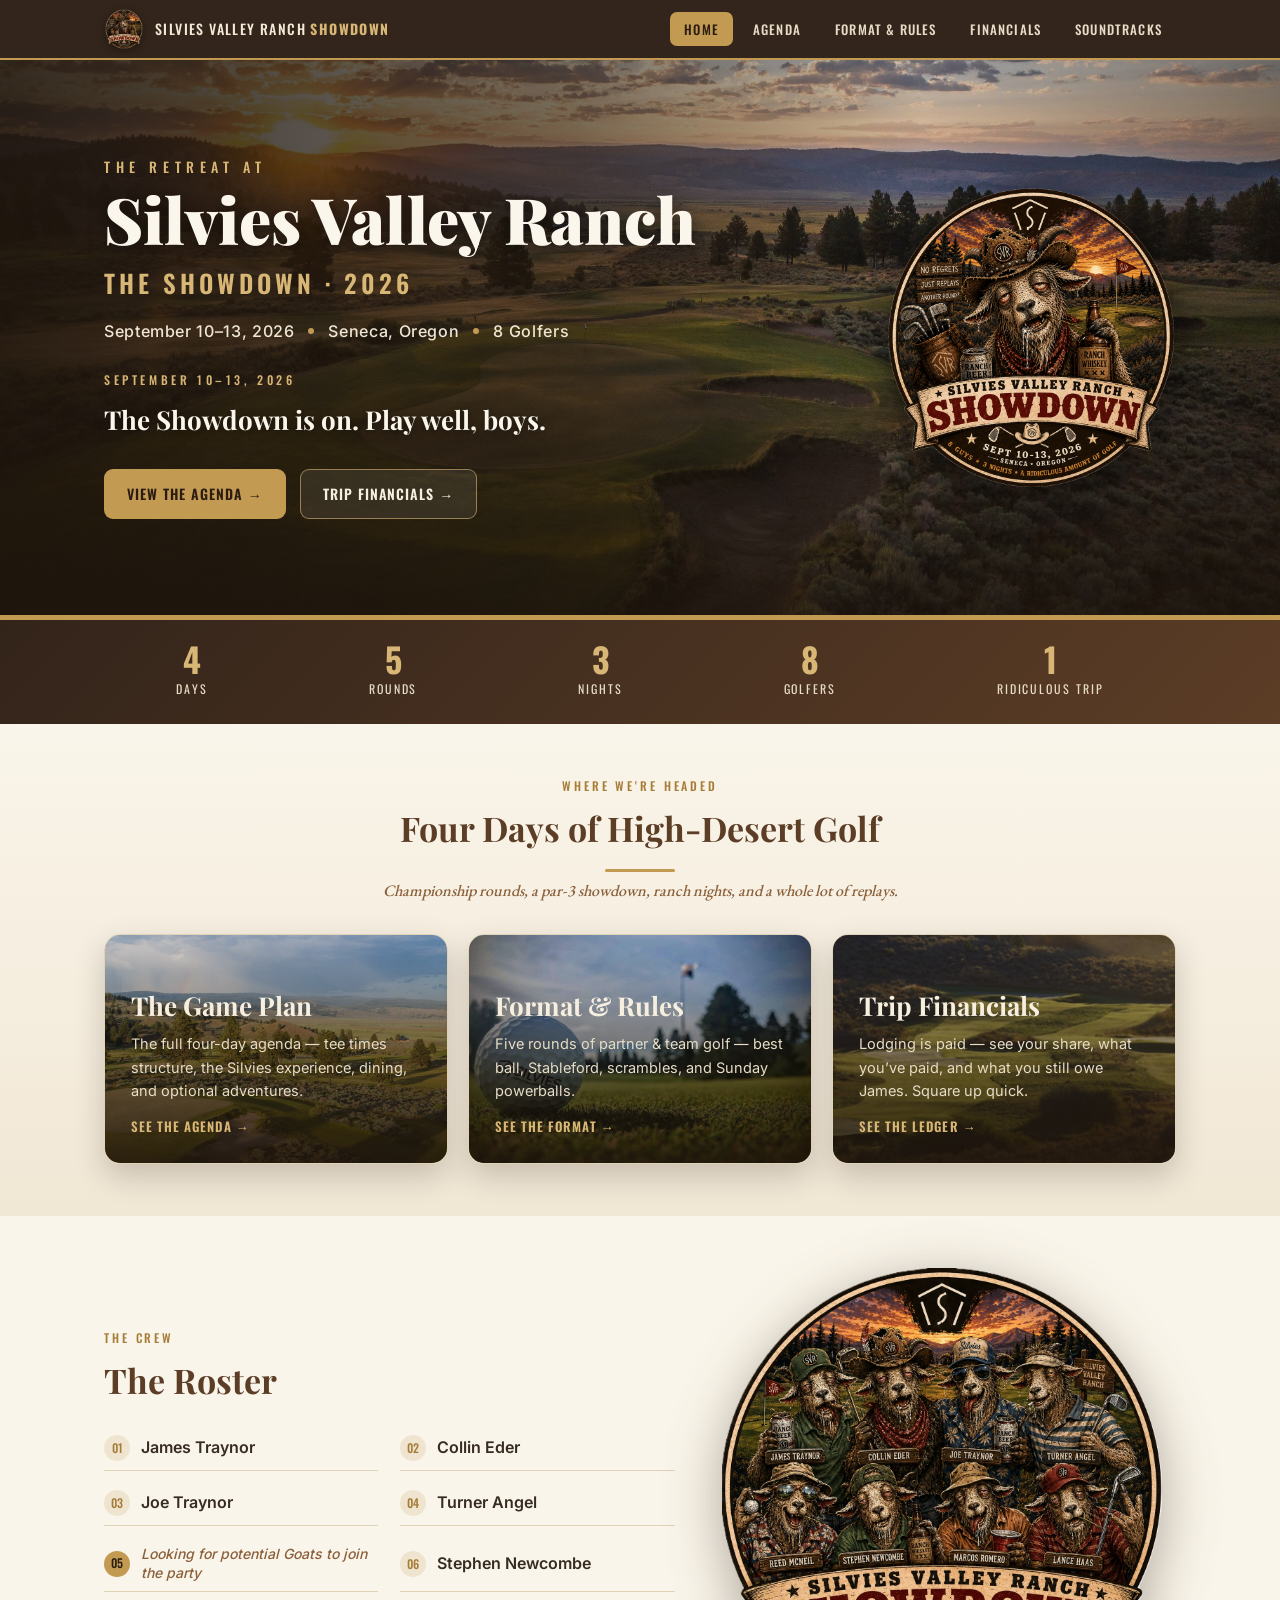
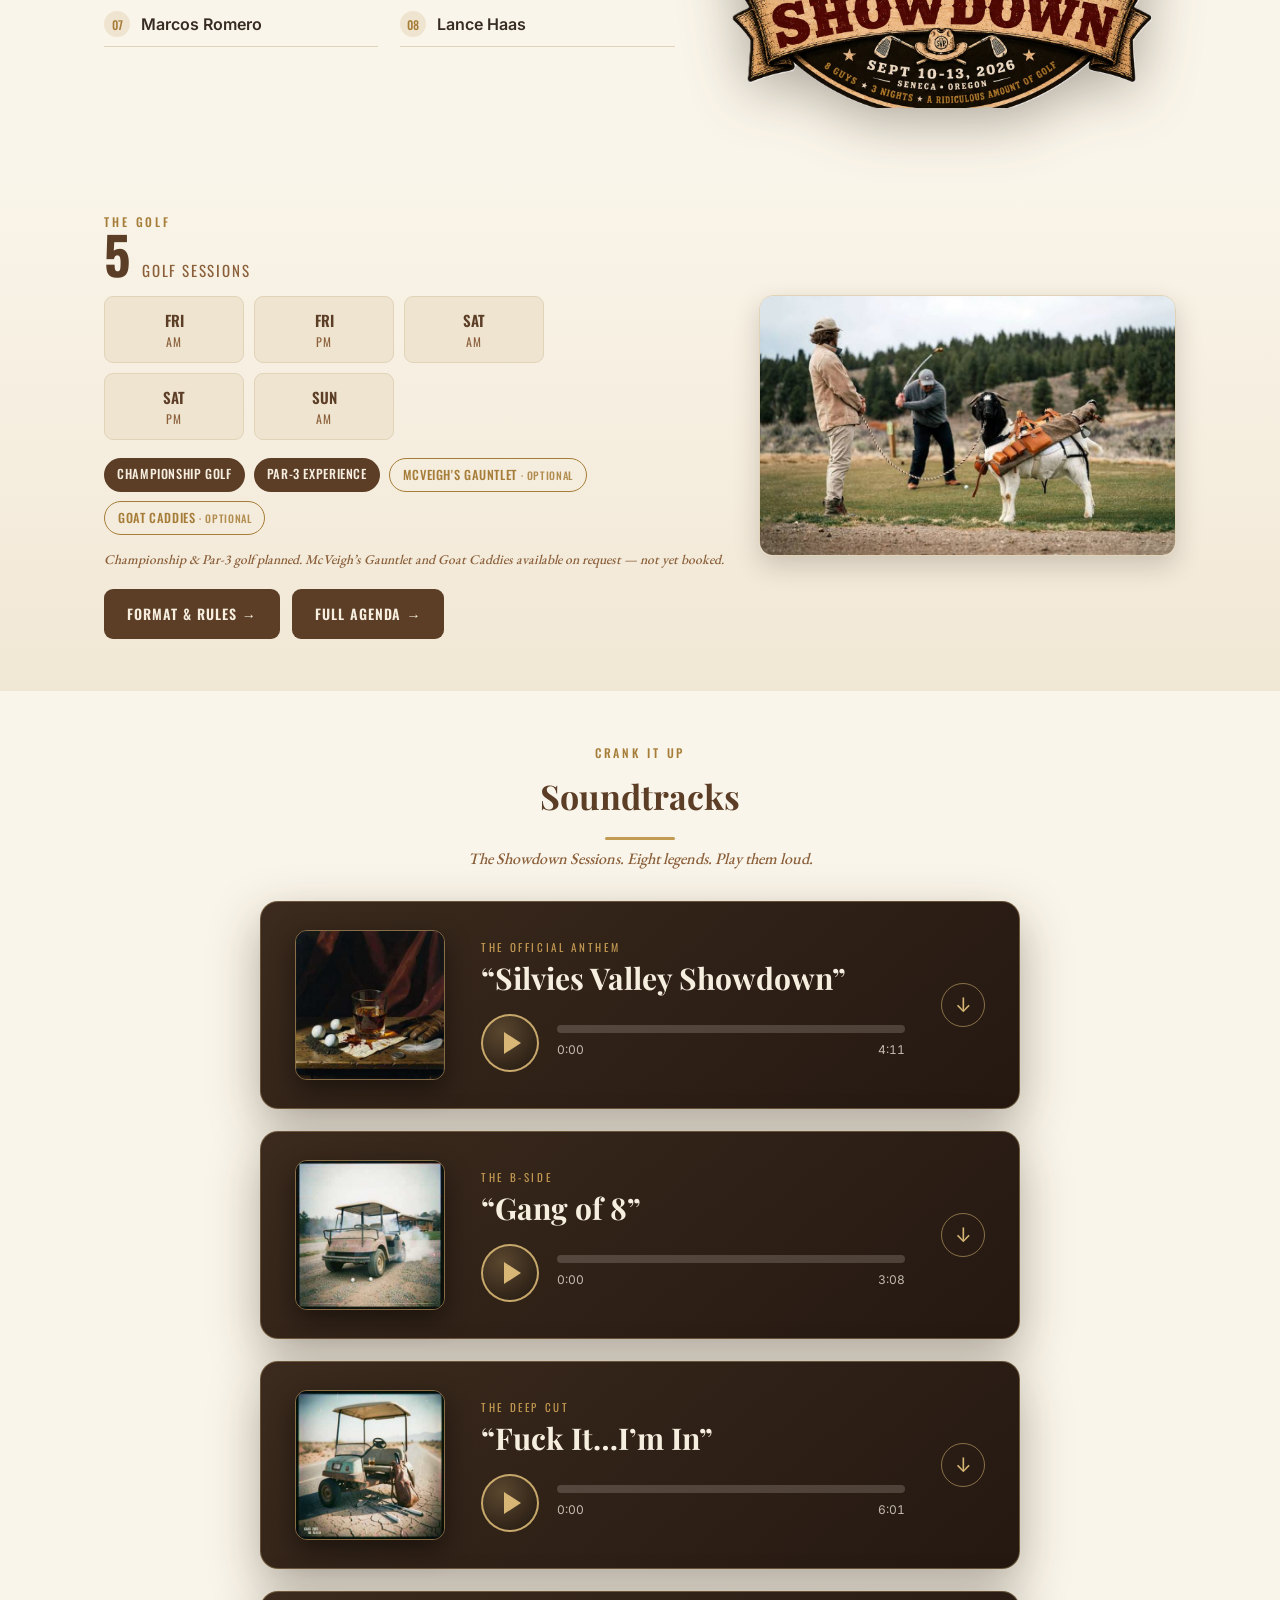
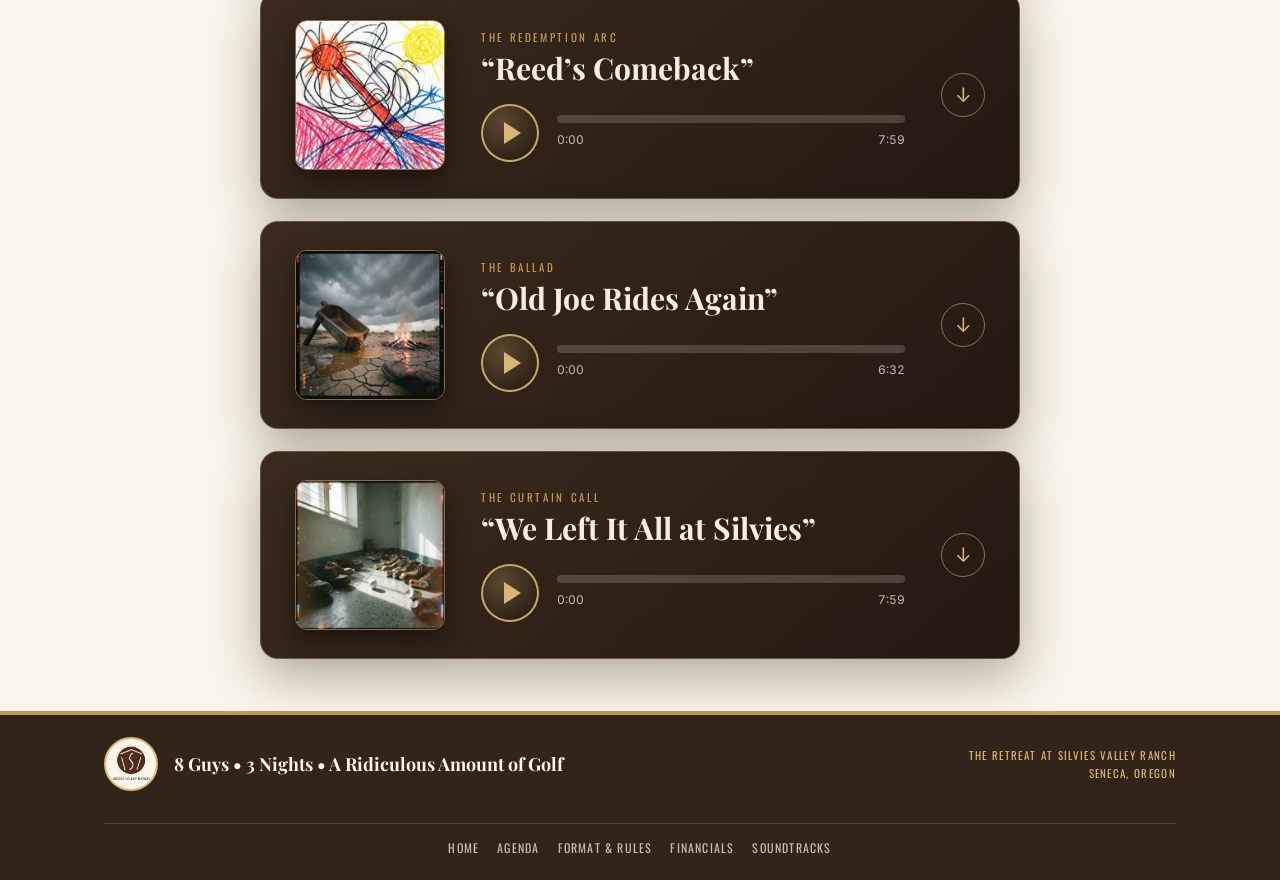
==== index.html @ 23ab9965 "Drop Thursday golf — travel day only, five rounds Thursday is now a pure travel/arrival day. The 4-M" ====
<!DOCTYPE html><html lang="en"><head><meta charset="utf-8">
<meta name="viewport" content="width=device-width, initial-scale=1">
<title>Silvies Valley Ranch Showdown &mdash; 2026 Golf Trip</title><link rel="icon" type="image/png" href="assets/img/crest.png">
<link rel="apple-touch-icon" href="assets/img/crest.png">
<meta name="theme-color" content="#33241a">
<meta name="description" content="8 guys, 3 nights, and a ridiculous amount of golf. The Silvies Valley Ranch Showdown — September 10-13, 2026, Seneca, Oregon.">
<meta property="og:title" content="Silvies Valley Ranch Showdown — 2026 Golf Trip">
<meta property="og:description" content="8 guys, 3 nights, and a ridiculous amount of golf. The Silvies Valley Ranch Showdown — September 10-13, 2026, Seneca, Oregon.">
<meta property="og:image" content="https://silviesvalleyshowdown.com/assets/img/crew.webp">
<meta property="og:type" content="website">
<meta name="twitter:card" content="summary_large_image">
<script>try{if(sessionStorage.getItem("tileNav"))document.documentElement.classList.add("tilecover")}catch(e){}</script>
<link rel="stylesheet" href="assets/style.css"></head><body>
<div class="intro" id="intro" hidden>
  <video id="intro-video" src="assets/video/showdown-trailer.mp4" autoplay muted playsinline preload="auto"></video>
  <button class="intro-sound" id="intro-sound" type="button" hidden>Tap for Sound</button>
  <button class="intro-start" id="intro-play" type="button" hidden>
    <span class="grp">
      <span class="ring"><span class="tri"></span></span>
      <span class="lbl">Tap anywhere to play</span>
    </span>
  </button>
  <button class="intro-skip intro-skip-play" id="intro-skip" type="button">Skip &rarr;</button>
</div>
<header class="nav"><div class="nav-inner">
  <a class="nav-brand" href="index.html"><img class="nav-crest" src="assets/img/crest.png" alt="">
    <span>Silvies Valley Ranch <b>Showdown</b></span></a>
  <nav class="nav-links"><a href="index.html" class="active">Home</a><a href="agenda.html">Agenda</a><a href="format.html">Format<span class="hide-sm"> &amp; Rules</span></a><a href="financials.html">Financials</a><a href="index.html#soundtracks">Soundtracks</a></nav>
</div></header>
<section class="hero">
  <img class="hero-bg" src="assets/img/hero.jpg" alt="">
  <div class="hero-tint"></div>
  <div class="hero-inner">
    <div class="hero-text">
      <div class="hero-kicker">The Retreat at</div>
      <div class="hero-title serif">Silvies Valley Ranch</div>
      <div class="hero-show">The Showdown &middot; 2026</div>
      <div class="hero-meta"><span>September 10&ndash;13, 2026</span><span class="dot"></span>
        <span>Seneca, Oregon</span><span class="dot"></span><span>8 Golfers</span></div>
      <div class="countdown" id="countdown" aria-label="Countdown to the first day of the trip">
        <div class="cd-label">Countdown to the Showdown</div>
        <div class="cd-grid">
          <div class="cd-cell"><b id="cd-days">&ndash;&ndash;</b><span>Days</span></div>
          <div class="cd-cell"><b id="cd-hours">&ndash;&ndash;</b><span>Hours</span></div>
          <div class="cd-cell"><b id="cd-mins">&ndash;&ndash;</b><span>Minutes</span></div>
          <div class="cd-cell"><b id="cd-secs">&ndash;&ndash;</b><span>Seconds</span></div>
        </div>
      </div>
      <div class="hero-cta">
        <a class="btn btn-gold" href="agenda.html">View the Agenda &rarr;</a>
        <a class="btn btn-ghost" href="financials.html">Trip Financials &rarr;</a>
      </div>
    </div>
    <a class="hero-crest-link" href="showdown-tv.html" target="_blank" rel="noopener"><img class="hero-crest-img" src="assets/img/crest.png" alt="Silvies Valley Ranch Showdown"></a>
  </div>
</section>

<section class="statband"><div class="wrap">
  <div class="stat"><b>4</b><span>Days</span></div>
  <div class="stat"><b>5</b><span>Rounds</span></div>
  <div class="stat"><b>3</b><span>Nights</span></div>
  <div class="stat"><b>8</b><span>Golfers</span></div>
  <div class="stat"><b>1</b><span>Ridiculous Trip</span></div>
</div></section>

<section class="section cream"><div class="wrap">
  <div class="sec-head"><div class="sec-eyebrow">Where We're Headed</div>
    <div class="sec-title serif">Four Days of High-Desert Golf</div>
    <div class="rule"></div>
    <div class="sec-sub">Championship rounds, a par-3 showdown, ranch nights, and a whole lot of replays.</div>
  </div>
  <div class="cta-grid">
    <a class="cta-card" href="agenda.html"><img src="assets/img/green.jpg" alt=""><div class="ov"></div>
      <div class="cc-in"><h3>The Game Plan</h3>
        <p>The full four-day agenda &mdash; tee times structure, the Silvies experience, dining, and optional adventures.</p>
        <div class="go">See the Agenda &rarr;</div></div></a>
    <a class="cta-card" href="format.html"><img src="assets/img/ball.jpg" alt=""><div class="ov"></div>
      <div class="cc-in"><h3>Format &amp; Rules</h3>
        <p>Five rounds of partner &amp; team golf &mdash; best ball, Stableford, scrambles, and Sunday powerballs.</p>
        <div class="go">See the Format &rarr;</div></div></a>
    <a class="cta-card" href="financials.html"><img src="assets/img/fairway.jpg" alt=""><div class="ov"></div>
      <div class="cc-in"><h3>Trip Financials</h3>
        <p>Lodging is paid &mdash; see your share, what you&rsquo;ve paid, and what you still owe James. Square up quick.</p>
        <div class="go">See the Ledger &rarr;</div></div></a>
  </div>
</div></section>

<section class="section alt"><div class="wrap">
  <div class="two-col">
    <div>
      <div class="sec-eyebrow">The Crew</div>
      <div class="sec-title serif" style="text-align:left;margin-bottom:18px;">The Roster</div>
      <div class="roster-grid"><div class="rname"><span class="rnum">01</span>James Traynor</div><div class="rname"><span class="rnum">02</span>Collin Eder</div><div class="rname"><span class="rnum">03</span>Joe Traynor</div><div class="rname"><span class="rnum">04</span>Turner Angel</div><div class="rname open"><span class="rnum">05</span>Looking for potential Goats to join the party</div><div class="rname"><span class="rnum">06</span>Stephen Newcombe</div><div class="rname"><span class="rnum">07</span>Marcos Romero</div><div class="rname"><span class="rnum">08</span>Lance Haas</div></div>
    </div>
    <img class="crew-crest" src="assets/img/crew.webp"
      alt="The Showdown crew crest — eight goat golfers: James Traynor, Collin Eder, Joe Traynor, Turner Angel, Reed McNeil, Stephen Newcombe, Marcos Romero, and Lance Haas">
  </div>
</div></section>

<section class="section cream"><div class="wrap">
  <div class="golf-wrap">
    <div>
      <div class="sec-eyebrow">The Golf</div>
      <div class="bignum"><b>5</b><span>Golf Sessions</span></div>
      <div class="sess-row"><div class="sess"><span class="sd">FRI</span><span class="st">AM</span></div><div class="sess"><span class="sd">FRI</span><span class="st">PM</span></div><div class="sess"><span class="sd">SAT</span><span class="st">AM</span></div><div class="sess"><span class="sd">SAT</span><span class="st">PM</span></div><div class="sess"><span class="sd">SUN</span><span class="st">AM</span></div></div>
      <div class="chips"><span class="chip on">Championship Golf</span><span class="chip on">Par-3 Experience</span><span class="chip opt">McVeigh's Gauntlet <em>&middot; optional</em></span><span class="chip opt">Goat Caddies <em>&middot; optional</em></span></div>
      <p class="fine">Championship &amp; Par-3 golf planned. McVeigh&rsquo;s Gauntlet and Goat Caddies
        available on request &mdash; not yet booked.</p>
      <div style="margin-top:18px;display:flex;gap:12px;flex-wrap:wrap;"><a class="btn btn-brown" href="format.html">Format &amp; Rules &rarr;</a><a class="btn btn-brown" href="agenda.html">Full Agenda &rarr;</a></div>
    </div>
    <div class="photo"><img src="assets/img/goat.jpg" alt="Goat caddie at Silvies"></div>
  </div>
</div></section>

<section class="section alt"><div class="wrap">
  <div class="sec-head"><div class="sec-eyebrow">Crank It Up</div>
    <div class="sec-title serif">Soundtracks</div><div class="rule"></div>
    <div class="sec-sub">The Showdown Sessions. Eight legends. Play them loud.</div></div>
  <div class="anthem-list" id="soundtracks">
    <div class="anthem">
      <img class="an-cover" src="assets/img/anthem-cover.jpg" alt="Silvies Valley Showdown anthem cover art">
      <div class="an-body">
        <div class="an-kicker">The Official Anthem</div>
        <div class="an-title serif">&ldquo;Silvies Valley Showdown&rdquo;</div>
        <div class="an-controls">
          <button class="an-play" type="button" aria-label="Play Silvies Valley Showdown">
            <span class="an-tri"></span><span class="an-pause"><i></i><i></i></span>
          </button>
          <div class="an-track">
            <div class="an-bar"><div class="an-fill"></div></div>
            <div class="an-time"><span class="an-cur">0:00</span><span class="an-dur">4:12</span></div>
          </div>
        </div>
      </div>
      <a class="an-dl" href="assets/audio/anthem.mp3" download="Silvies Valley Showdown.mp3" aria-label="Download Silvies Valley Showdown" title="Download MP3">&#8595;</a>
      <audio class="an-audio" src="assets/audio/anthem.mp3" preload="metadata"></audio>
    </div>
    <div class="anthem">
      <img class="an-cover" src="assets/img/gang8-cover.jpg" alt="Gang of 8 cover art">
      <div class="an-body">
        <div class="an-kicker">The B-Side</div>
        <div class="an-title serif">&ldquo;Gang of 8&rdquo;</div>
        <div class="an-controls">
          <button class="an-play" type="button" aria-label="Play Gang of 8">
            <span class="an-tri"></span><span class="an-pause"><i></i><i></i></span>
          </button>
          <div class="an-track">
            <div class="an-bar"><div class="an-fill"></div></div>
            <div class="an-time"><span class="an-cur">0:00</span><span class="an-dur">3:08</span></div>
          </div>
        </div>
      </div>
      <a class="an-dl" href="assets/audio/gang-of-8.mp3" download="Gang of 8.mp3" aria-label="Download Gang of 8" title="Download MP3">&#8595;</a>
      <audio class="an-audio" src="assets/audio/gang-of-8.mp3" preload="metadata"></audio>
    </div>
    <div class="anthem">
      <img class="an-cover" src="assets/img/fuckit-cover.jpg" alt="Fuck It, I'm In cover art">
      <div class="an-body">
        <div class="an-kicker">The Deep Cut</div>
        <div class="an-title serif">&ldquo;Fuck It&hellip;I&rsquo;m In&rdquo;</div>
        <div class="an-controls">
          <button class="an-play" type="button" aria-label="Play Fuck It, I'm In">
            <span class="an-tri"></span><span class="an-pause"><i></i><i></i></span>
          </button>
          <div class="an-track">
            <div class="an-bar"><div class="an-fill"></div></div>
            <div class="an-time"><span class="an-cur">0:00</span><span class="an-dur">6:01</span></div>
          </div>
        </div>
      </div>
      <a class="an-dl" href="assets/audio/fuck-it-im-in.mp3" download="Fuck It...I'm In.mp3" aria-label="Download Fuck It...I'm In" title="Download MP3">&#8595;</a>
      <audio class="an-audio" src="assets/audio/fuck-it-im-in.mp3" preload="metadata"></audio>
    </div>
    <div class="anthem">
      <img class="an-cover" src="assets/img/reed-cover.jpg" alt="Reed's Comeback cover art">
      <div class="an-body">
        <div class="an-kicker">The Redemption Arc</div>
        <div class="an-title serif">&ldquo;Reed&rsquo;s Comeback&rdquo;</div>
        <div class="an-controls">
          <button class="an-play" type="button" aria-label="Play Reed's Comeback">
            <span class="an-tri"></span><span class="an-pause"><i></i><i></i></span>
          </button>
          <div class="an-track">
            <div class="an-bar"><div class="an-fill"></div></div>
            <div class="an-time"><span class="an-cur">0:00</span><span class="an-dur">7:59</span></div>
          </div>
        </div>
      </div>
      <a class="an-dl" href="assets/audio/reeds-comeback.mp3" download="Reed's Comeback.mp3" aria-label="Download Reed's Comeback" title="Download MP3">&#8595;</a>
      <audio class="an-audio" src="assets/audio/reeds-comeback.mp3" preload="metadata"></audio>
    </div>
    <div class="anthem">
      <img class="an-cover" src="assets/img/joe-cover.jpg" alt="Old Joe Rides Again cover art">
      <div class="an-body">
        <div class="an-kicker">The Ballad</div>
        <div class="an-title serif">&ldquo;Old Joe Rides Again&rdquo;</div>
        <div class="an-controls">
          <button class="an-play" type="button" aria-label="Play Old Joe Rides Again">
            <span class="an-tri"></span><span class="an-pause"><i></i><i></i></span>
          </button>
          <div class="an-track">
            <div class="an-bar"><div class="an-fill"></div></div>
            <div class="an-time"><span class="an-cur">0:00</span><span class="an-dur">6:32</span></div>
          </div>
        </div>
      </div>
      <a class="an-dl" href="assets/audio/old-joe-rides-again.mp3" download="Old Joe Rides Again.mp3" aria-label="Download Old Joe Rides Again" title="Download MP3">&#8595;</a>
      <audio class="an-audio" src="assets/audio/old-joe-rides-again.mp3" preload="metadata"></audio>
    </div>
    <div class="anthem">
      <img class="an-cover" src="assets/img/leftit-cover.jpg" alt="We Left It All at Silvies cover art">
      <div class="an-body">
        <div class="an-kicker">The Curtain Call</div>
        <div class="an-title serif">&ldquo;We Left It All at Silvies&rdquo;</div>
        <div class="an-controls">
          <button class="an-play" type="button" aria-label="Play We Left It All at Silvies">
            <span class="an-tri"></span><span class="an-pause"><i></i><i></i></span>
          </button>
          <div class="an-track">
            <div class="an-bar"><div class="an-fill"></div></div>
            <div class="an-time"><span class="an-cur">0:00</span><span class="an-dur">7:59</span></div>
          </div>
        </div>
      </div>
      <a class="an-dl" href="assets/audio/we-left-it-all.mp3" download="We Left It All at Silvies.mp3" aria-label="Download We Left It All at Silvies" title="Download MP3">&#8595;</a>
      <audio class="an-audio" src="assets/audio/we-left-it-all.mp3" preload="metadata"></audio>
    </div>
  </div>
</div></section>
<footer class="site-footer"><div class="ft-inner">
  <div class="ft-badge"><img src="assets/img/logo.png" alt="Silvies Valley Ranch"></div>
  <div class="ft-tag">8 Guys &bull; 3 Nights &bull; A Ridiculous Amount of Golf</div>
  <div class="ft-loc">The Retreat at Silvies Valley Ranch<br>Seneca, Oregon</div>
  <div class="ft-links"><a href="index.html">Home</a><a href="agenda.html">Agenda</a>
    <a href="format.html">Format<span class="hide-sm"> &amp; Rules</span></a><a href="financials.html">Financials</a><a href="index.html#soundtracks">Soundtracks</a></div>
</div></footer>
<script>
(function(){
  var target=new Date('2026-09-10T00:00:00-07:00').getTime();
  var box=document.getElementById('countdown');
  if(!box)return;
  var el={d:document.getElementById('cd-days'),h:document.getElementById('cd-hours'),
          m:document.getElementById('cd-mins'),s:document.getElementById('cd-secs')};
  function pad(n){return (n<10?'0':'')+n;}
  function tick(){
    var diff=target-Date.now();
    if(diff<=0){
      box.innerHTML='<div class="cd-label">September 10&ndash;13, 2026</div>'+
        '<div class="cd-live">The Showdown is on. Play well, boys.</div>';
      clearInterval(timer);return;
    }
    var s=Math.floor(diff/1000);
    el.d.textContent=Math.floor(s/86400);
    el.h.textContent=pad(Math.floor(s%86400/3600));
    el.m.textContent=pad(Math.floor(s%3600/60));
    el.s.textContent=pad(s%60);
  }
  var timer=setInterval(tick,1000);tick();
})();
(function(){
  var boxes=document.querySelectorAll('.anthem');
  if(!boxes.length)return;
  var all=[];
  function fmt(s){s=Math.max(0,Math.floor(s));return Math.floor(s/60)+':'+((s%60<10?'0':'')+s%60);}
  boxes.forEach(function(box){
    var au=box.querySelector('.an-audio');
    if(!au)return;
    all.push(au);
    var btn=box.querySelector('.an-play'),bar=box.querySelector('.an-bar'),
        fill=box.querySelector('.an-fill'),cur=box.querySelector('.an-cur'),
        dur=box.querySelector('.an-dur');
    function toggle(){
      if(au.paused){
        all.forEach(function(o){if(o!==au)o.pause();});   // one track at a time
        box.classList.add('loading');                     // instant feedback while the mp3 buffers
        var p=au.play();
        if(p&&p.catch)p.catch(function(){box.classList.remove('loading');});
      }else{au.pause();}
    }
    btn.addEventListener('click',toggle);
    box.querySelector('.an-cover').addEventListener('click',toggle);
    au.addEventListener('play',function(){box.classList.add('playing');});
    au.addEventListener('playing',function(){box.classList.remove('loading');});
    au.addEventListener('waiting',function(){box.classList.add('loading');});
    au.addEventListener('pause',function(){box.classList.remove('playing');box.classList.remove('loading');});
    au.addEventListener('ended',function(){
      box.classList.remove('playing');fill.style.width='0';cur.textContent='0:00';
      try{au.currentTime=0;}catch(e){}
    });
    au.addEventListener('loadedmetadata',function(){dur.textContent=fmt(au.duration);});
    au.addEventListener('timeupdate',function(){
      if(au.duration)fill.style.width=(au.currentTime/au.duration*100)+'%';
      cur.textContent=fmt(au.currentTime);
    });
    bar.addEventListener('click',function(e){
      var r=bar.getBoundingClientRect(),f=Math.min(1,Math.max(0,(e.clientX-r.left)/r.width));
      if(au.duration){try{au.currentTime=f*au.duration;}catch(err){}}
      else{
        au.addEventListener('loadedmetadata',function(){try{au.currentTime=f*au.duration;}catch(err){}},{once:true});
        toggle();
      }
    });
  });
})();
(function(){
  var intro=document.getElementById('intro');
  if(!intro)return;
  var seen=false;
  try{seen=!!sessionStorage.getItem('showdownIntroSeen');}catch(e){}
  if(seen){intro.parentNode.removeChild(intro);return;}
  intro.hidden=false;
  document.body.style.overflow='hidden';
  var vid=document.getElementById('intro-video'),
      sound=document.getElementById('intro-sound'),
      playBtn=document.getElementById('intro-play'),
      skip=document.getElementById('intro-skip'),
      closed=false,started=false;
  vid.defaultMuted=true;vid.muted=true;
  function done(){
    if(closed)return;closed=true;
    try{sessionStorage.setItem('showdownIntroSeen','1');}catch(e){}
    try{vid.pause();}catch(e){}
    intro.style.transition='opacity .9s ease';
    intro.style.opacity='0';
    document.body.style.overflow='';
    setTimeout(function(){if(intro.parentNode)intro.parentNode.removeChild(intro);},920);
  }
  function shatterOut(){
    if(closed)return;
    if(window.matchMedia&&window.matchMedia('(prefers-reduced-motion: reduce)').matches){done();return;}
    var cv=null;
    try{
      if(window.tileShatter){
        var W=window.innerWidth,H=window.innerHeight,
            dpr=Math.min(window.devicePixelRatio||1,1.5);
        cv=document.createElement('canvas');
        cv.width=Math.round(W*dpr);cv.height=Math.round(H*dpr);
        var ctx=cv.getContext('2d');
        ctx.fillStyle='#000';ctx.fillRect(0,0,cv.width,cv.height);
        if(vid.videoWidth&&vid.readyState>=2){
          var vr=vid.videoWidth/vid.videoHeight,sr=W/H,dw,dh,dx,dy;
          if(vr>sr){dw=W;dh=W/vr;dx=0;dy=(H-dh)/2;}
          else{dh=H;dw=H*vr;dy=0;dx=(W-dw)/2;}
          ctx.drawImage(vid,dx*dpr,dy*dpr,dw*dpr,dh*dpr);
        }
      }
    }catch(e){cv=null;}
    if(!cv){done();return;}
    closed=true;
    try{sessionStorage.setItem('showdownIntroSeen','1');}catch(e){}
    try{vid.pause();}catch(e){}
    document.body.style.overflow='';
    if(intro.parentNode)intro.parentNode.removeChild(intro);
    window.tileShatter(cv);               // last frame rains off, homepage beneath
  }
  function onStarted(){
    if(started||closed)return;started=true;
    vid.classList.add('on');playBtn.hidden=true;
    sound.hidden=!vid.muted;
  }
  function tryPlay(){
    var p=vid.play();
    if(p&&p.then){
      p.then(onStarted).catch(function(){if(!started&&!closed)playBtn.hidden=false;});
    }else{onStarted();}
  }
  vid.addEventListener('ended',shatterOut);
  vid.addEventListener('error',done);
  vid.addEventListener('playing',onStarted);
  vid.addEventListener('canplay',function(){if(!started&&!closed&&playBtn.hidden)tryPlay();});
  skip.addEventListener('click',function(e){e.stopPropagation();shatterOut();});
  sound.addEventListener('click',function(e){
    e.stopPropagation();
    vid.muted=false;
    if(vid.currentTime<6){try{vid.currentTime=0;}catch(err){}}
    sound.hidden=true;
  });
  playBtn.addEventListener('click',function(e){
    e.stopPropagation();
    vid.muted=false;sound.hidden=true;tryPlay();
  });
  intro.addEventListener('pointerdown',function(e){
    if(started||closed)return;
    if(e.target===skip)return;
    vid.muted=false;sound.hidden=true;tryPlay();   // any tap starts it, with sound
  });
  tryPlay();
})();
</script>
<script src="assets/vendor/html2canvas.min.js" defer></script>
<script src="assets/tiles.js" defer></script>
</body></html>
---- assets/style.css ----
/* ============ FONTS ============ */
@font-face{font-family:'Playfair Display';font-weight:700;font-display:swap;src:url('fonts/pf-700.woff2') format('woff2');}
@font-face{font-family:'Playfair Display';font-weight:900;font-display:swap;src:url('fonts/pf-900.woff2') format('woff2');}
@font-face{font-family:'Oswald';font-weight:400;font-display:swap;src:url('fonts/os-400.woff2') format('woff2');}
@font-face{font-family:'Oswald';font-weight:500;font-display:swap;src:url('fonts/os-500.woff2') format('woff2');}
@font-face{font-family:'Oswald';font-weight:600;font-display:swap;src:url('fonts/os-600.woff2') format('woff2');}
@font-face{font-family:'Oswald';font-weight:700;font-display:swap;src:url('fonts/os-700.woff2') format('woff2');}
@font-face{font-family:'Inter';font-weight:400;font-display:swap;src:url('fonts/inter-400.woff2') format('woff2');}
@font-face{font-family:'Inter';font-weight:500;font-display:swap;src:url('fonts/inter-500.woff2') format('woff2');}
@font-face{font-family:'Inter';font-weight:600;font-display:swap;src:url('fonts/inter-600.woff2') format('woff2');}
@font-face{font-family:'Inter';font-weight:700;font-display:swap;src:url('fonts/inter-700.woff2') format('woff2');}
@font-face{font-family:'EB Garamond';font-weight:500;font-display:swap;src:url('fonts/garamond-500.woff2') format('woff2');}

/* ============ BASE ============ */
*{margin:0;padding:0;box-sizing:border-box;}
:root{
  --espresso:#33241a;--brown:#5c3d26;--brand:#6f4a2d;--tan:#8a5f3a;
  --cream:#f6efe0;--cream2:#efe4d0;--paper:#faf5ea;--ink:#372c22;
  --gold:#c39a52;--gold-d:#a67d38;--gold-l:#d8b675;
  --green:#6f7d4f;--green-d:#59683c;--rust:#9a5a34;--line:#e0d3b8;
  --maxw:1120px;
}
html{scroll-behavior:smooth;}
body{font-family:'Inter',sans-serif;color:var(--ink);background:#e9ded0;
  -webkit-font-smoothing:antialiased;line-height:1.6;}
.serif{font-family:'Playfair Display',serif;}
a{color:inherit;text-decoration:none;}
img{display:block;max-width:100%;}
.wrap{max-width:var(--maxw);margin:0 auto;padding:0 24px;}

/* ============ TILE TRANSITION ============ */
html.tilecover body{visibility:hidden;}
.tilecv{position:fixed;inset:0;width:100vw;height:100vh;z-index:3000;pointer-events:none;
  visibility:visible;}

/* ============ INTRO (auto-play trailer) ============ */
.intro{position:fixed;inset:0;z-index:2000;background:#000;}
.intro[hidden]{display:none;}
.intro video{position:absolute;inset:0;width:100%;height:100%;object-fit:contain;background:#000;
  opacity:0;transition:opacity 1.2s ease;}
.intro video.on{opacity:1;}
.intro-sound{position:absolute;left:50%;transform:translateX(-50%);bottom:30px;z-index:2;
  font-family:'Oswald';font-weight:600;text-transform:uppercase;letter-spacing:.1em;font-size:14px;
  color:#2a1c10;background:var(--gold);border:0;border-radius:24px;padding:12px 24px;cursor:pointer;
  box-shadow:0 6px 20px rgba(0,0,0,.5);transition:.15s;}
.intro-sound:hover{background:var(--gold-l);}
.intro-start{position:absolute;inset:0;width:100%;height:100%;z-index:2;border:0;cursor:pointer;
  background:none;}
.intro-start .grp{position:absolute;left:50%;transform:translateX(-50%);
  top:min(calc(50% + 28.125vw + 18px),calc(100% - 150px));
  display:flex;flex-direction:column;align-items:center;gap:14px;}
.intro-start .ring{width:64px;height:64px;border-radius:50%;border:2px solid rgba(216,182,117,.9);
  background:rgba(0,0,0,.4);display:flex;align-items:center;justify-content:center;
  animation:introPulse 2.2s ease-in-out infinite;}
.intro-start .tri{width:0;height:0;border-left:19px solid var(--gold-l);
  border-top:12px solid transparent;border-bottom:12px solid transparent;margin-left:6px;}
.intro-start .lbl{font-family:'Oswald';font-weight:500;text-transform:uppercase;
  letter-spacing:.28em;font-size:12px;color:var(--gold-l);text-shadow:0 1px 6px rgba(0,0,0,.6);}
@keyframes introPulse{0%,100%{transform:scale(1);box-shadow:0 0 0 0 rgba(216,182,117,.35);}
  50%{transform:scale(1.05);box-shadow:0 0 0 16px rgba(216,182,117,0);}}
.intro-skip{background:none;border:0;cursor:pointer;font-family:'Oswald';text-transform:uppercase;
  letter-spacing:.14em;font-size:12px;color:#8a7a5f;padding:8px 12px;transition:.15s;}
.intro-skip:hover{color:var(--gold-l);}
.intro-skip-play{position:absolute;right:16px;bottom:16px;z-index:3;color:#cbb98f;
  background:rgba(0,0,0,.45);border-radius:8px;}

/* ============ NAV ============ */
.nav{position:sticky;top:0;z-index:100;background:rgba(43,30,20,.96);
  backdrop-filter:blur(6px);border-bottom:2px solid var(--gold);}
.nav-inner{max-width:var(--maxw);margin:0 auto;padding:9px 24px;display:flex;
  align-items:center;gap:16px;}
.nav-brand{display:flex;align-items:center;gap:11px;}
.nav-crest{width:40px;height:40px;object-fit:contain;filter:drop-shadow(0 2px 4px rgba(0,0,0,.4));}
.nav-brand span{font-family:'Oswald';font-weight:500;text-transform:uppercase;letter-spacing:.1em;
  font-size:14px;color:#f3ead7;}
.nav-brand span b{color:var(--gold-l);font-weight:700;}
.nav-links{margin-left:auto;display:flex;gap:6px;}
.nav-links a{font-family:'Oswald';font-weight:500;text-transform:uppercase;letter-spacing:.09em;
  font-size:13px;color:#e7dcc6;padding:7px 14px;border-radius:7px;transition:.15s;}
.nav-links a:hover{background:rgba(255,255,255,.09);color:#fff;}
.nav-links a.active{background:var(--gold);color:#2a1c10;}

/* ============ HERO ============ */
.hero{position:relative;min-height:560px;display:flex;align-items:center;overflow:hidden;
  border-bottom:5px solid var(--gold);}
.hero-bg{position:absolute;inset:0;width:100%;height:100%;object-fit:cover;object-position:50% 40%;}
.hero-tint{position:absolute;inset:0;background:
  linear-gradient(90deg,rgba(29,20,12,.90) 0%,rgba(29,20,12,.6) 45%,rgba(29,20,12,.2) 72%,rgba(29,20,12,.45) 100%),
  linear-gradient(0deg,rgba(29,20,12,.7) 0%,rgba(29,20,12,0) 45%);}
.hero-inner{position:relative;max-width:var(--maxw);margin:0 auto;padding:52px 24px;width:100%;
  display:flex;align-items:center;gap:36px;}
.hero-text{flex:1;color:#f6efe0;}
.hero-kicker{font-family:'Oswald';text-transform:uppercase;letter-spacing:.4em;font-size:14px;
  font-weight:500;color:var(--gold-l);margin-bottom:10px;}
.hero-title{font-family:'Playfair Display';font-weight:900;font-size:64px;line-height:.98;
  color:#fbf6ec;text-shadow:0 3px 18px rgba(0,0,0,.5);}
.hero-show{font-family:'Oswald';font-weight:600;text-transform:uppercase;letter-spacing:.16em;
  font-size:25px;color:var(--gold-l);margin-top:12px;}
.hero-meta{display:flex;flex-wrap:wrap;align-items:center;gap:14px;margin-top:16px;
  font-size:16px;font-weight:500;color:#efe6d3;letter-spacing:.04em;}
.hero-meta .dot{width:6px;height:6px;border-radius:50%;background:var(--gold);}
.hero-cta{display:flex;flex-wrap:wrap;gap:14px;margin-top:28px;}
.hero-crest-link{flex:0 0 auto;display:block;}
.hero-crest-img{width:290px;height:auto;filter:drop-shadow(0 8px 22px rgba(0,0,0,.6));transition:transform .2s;}
.hero-crest-link:hover .hero-crest-img{transform:scale(1.03) rotate(-1.5deg);}

/* countdown */
.countdown{margin-top:26px;}
.cd-label{font-family:'Oswald';text-transform:uppercase;letter-spacing:.3em;font-size:12px;
  font-weight:500;color:var(--gold-l);margin-bottom:10px;}
.cd-grid{display:flex;flex-wrap:wrap;gap:10px;}
.cd-cell{background:rgba(29,20,12,.55);border:1px solid rgba(216,182,117,.45);border-radius:10px;
  padding:11px 0 9px;text-align:center;min-width:76px;backdrop-filter:blur(3px);}
.cd-cell b{display:block;font-family:'Oswald';font-weight:700;font-size:30px;line-height:1;
  color:#fbf6ec;font-feature-settings:"tnum";}
.cd-cell span{font-family:'Oswald';text-transform:uppercase;letter-spacing:.14em;font-size:10.5px;
  color:var(--gold-l);}
.cd-live{font-family:'Playfair Display';font-weight:700;font-size:26px;color:#fbf6ec;
  text-shadow:0 2px 10px rgba(0,0,0,.5);}

/* buttons */
.btn{display:inline-flex;align-items:center;gap:8px;font-family:'Oswald';font-weight:600;
  text-transform:uppercase;letter-spacing:.07em;font-size:14px;padding:13px 22px;border-radius:9px;
  cursor:pointer;transition:.16s;border:1.5px solid transparent;}
.btn-gold{background:var(--gold);color:#2a1c10;}
.btn-gold:hover{background:var(--gold-l);transform:translateY(-1px);}
.btn-ghost{background:rgba(255,255,255,.08);color:#f6efe0;border-color:rgba(216,182,117,.6);}
.btn-ghost:hover{background:rgba(255,255,255,.16);}
.btn-brown{background:var(--brown);color:#f6efe0;}
.btn-brown:hover{background:var(--brand);}

/* ============ STAT BAND ============ */
.statband{background:linear-gradient(135deg,var(--espresso),var(--brown));color:#f4ead6;}
.statband .wrap{display:flex;justify-content:space-around;flex-wrap:wrap;gap:16px;padding:22px 24px;text-align:center;}
.stat b{display:block;font-family:'Oswald';font-weight:700;font-size:34px;color:var(--gold-l);line-height:1;}
.stat span{font-family:'Oswald';text-transform:uppercase;letter-spacing:.16em;font-size:12px;color:#e7dcc6;}

/* ============ SECTIONS ============ */
.section{padding:52px 0;}
.section.alt{background:var(--paper);}
.section.cream{background:linear-gradient(180deg,#faf5ea,#f1e7d5);}
.sec-head{text-align:center;margin-bottom:30px;}
.sec-eyebrow{font-family:'Oswald';text-transform:uppercase;letter-spacing:.24em;font-size:12px;
  color:var(--gold-d);font-weight:500;}
.sec-title{font-family:'Playfair Display';font-weight:700;font-size:34px;color:var(--brown);margin-top:6px;}
.sec-sub{font-family:'EB Garamond',serif;font-style:italic;font-size:16px;color:var(--tan);margin-top:6px;}
.rule{width:70px;height:3px;background:var(--gold);border-radius:2px;margin:14px auto 0;}

/* ============ CARDS (CTA) ============ */
.cta-grid{display:grid;grid-template-columns:repeat(3,1fr);gap:20px;}
.cta-card{position:relative;border-radius:16px;overflow:hidden;min-height:230px;display:flex;
  align-items:flex-end;box-shadow:0 12px 30px rgba(51,36,26,.22);border:1px solid var(--line);}
.cta-card img{position:absolute;inset:0;width:100%;height:100%;object-fit:cover;transition:.4s;}
.cta-card:hover img{transform:scale(1.05);}
.cta-card .ov{position:absolute;inset:0;background:linear-gradient(0deg,rgba(29,20,12,.9),rgba(29,20,12,.15));}
.cta-card .cc-in{position:relative;padding:26px;color:#f6efe0;}
.cta-card h3{font-family:'Playfair Display';font-weight:700;font-size:26px;}
.cta-card p{font-size:14.5px;color:#e7dcc6;margin:6px 0 14px;max-width:340px;}
.cta-card .go{font-family:'Oswald';text-transform:uppercase;letter-spacing:.08em;font-size:13px;
  color:var(--gold-l);font-weight:600;}

/* ============ ROSTER ============ */
.two-col{display:grid;grid-template-columns:1.1fr .9fr;gap:34px;align-items:center;}
.roster-grid{display:grid;grid-template-columns:1fr 1fr;gap:10px 22px;}
.rname{font-weight:600;font-size:16px;display:flex;align-items:center;gap:11px;padding:9px 0;
  border-bottom:1px solid var(--line);}
.rnum{font-family:'Oswald';font-weight:500;font-size:12px;color:var(--gold-d);background:var(--cream2);
  width:26px;height:26px;border-radius:50%;display:flex;align-items:center;justify-content:center;flex:0 0 auto;}
.photo{border-radius:14px;overflow:hidden;box-shadow:0 10px 26px rgba(51,36,26,.2);border:1px solid var(--line);}
.photo img{width:100%;height:100%;object-fit:cover;}
.crew-crest{width:100%;max-width:440px;margin:0 auto;justify-self:center;
  filter:drop-shadow(0 12px 28px rgba(51,36,26,.38));}

/* ============ GOLF ============ */
.golf-wrap{display:grid;grid-template-columns:1.2fr .8fr;gap:30px;align-items:center;}
.bignum{display:flex;align-items:baseline;gap:12px;margin-bottom:14px;}
.bignum b{font-family:'Oswald';font-weight:700;font-size:52px;color:var(--brown);line-height:.9;}
.bignum span{font-family:'Oswald';text-transform:uppercase;letter-spacing:.12em;font-size:15px;color:var(--tan);}
.sess-row{display:grid;grid-template-columns:repeat(3,1fr);gap:10px;max-width:440px;}
.sess{background:var(--cream2);border:1px solid var(--line);border-radius:9px;padding:11px 6px;text-align:center;}
.sess .sd{display:block;font-family:'Oswald';font-weight:600;font-size:15px;color:var(--brown);}
.sess .st{display:block;font-family:'Oswald';font-size:12px;color:var(--tan);letter-spacing:.1em;}
.chips{display:flex;flex-wrap:wrap;gap:9px;margin-top:18px;}
.chip{font-family:'Oswald';font-weight:500;font-size:12.5px;letter-spacing:.05em;padding:6px 13px;
  border-radius:20px;text-transform:uppercase;}
.chip.on{background:var(--brown);color:#f6efe0;}
.chip.opt{background:transparent;border:1.4px solid var(--gold-d);color:var(--gold-d);}
.chip.opt em{font-style:normal;font-size:10.5px;opacity:.85;}

/* ============ DAY CARDS (agenda) ============ */
.days{display:grid;grid-template-columns:repeat(4,1fr);gap:20px;}
.daycard{background:#fffdf8;border:1px solid var(--line);border-radius:13px;overflow:hidden;
  box-shadow:0 6px 18px rgba(74,53,32,.1);display:flex;flex-direction:column;}
.daycard.feature{border-color:var(--gold);box-shadow:0 10px 26px rgba(74,53,32,.2);}
.dc-head{background:linear-gradient(135deg,var(--brown),var(--espresso));color:#f6efe0;
  padding:14px 16px 11px;border-bottom:3px solid var(--gold);}
.daycard.feature .dc-head{background:linear-gradient(135deg,#7a5230,#4a3016);}
.dc-day{font-family:'Oswald';font-weight:700;font-size:22px;letter-spacing:.05em;}
.dc-date{font-family:'Oswald';font-weight:400;font-size:12px;letter-spacing:.14em;color:var(--gold-l);text-transform:uppercase;}
.dc-theme{font-family:'Oswald';font-weight:600;text-transform:uppercase;letter-spacing:.08em;font-size:13px;
  color:var(--tan);padding:11px 16px 5px;}
.daycard.feature .dc-theme{color:var(--gold-d);}
.dc-list{list-style:none;padding:4px 16px 18px;display:flex;flex-direction:column;gap:9px;}
.dc-list li{position:relative;padding-left:18px;font-size:14.5px;line-height:1.3;}
.dc-list li:before{content:"";position:absolute;left:0;top:7px;width:7px;height:7px;border-radius:50%;
  border:1.6px solid var(--gold-d);}
.daycard.feature .dc-list li:before{background:var(--gold);border-color:var(--gold);}

/* ============ FORMAT & RULES ============ */
.rounds{display:grid;grid-template-columns:1fr 1fr;gap:20px;}
.rounds .dc-list li{font-size:14px;}
.pts{display:grid;grid-template-columns:repeat(6,1fr);gap:7px;padding:2px 16px 10px;}
.pt{background:var(--cream2);border:1px solid var(--line);border-radius:8px;padding:7px 2px 6px;text-align:center;}
.pt span{display:block;font-family:'Oswald';font-size:9.5px;letter-spacing:.04em;color:var(--tan);text-transform:uppercase;}
.pt b{font-family:'Oswald';font-weight:700;font-size:19px;color:var(--brown);line-height:1.1;}
.daycard.feature .pt{background:rgba(198,154,82,.14);}

/* ============ ADVENTURES ============ */
.adv-grid{display:grid;grid-template-columns:repeat(5,1fr);gap:16px;}
.adv{background:#fffdf8;border:1px solid var(--line);border-radius:12px;padding:20px 14px;text-align:center;
  box-shadow:0 5px 14px rgba(74,53,32,.09);}
.adv .advdot{width:14px;height:14px;border-radius:50%;background:var(--gold);margin:0 auto 12px;
  box-shadow:0 0 0 5px rgba(198,154,82,.18);}
.adv .an{font-family:'Oswald';font-weight:600;text-transform:uppercase;letter-spacing:.05em;font-size:13.5px;color:var(--brown);}
.adv .ab{font-family:'EB Garamond',serif;font-style:italic;font-size:12px;color:var(--tan);margin-top:4px;}

/* ============ NOTE / CALLOUT ============ */
.callout{background:linear-gradient(135deg,var(--espresso),var(--brown));color:#f4ead6;border-radius:14px;
  padding:22px 26px;display:flex;gap:18px;align-items:center;flex-wrap:wrap;}
.callout .ic{font-family:'Oswald';font-weight:700;font-size:26px;color:var(--gold-l);}
.callout .co-t b{font-family:'Oswald';text-transform:uppercase;letter-spacing:.06em;font-size:15px;color:var(--gold-l);}
.callout .co-t p{font-size:14px;color:#ece1cc;margin-top:3px;}
.callout .co-cta{margin-left:auto;}
.pay-actions{margin-left:auto;display:flex;align-items:center;gap:18px;flex-wrap:wrap;}
.qr{display:flex;flex-direction:column;align-items:center;gap:5px;background:var(--paper);
  padding:8px 8px 6px;border-radius:11px;border:1px solid var(--gold-l);}
.qr img{width:92px;height:92px;display:block;}
.qr span{font-family:'Oswald';font-size:10px;letter-spacing:.05em;color:var(--brown);text-transform:uppercase;}
@media (max-width:640px){.pay-actions{margin-left:0;width:100%;justify-content:center;}}

/* ============ FINANCIALS ============ */
.summary{background:linear-gradient(160deg,#fffdf8,#f2e8d4);border:1px solid var(--line);border-radius:16px;
  padding:26px 28px;box-shadow:0 8px 22px rgba(92,61,38,.12);}
.sum-grid{display:grid;grid-template-columns:repeat(4,1fr);gap:18px;}
.sm .k{font-family:'Oswald';text-transform:uppercase;letter-spacing:.1em;font-size:11px;color:var(--tan);font-weight:500;}
.sm .v{font-family:'Oswald';font-weight:700;font-size:26px;color:var(--brown);margin-top:4px;}
.sm .v.name{font-size:20px;}
.sm .v .u{font-size:12px;font-weight:500;letter-spacing:.08em;color:var(--tan);text-transform:uppercase;}
.sm .v .nw{white-space:nowrap;margin-right:8px;}
.sm.hl .v{color:var(--green-d);}
.sm.hl2 .v{color:var(--rust);}
.sum-div{height:1px;background:var(--line);margin:22px 0 18px;}
.progress-wrap{display:flex;align-items:center;gap:16px;flex-wrap:wrap;}
.progress{flex:1;min-width:220px;height:16px;background:#e6d8bf;border-radius:9px;overflow:hidden;border:1px solid var(--line);}
.progress .fill{height:100%;background:linear-gradient(90deg,var(--green),var(--green-d));border-radius:9px;}
.progress-lbl{font-family:'Oswald';font-size:13.5px;color:var(--tan);font-weight:500;}
.progress-lbl b{color:var(--green-d);}

.table-scroll{overflow-x:auto;-webkit-overflow-scrolling:touch;border-radius:12px;}
.table-scroll table{min-width:500px;}
table.ledger{width:100%;border-collapse:collapse;margin-top:6px;background:#fffdf8;border-radius:12px;overflow:hidden;
  box-shadow:0 6px 18px rgba(74,53,32,.1);}
table.ledger thead th{background:var(--espresso);color:#f4ead6;font-family:'Oswald';font-weight:500;
  text-transform:uppercase;letter-spacing:.08em;font-size:12px;padding:13px 16px;text-align:left;}
table.ledger th.num,table.ledger td.num{text-align:right;font-family:'Oswald';font-feature-settings:"tnum";}
table.ledger td{padding:12px 16px;border-bottom:1px solid var(--line);font-size:15px;}
table.ledger tbody tr:nth-child(even){background:rgba(246,239,224,.5);}
.c-name{font-weight:600;}
.c-rem{font-weight:700;color:var(--brown);}
tr.host{background:rgba(111,74,45,.08)!important;}
tr.host .c-name{color:var(--brown);}
tr.host .c-rem{color:var(--green-d);}
table.ledger tfoot td{padding:14px 16px;font-family:'Oswald';font-weight:600;font-size:15px;
  background:var(--cream2);border-top:2px solid var(--gold);}
.chip-st{font-family:'Oswald';font-weight:500;font-size:11px;letter-spacing:.05em;padding:5px 11px;
  border-radius:20px;text-transform:uppercase;white-space:nowrap;}
.chip-st.host{background:var(--brown);color:#f6efe0;}
.chip-st.partial{background:rgba(198,154,82,.2);color:var(--gold-d);border:1px solid var(--gold-d);}
.chip-st.owes{background:rgba(154,90,52,.14);color:var(--rust);border:1px solid var(--rust);}
.chip-st.paid{background:rgba(111,125,79,.18);color:var(--green-d);border:1px solid var(--green-d);}
.fine{font-family:'EB Garamond',serif;font-style:italic;font-size:13.5px;color:var(--tan);margin-top:14px;}

.warn{background:linear-gradient(135deg,var(--espresso),var(--brown));color:#f4ead6;border-radius:13px;
  padding:16px 22px;display:flex;gap:15px;align-items:flex-start;margin-bottom:18px;}
.warn .ic{font-family:'Oswald';font-weight:700;font-size:22px;color:var(--gold-l);}
.warn .t b{font-family:'Oswald';text-transform:uppercase;letter-spacing:.07em;font-size:13.5px;color:var(--gold-l);}
.warn .t p{font-size:13.5px;color:#ece1cc;margin-top:3px;}
table.trip{width:100%;border-collapse:collapse;background:#fffdf8;border-radius:12px;overflow:hidden;box-shadow:0 5px 14px rgba(74,53,32,.09);}
table.trip thead th{background:var(--brown);color:#f4ead6;font-family:'Oswald';font-weight:500;text-transform:uppercase;
  letter-spacing:.07em;font-size:11.5px;padding:11px 16px;text-align:left;}
table.trip th.num,table.trip td.num{text-align:right;}
table.trip td{padding:10px 16px;border-bottom:1px solid var(--line);font-size:14px;}
.c-basis{color:var(--tan);font-size:12.5px;}
.tbd{font-family:'Oswald';font-size:11px;letter-spacing:.05em;text-transform:uppercase;color:var(--gold-d);
  background:rgba(166,125,56,.12);border:1px dashed var(--gold-d);padding:3px 10px;border-radius:12px;}

/* ============ KGB FLASH ============ */
.kgb-flash{position:fixed;inset:0;z-index:999;display:flex;align-items:center;
  justify-content:center;opacity:0;pointer-events:none;}
.kgb-flash img{max-width:88vw;max-height:82vh;object-fit:contain;transform:scale(.55);
  filter:drop-shadow(0 14px 44px rgba(0,0,0,.45));}
/* tap-to-talk hit-testing is alpha-based in JS; the overlay itself never blocks the page */
.kgb-flash.talking img{animation:kgbTalk .48s ease-in-out infinite;}
@keyframes kgbTalk{0%,100%{transform:scale(1) rotate(-1.3deg);}50%{transform:scale(1.035) rotate(1.5deg);}}

/* ============ PAGE HEADER (agenda/financials) ============ */
.page-head{position:relative;overflow:hidden;border-bottom:4px solid var(--gold);
  background:linear-gradient(135deg,#3d2a1b,#5c3d26 70%,#6f4a2d);}
.page-head .ph-in{max-width:var(--maxw);margin:0 auto;padding:30px 24px;display:flex;align-items:center;gap:20px;}
.page-head img.ph-crest{width:74px;height:74px;object-fit:contain;flex:0 0 auto;filter:drop-shadow(0 3px 8px rgba(0,0,0,.4));}
.page-head h1{font-family:'Playfair Display';font-weight:900;font-size:34px;color:#fbf6ec;}
.page-head .ph-quote{font-family:'Arial Black','Arial Bold',Arial,sans-serif;font-weight:900;
  font-size:32px;line-height:1.1;color:#fff;margin-top:8px;letter-spacing:.01em;
  text-shadow:0 2px 10px rgba(0,0,0,.35);}
@media (max-width:560px){.page-head .ph-quote{font-size:22px;}}
.page-head .ph-sub{font-family:'Oswald';text-transform:uppercase;letter-spacing:.16em;font-size:12.5px;
  color:var(--gold-l);margin-top:5px;}

/* ============ FOOTER ============ */
.site-footer{background:var(--espresso);color:#e7dcc6;border-top:4px solid var(--gold);}
.ft-inner{max-width:var(--maxw);margin:0 auto;padding:22px 24px;display:flex;align-items:center;gap:16px;flex-wrap:wrap;}
.ft-badge{width:54px;height:54px;border-radius:50%;background:var(--paper);flex:0 0 auto;display:flex;
  align-items:center;justify-content:center;border:2px solid var(--gold-l);}
.ft-badge img{width:40px;height:40px;object-fit:contain;}
.ft-tag{font-family:'Playfair Display';font-weight:700;font-size:18px;color:#fbf6ec;}
.ft-loc{margin-left:auto;text-align:right;font-family:'Oswald';text-transform:uppercase;letter-spacing:.12em;
  font-size:11px;color:var(--gold-l);line-height:1.7;}
.ft-links{width:100%;border-top:1px solid rgba(216,182,117,.2);margin-top:16px;padding-top:14px;
  display:flex;gap:18px;justify-content:center;flex-wrap:wrap;}
.ft-links a{font-family:'Oswald';text-transform:uppercase;letter-spacing:.1em;font-size:12px;color:#cdbfa4;}
.ft-links a:hover{color:var(--gold-l);}

/* ============ RESPONSIVE ============ */
@media (max-width:860px){
  .hero-inner{flex-direction:column;text-align:center;}
  .hero-crest-link{order:-1;}
  .hero-crest-img{width:210px;}
  .hero-title{font-size:46px;}.hero-cta{justify-content:center;}
  .hero-meta{justify-content:center;}
  .cd-grid{justify-content:center;}
  .two-col,.golf-wrap{grid-template-columns:1fr;}
  .days{grid-template-columns:1fr 1fr;}
  .rounds{grid-template-columns:1fr;}
  .pts{grid-template-columns:repeat(3,1fr);}
  .cta-grid{grid-template-columns:1fr;}
  .sum-grid{grid-template-columns:1fr 1fr;}
  .adv-grid{grid-template-columns:1fr 1fr;}
}
@media (max-width:560px){
  .nav-brand span{display:none;}
  .hero-title{font-size:38px;}
  .days{grid-template-columns:1fr;}
  .adv-grid{grid-template-columns:1fr;}
  table.ledger td,table.ledger th{padding:9px 8px;font-size:12.5px;}
  .hide-sm{display:none;}
  .statband .wrap{gap:10px 4px;}.stat b{font-size:26px;}
  .cd-cell{min-width:64px;padding:9px 0 7px;}.cd-cell b{font-size:24px;}
  .cd-label{letter-spacing:.2em;}
  .page-head .ph-in{gap:14px;padding:24px 20px;}
  .page-head img.ph-crest{width:54px;height:54px;}
  .page-head h1{font-size:25px;}
  .rname{font-size:14.5px;}
  .ft-inner{flex-direction:column;text-align:center;gap:10px;padding:24px 20px 18px;}
  .ft-loc{margin-left:0;text-align:center;}
  .ft-tag{font-size:16px;}
}

/* ---- Official Anthem player ---- */
.anthem{display:flex;align-items:center;gap:36px;max-width:760px;margin:0 auto;
  background:linear-gradient(140deg,#3b2a1d,#241811);border:1px solid rgba(216,182,117,.35);
  border-radius:18px;padding:28px 34px;box-shadow:0 18px 50px rgba(40,25,12,.35);}
.an-cover{width:150px;height:150px;border-radius:12px;flex:none;
  border:1px solid rgba(216,182,117,.5);box-shadow:0 10px 26px rgba(0,0,0,.45);}
.an-body{flex:1;min-width:0;}
.an-kicker{font-family:'Oswald';text-transform:uppercase;letter-spacing:.24em;
  font-size:11px;color:var(--gold);}
.an-title{font-size:30px;color:#f6efe0;margin:4px 0 18px;line-height:1.15;}
.an-controls{display:flex;align-items:center;gap:18px;}
.an-play{flex:none;width:58px;height:58px;border-radius:50%;cursor:pointer;
  border:2px solid rgba(216,182,117,.9);
  background:radial-gradient(circle at 35% 30%,rgba(216,182,117,.25),rgba(0,0,0,.35));
  display:flex;align-items:center;justify-content:center;
  transition:transform .2s,box-shadow .2s;}
.an-play:hover{transform:scale(1.06);box-shadow:0 0 24px rgba(216,182,117,.35);}
.an-tri{width:0;height:0;border-left:17px solid var(--gold-l);
  border-top:11px solid transparent;border-bottom:11px solid transparent;margin-left:4px;}
.an-pause{display:none;gap:5px;}
.an-pause i{display:block;width:5px;height:20px;background:var(--gold-l);border-radius:2px;}
.anthem.playing .an-tri{display:none;}
.anthem.playing .an-pause{display:flex;}
.an-track{flex:1;min-width:0;}
.an-bar{height:8px;border-radius:4px;background:rgba(246,239,224,.18);cursor:pointer;
  overflow:hidden;padding:0;}
.an-fill{height:100%;width:0;background:linear-gradient(90deg,var(--gold-d),var(--gold-l));
  border-radius:4px;transition:width .2s linear;}
.an-time{display:flex;justify-content:space-between;font-size:12px;
  color:rgba(246,239,224,.75);margin-top:7px;font-variant-numeric:tabular-nums;}
@media(max-width:640px){
  .anthem{flex-direction:column;gap:20px;padding:24px 20px;text-align:center;}
  .an-cover{width:180px;height:180px;}
  .an-title{font-size:25px;margin-bottom:14px;}
  .an-controls{width:100%;}
}
.an-cover{cursor:pointer;}
.anthem.loading .an-play{animation:anBuffer 1s ease-in-out infinite;}
@keyframes anBuffer{
  0%,100%{box-shadow:0 0 0 0 rgba(216,182,117,.55);}
  50%{box-shadow:0 0 0 12px rgba(216,182,117,0);}
}
#soundtracks{scroll-margin-top:84px;}
@media (max-width:600px){
  .nav-inner{padding:9px 12px;gap:10px;}
  .nav-links{gap:1px;}
  .nav-links a{padding:7px 7px;font-size:11.5px;letter-spacing:.05em;}
}
.rname.open{font-style:italic;font-weight:500;color:var(--tan);font-size:14px;line-height:1.35;}
.rname.open .rnum{background:var(--gold);color:#2a1c10;font-style:normal;}
.anthem-list{display:grid;gap:22px;}
.anthem-list{max-width:760px;margin:0 auto;}
.anthem-list .anthem{max-width:none;margin:0;}
@media (max-width:640px){
  .an-body{width:100%;}
}
.c-name.open{font-style:italic;color:var(--tan);font-weight:500;}
.an-dl{flex:none;width:44px;height:44px;border-radius:50%;display:flex;align-items:center;justify-content:center;
  border:1.5px solid rgba(216,182,117,.55);color:var(--gold-l);font-size:20px;line-height:1;
  transition:transform .2s,box-shadow .2s,background .2s;}
.an-dl:hover{transform:scale(1.08);background:rgba(216,182,117,.15);box-shadow:0 0 18px rgba(216,182,117,.3);}
@media (max-width:640px){
  .an-dl{margin-top:-2px;}
}

/* ---- Showdown cost calculator ---- */
.calc{max-width:860px;margin:0 auto;background:#fff;border:1px solid var(--line);
  border-radius:16px;box-shadow:0 14px 40px rgba(51,36,26,.12);overflow:hidden;}
.calc-cols{display:grid;grid-template-columns:1fr 1fr;gap:0 40px;padding:22px 32px 18px;}
.calc-group-title{font-family:'Oswald';text-transform:uppercase;letter-spacing:.18em;
  font-size:12px;color:var(--gold-d);margin:12px 0 6px;}
.calc-item{display:flex;align-items:center;gap:12px;padding:11px 0;
  border-bottom:1px solid var(--line);cursor:pointer;position:relative;}
.calc-item input{position:absolute;opacity:0;pointer-events:none;}
.ci-box{flex:none;width:22px;height:22px;border-radius:6px;border:2px solid var(--gold-d);
  position:relative;background:#fff;transition:.15s;}
.calc-item:hover .ci-box{box-shadow:0 0 0 4px rgba(195,154,82,.15);}
.calc-item input:checked+.ci-box{background:var(--gold);border-color:var(--gold);}
.calc-item input:checked+.ci-box:after{content:'';position:absolute;left:6px;top:2px;
  width:6px;height:11px;border:solid #2a1c10;border-width:0 2.5px 2.5px 0;transform:rotate(42deg);}
.ci-name{flex:1;font-weight:600;font-size:15px;line-height:1.25;}
.ci-name em{display:block;font-style:normal;font-weight:500;font-size:12.5px;color:var(--tan);}
.ci-price{font-weight:700;color:var(--brand);font-variant-numeric:tabular-nums;}
.calc-note{margin-top:14px;padding:12px 14px;background:var(--paper);border:1px solid var(--line);
  border-radius:10px;font-size:13.5px;color:var(--tan);line-height:1.45;}
.calc-total{display:flex;align-items:center;gap:20px;flex-wrap:wrap;
  background:linear-gradient(140deg,#3b2a1d,#241811);padding:20px 32px;}
.ct-label{font-family:'Oswald';text-transform:uppercase;letter-spacing:.2em;
  font-size:12px;color:var(--gold);}
.ct-sub{font-size:13.5px;color:rgba(246,239,224,.75);margin-top:3px;}
.ct-num{font-family:'Playfair Display',serif;font-weight:700;font-size:42px;
  color:var(--gold-l);margin-left:auto;font-variant-numeric:tabular-nums;line-height:1;}
.ct-fullsend{font-family:'Oswald';text-transform:uppercase;letter-spacing:.12em;font-size:13px;
  padding:11px 18px;border-radius:9px;border:1.5px solid var(--gold);cursor:pointer;
  background:transparent;color:var(--gold-l);transition:.15s;}
.ct-fullsend:hover{background:var(--gold);color:#2a1c10;}
@media (max-width:700px){
  .calc-cols{grid-template-columns:1fr;padding:18px 20px 14px;}
  .calc-total{padding:18px 20px;gap:12px;}
  .ct-num{font-size:34px;}
  .ct-fullsend{width:100%;order:3;}
}
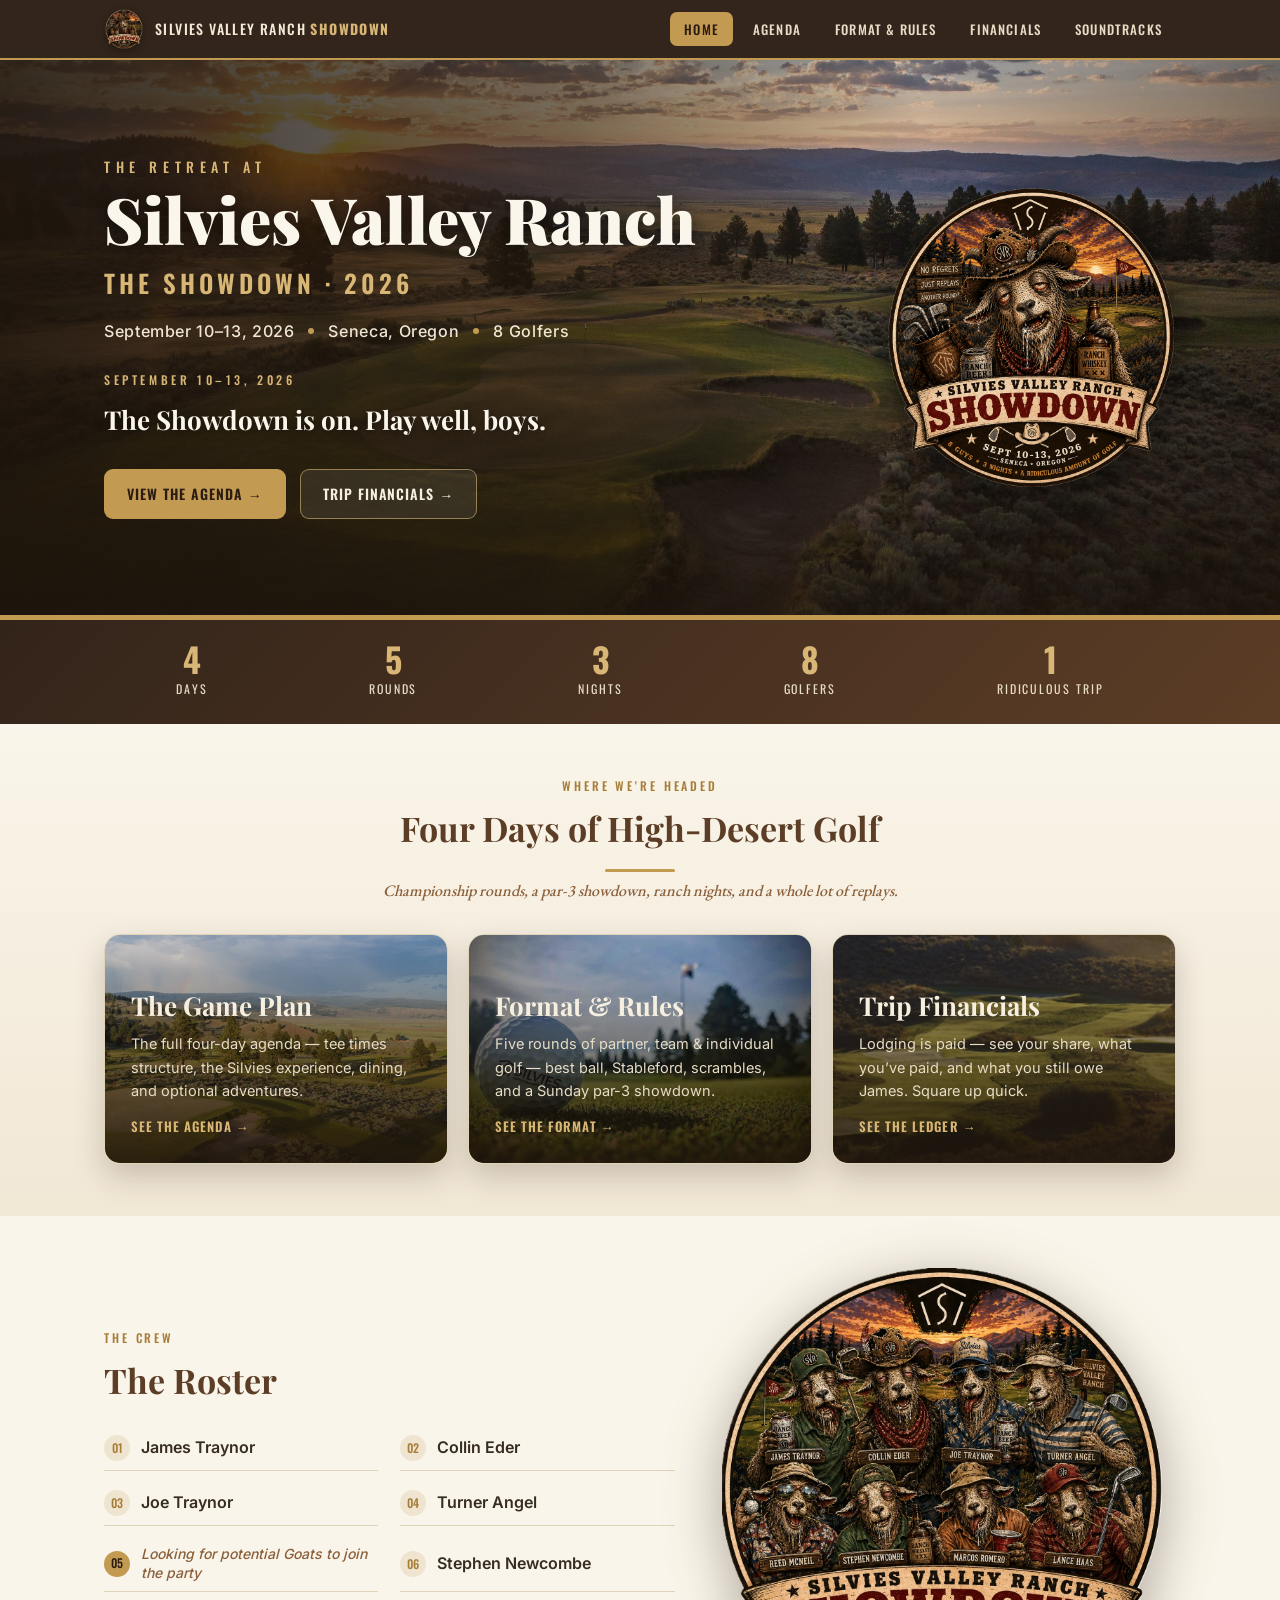
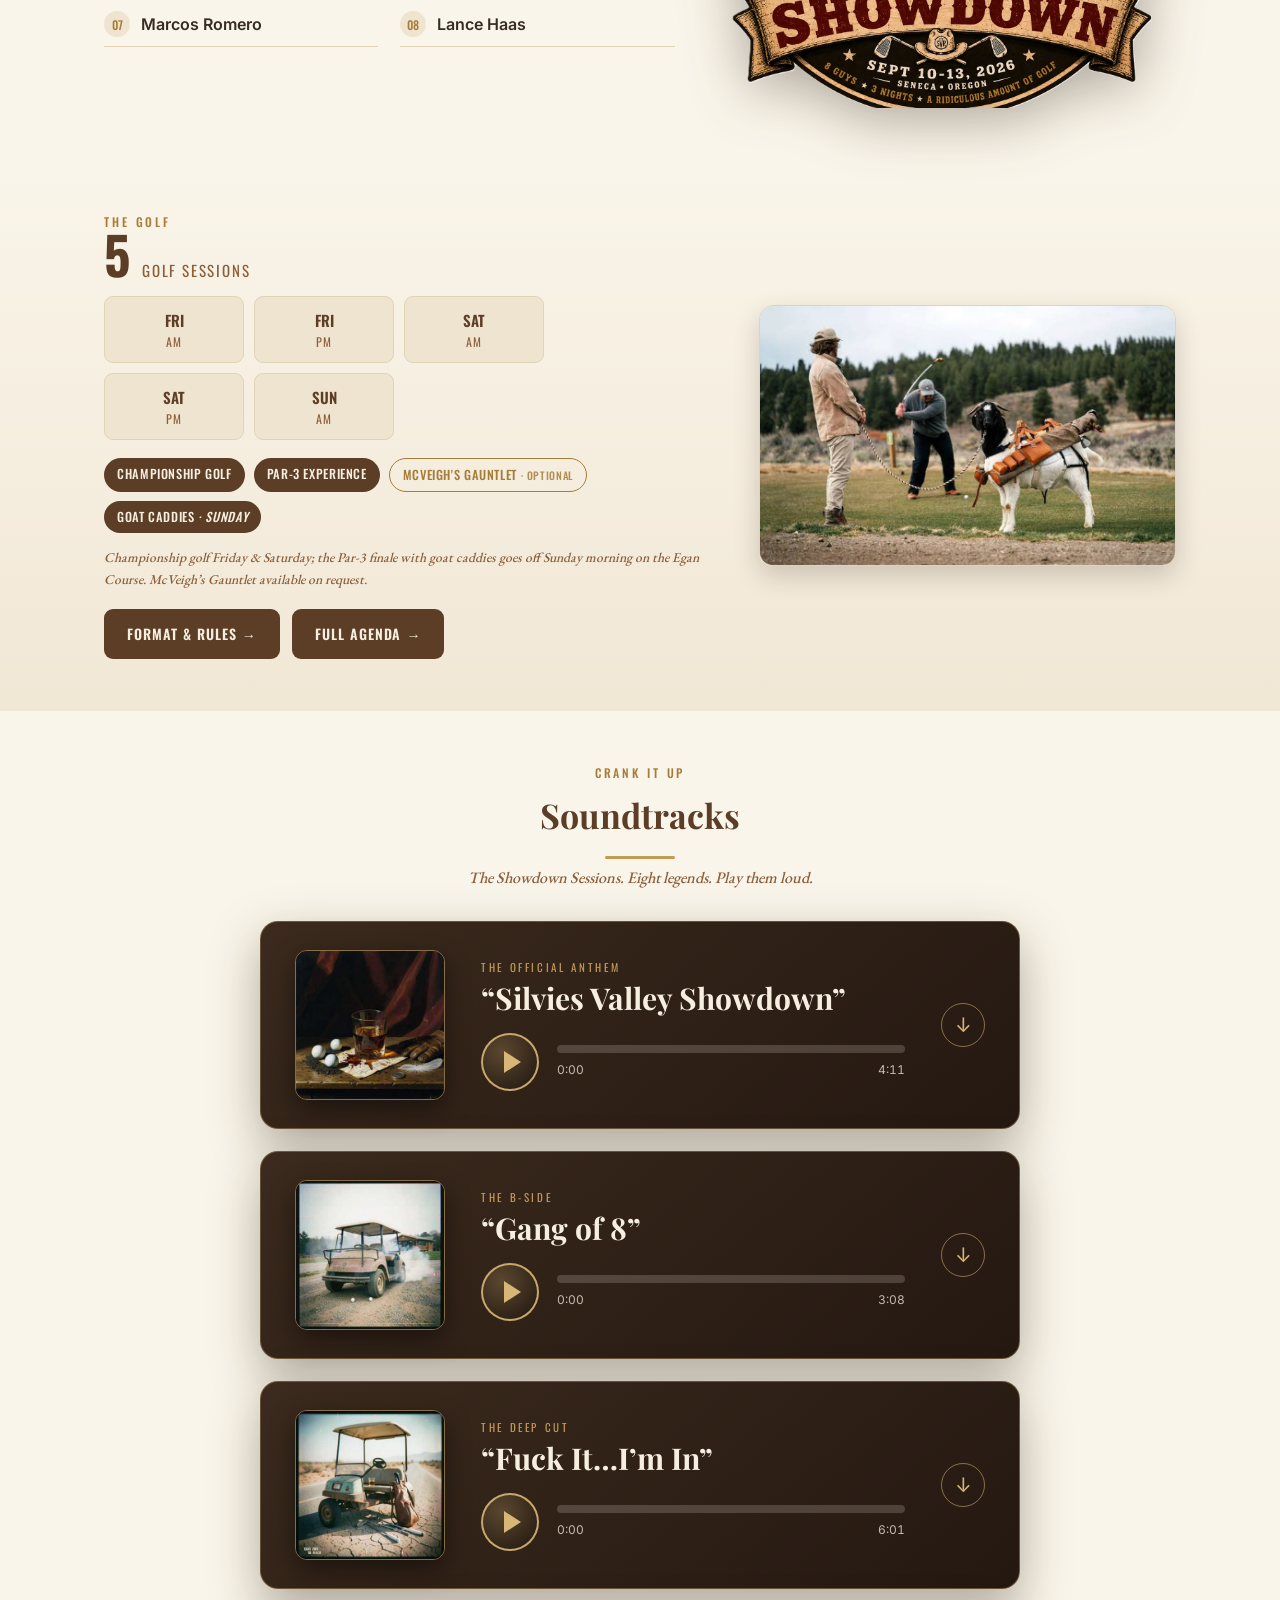
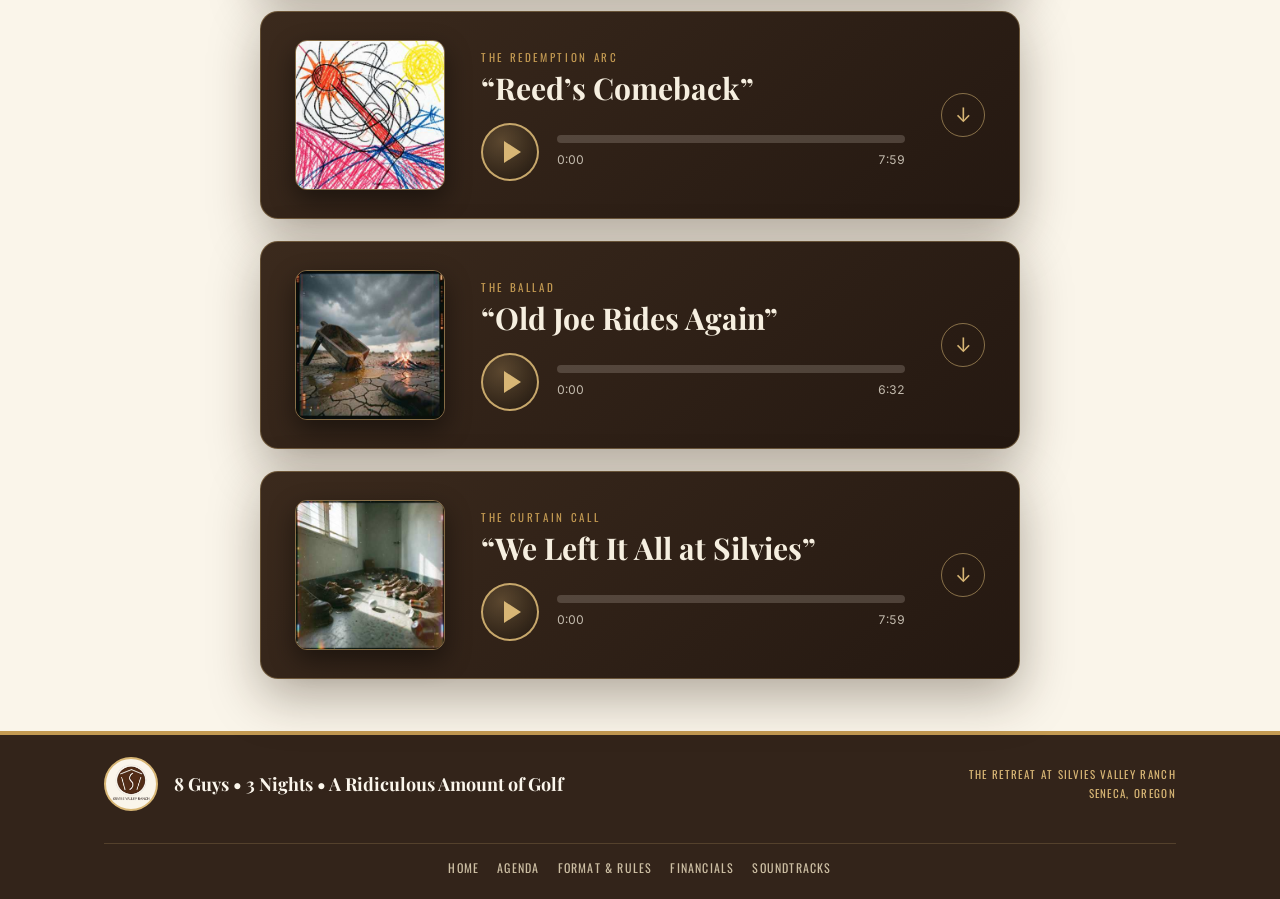
==== commit 84b1d03d: "Round 5 is now an Individual Stableford on the Sunday par-3 The finale changes from the 4-Man Scramb" ====
--- a/index.html
+++ b/index.html
@@ -76,7 +76,7 @@
         <div class="go">See the Agenda &rarr;</div></div></a>
     <a class="cta-card" href="format.html"><img src="assets/img/ball.jpg" alt=""><div class="ov"></div>
       <div class="cc-in"><h3>Format &amp; Rules</h3>
-        <p>Five rounds of partner &amp; team golf &mdash; best ball, Stableford, scrambles, and Sunday powerballs.</p>
+        <p>Five rounds of partner, team &amp; individual golf &mdash; best ball, Stableford, scrambles, and a Sunday par-3 showdown.</p>
         <div class="go">See the Format &rarr;</div></div></a>
     <a class="cta-card" href="financials.html"><img src="assets/img/fairway.jpg" alt=""><div class="ov"></div>
       <div class="cc-in"><h3>Trip Financials</h3>
@@ -103,9 +103,9 @@
       <div class="sec-eyebrow">The Golf</div>
       <div class="bignum"><b>5</b><span>Golf Sessions</span></div>
       <div class="sess-row"><div class="sess"><span class="sd">FRI</span><span class="st">AM</span></div><div class="sess"><span class="sd">FRI</span><span class="st">PM</span></div><div class="sess"><span class="sd">SAT</span><span class="st">AM</span></div><div class="sess"><span class="sd">SAT</span><span class="st">PM</span></div><div class="sess"><span class="sd">SUN</span><span class="st">AM</span></div></div>
-      <div class="chips"><span class="chip on">Championship Golf</span><span class="chip on">Par-3 Experience</span><span class="chip opt">McVeigh's Gauntlet <em>&middot; optional</em></span><span class="chip opt">Goat Caddies <em>&middot; optional</em></span></div>
-      <p class="fine">Championship &amp; Par-3 golf planned. McVeigh&rsquo;s Gauntlet and Goat Caddies
-        available on request &mdash; not yet booked.</p>
+      <div class="chips"><span class="chip on">Championship Golf</span><span class="chip on">Par-3 Experience</span><span class="chip opt">McVeigh's Gauntlet <em>&middot; optional</em></span><span class="chip on">Goat Caddies <em>&middot; Sunday</em></span></div>
+      <p class="fine">Championship golf Friday &amp; Saturday; the Par-3 finale with goat caddies goes off
+        Sunday morning on the Egan Course. McVeigh&rsquo;s Gauntlet available on request.</p>
       <div style="margin-top:18px;display:flex;gap:12px;flex-wrap:wrap;"><a class="btn btn-brown" href="format.html">Format &amp; Rules &rarr;</a><a class="btn btn-brown" href="agenda.html">Full Agenda &rarr;</a></div>
     </div>
     <div class="photo"><img src="assets/img/goat.jpg" alt="Goat caddie at Silvies"></div>
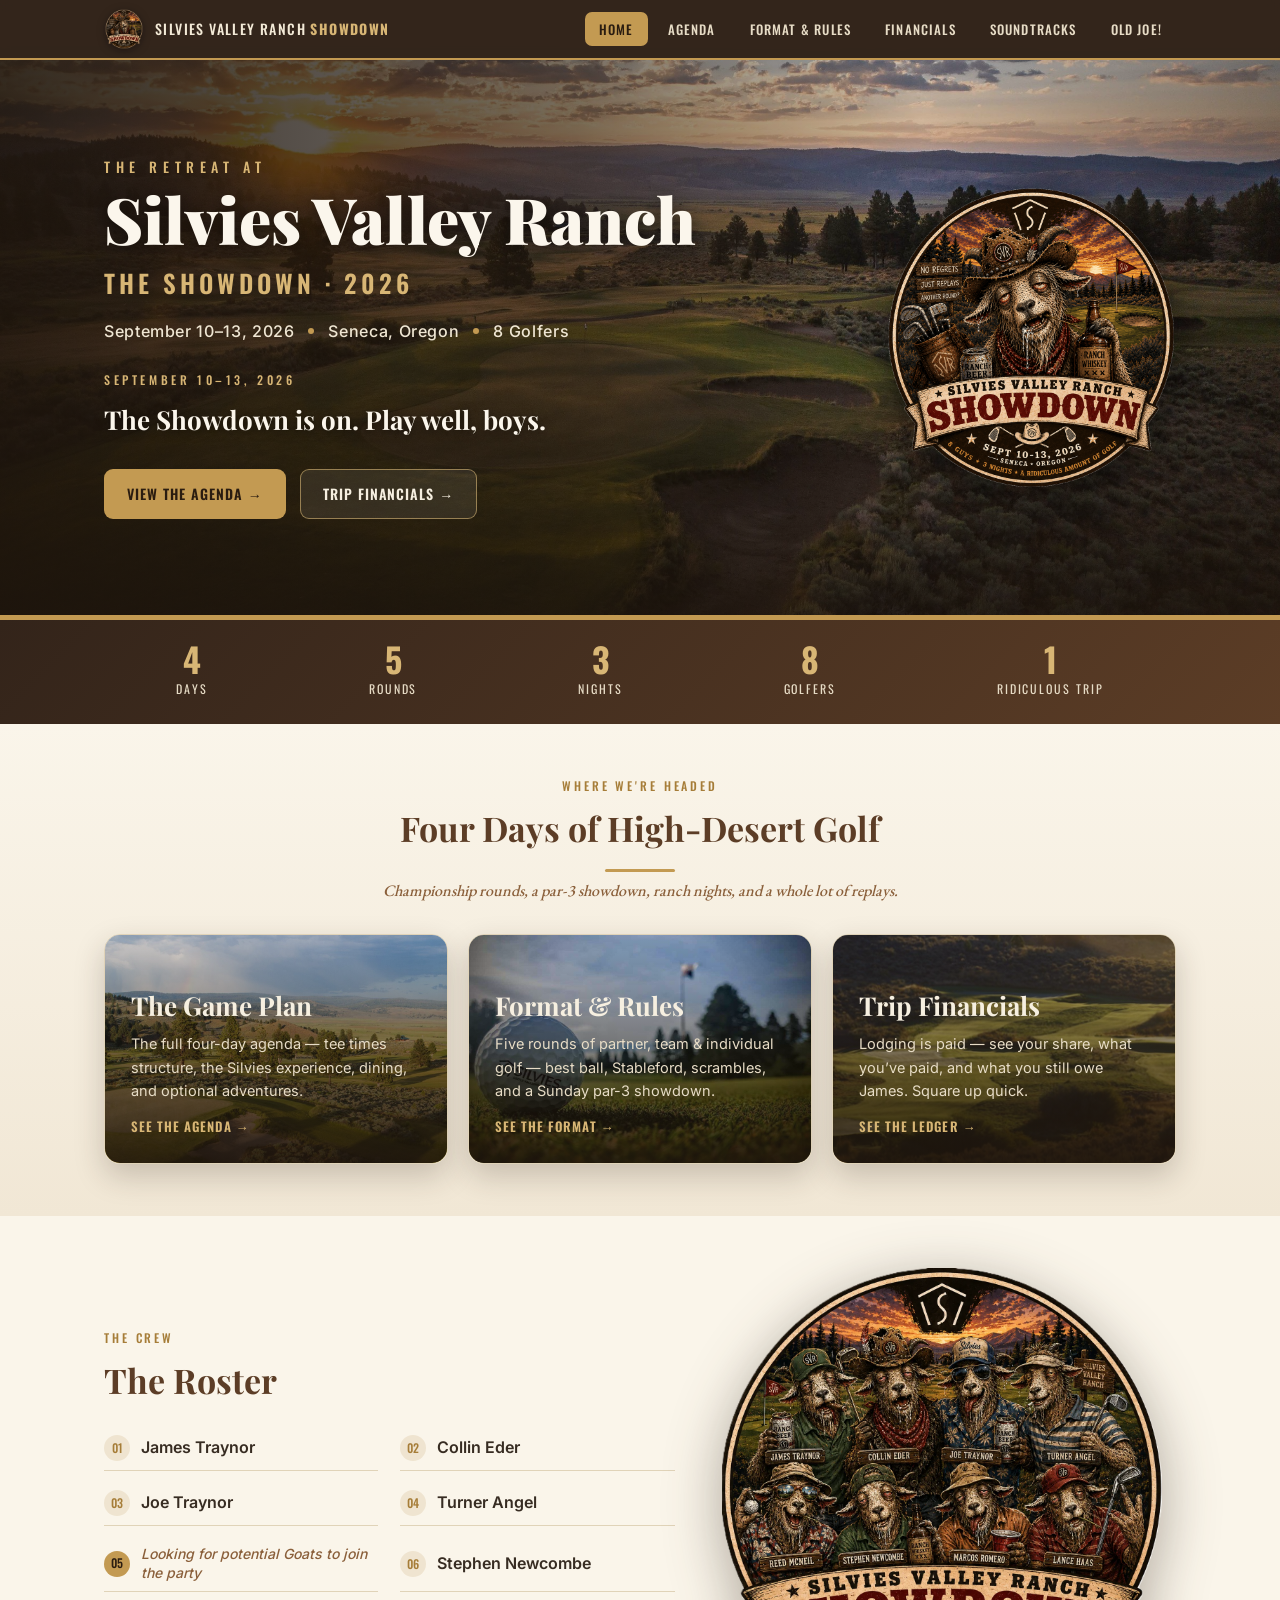
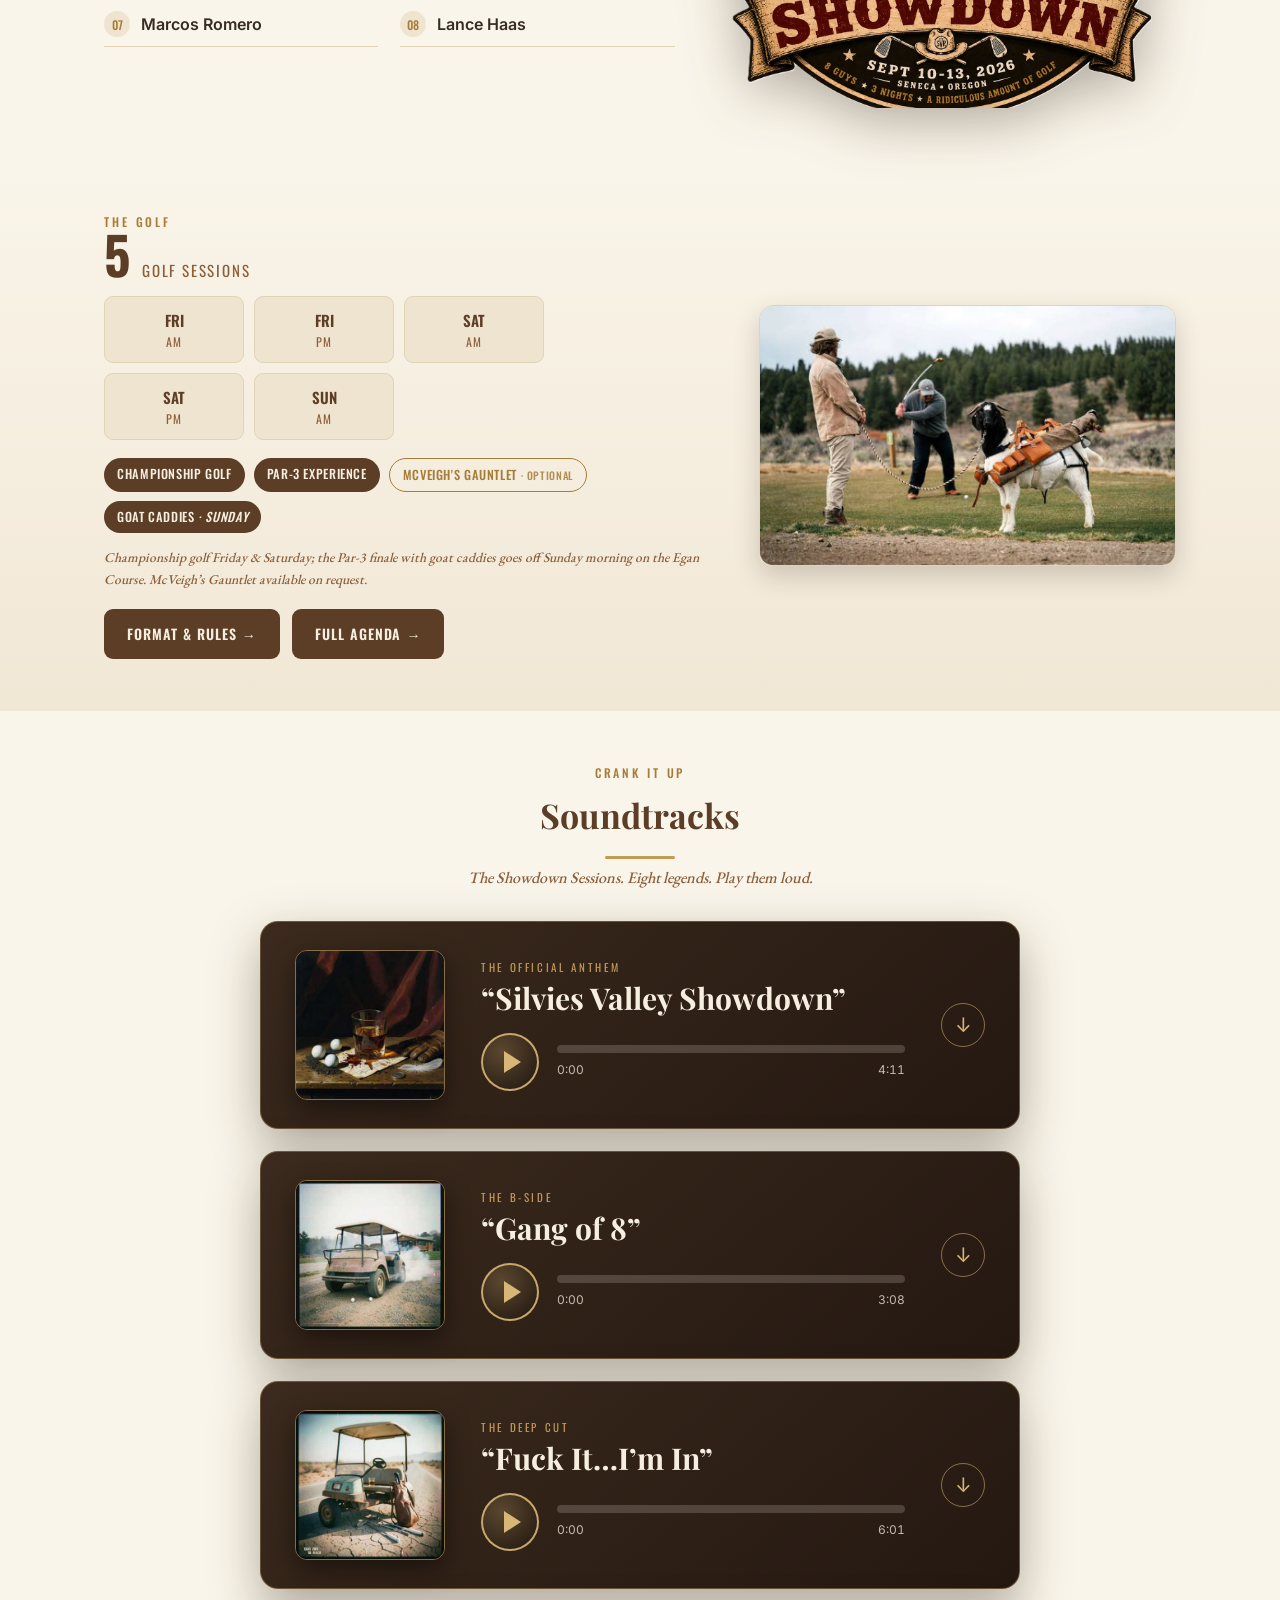
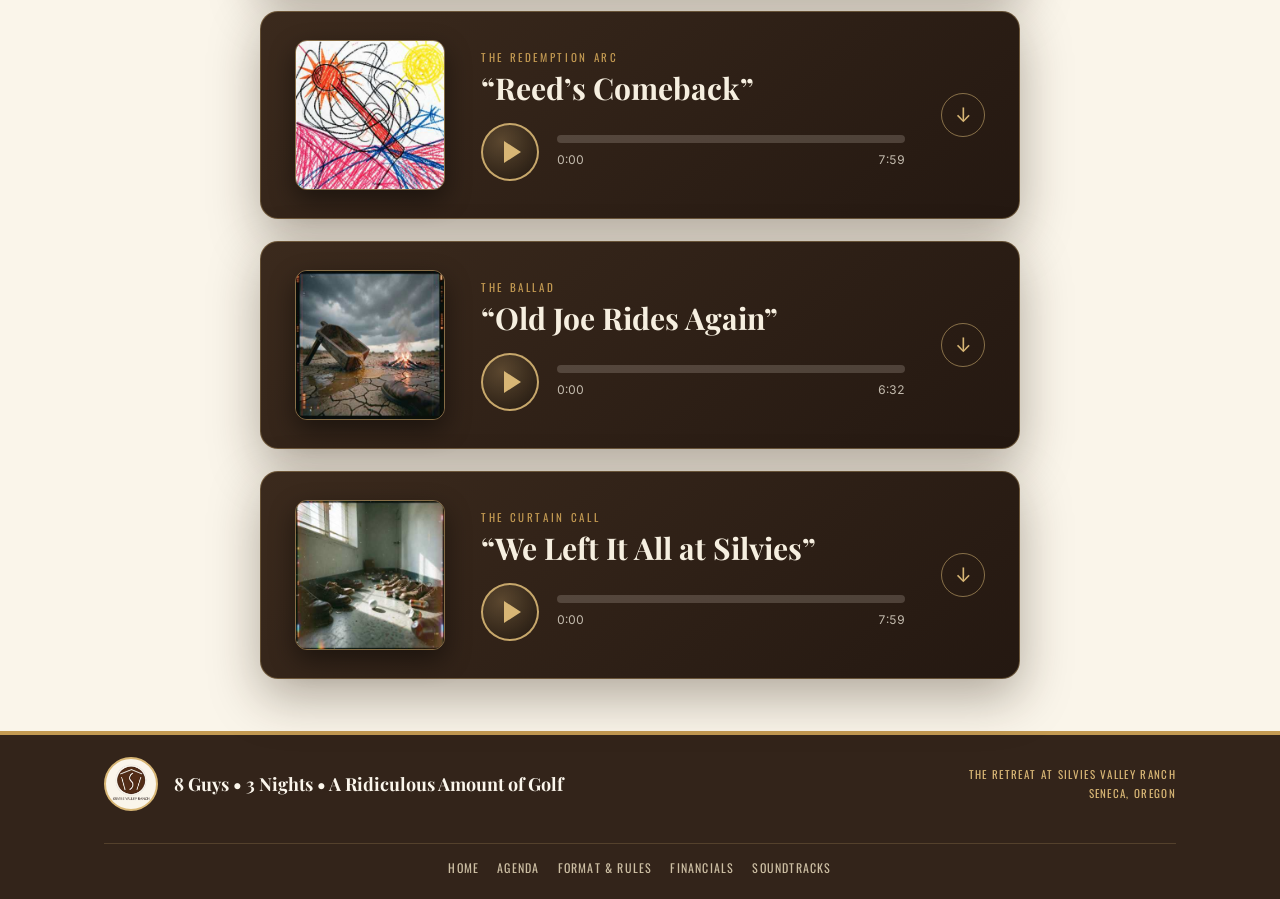
==== commit c0e3c835: "Add the "Old Joe!" nav pop-up New nav link on every page. Tapping it pops up the legendary Old Joe p" ====
--- a/index.html
+++ b/index.html
@@ -25,7 +25,7 @@
 <header class="nav"><div class="nav-inner">
   <a class="nav-brand" href="index.html"><img class="nav-crest" src="assets/img/crest.png" alt="">
     <span>Silvies Valley Ranch <b>Showdown</b></span></a>
-  <nav class="nav-links"><a href="index.html" class="active">Home</a><a href="agenda.html">Agenda</a><a href="format.html">Format<span class="hide-sm"> &amp; Rules</span></a><a href="financials.html">Financials</a><a href="index.html#soundtracks">Soundtracks</a></nav>
+  <nav class="nav-links"><a href="index.html" class="active">Home</a><a href="agenda.html">Agenda</a><a href="format.html">Format<span class="hide-sm"> &amp; Rules</span></a><a href="financials.html">Financials</a><a href="index.html#soundtracks">Soundtracks</a><a href="#" class="oldjoe-link">Old Joe!</a></nav>
 </div></header>
 <section class="hero">
   <img class="hero-bg" src="assets/img/hero.jpg" alt="">
@@ -389,4 +389,5 @@
 </script>
 <script src="assets/vendor/html2canvas.min.js" defer></script>
 <script src="assets/tiles.js" defer></script>
+<script src="assets/oldjoe.js" defer></script>
 </body></html>
--- a/assets/style.css
+++ b/assets/style.css
@@ -467,3 +467,23 @@
   .ct-num{font-size:34px;}
   .ct-fullsend{width:100%;order:3;}
 }
+
+/* ---- Old Joe pop-up ---- */
+.oj-ov{position:fixed;inset:0;z-index:4000;background:rgba(20,12,6,.85);
+  display:flex;align-items:center;justify-content:center;padding:24px;
+  opacity:0;transition:opacity .3s ease;}
+.oj-ov.on{opacity:1;}
+.oj-card{position:relative;transform:scale(.55) rotate(-5deg);
+  transition:transform .45s cubic-bezier(.34,1.56,.64,1);}
+.oj-ov.on .oj-card{transform:scale(1) rotate(0deg);}
+.oj-card img{display:block;max-width:min(92vw,540px);max-height:76vh;width:auto;
+  border:4px solid var(--gold-l);border-radius:14px;box-shadow:0 30px 80px rgba(0,0,0,.65);}
+.oj-cap{text-align:center;font-family:'Oswald';text-transform:uppercase;
+  letter-spacing:.3em;font-size:14px;color:var(--gold-l);margin-top:14px;}
+.oj-x{position:absolute;top:-14px;right:-14px;width:38px;height:38px;border-radius:50%;
+  background:var(--gold);color:#2a1c10;border:none;font-size:22px;line-height:1;
+  cursor:pointer;box-shadow:0 4px 12px rgba(0,0,0,.4);}
+.oj-x:hover{background:var(--gold-l);}
+@media (max-width:600px){
+  .nav-links{flex-wrap:wrap;justify-content:flex-end;row-gap:1px;}
+}
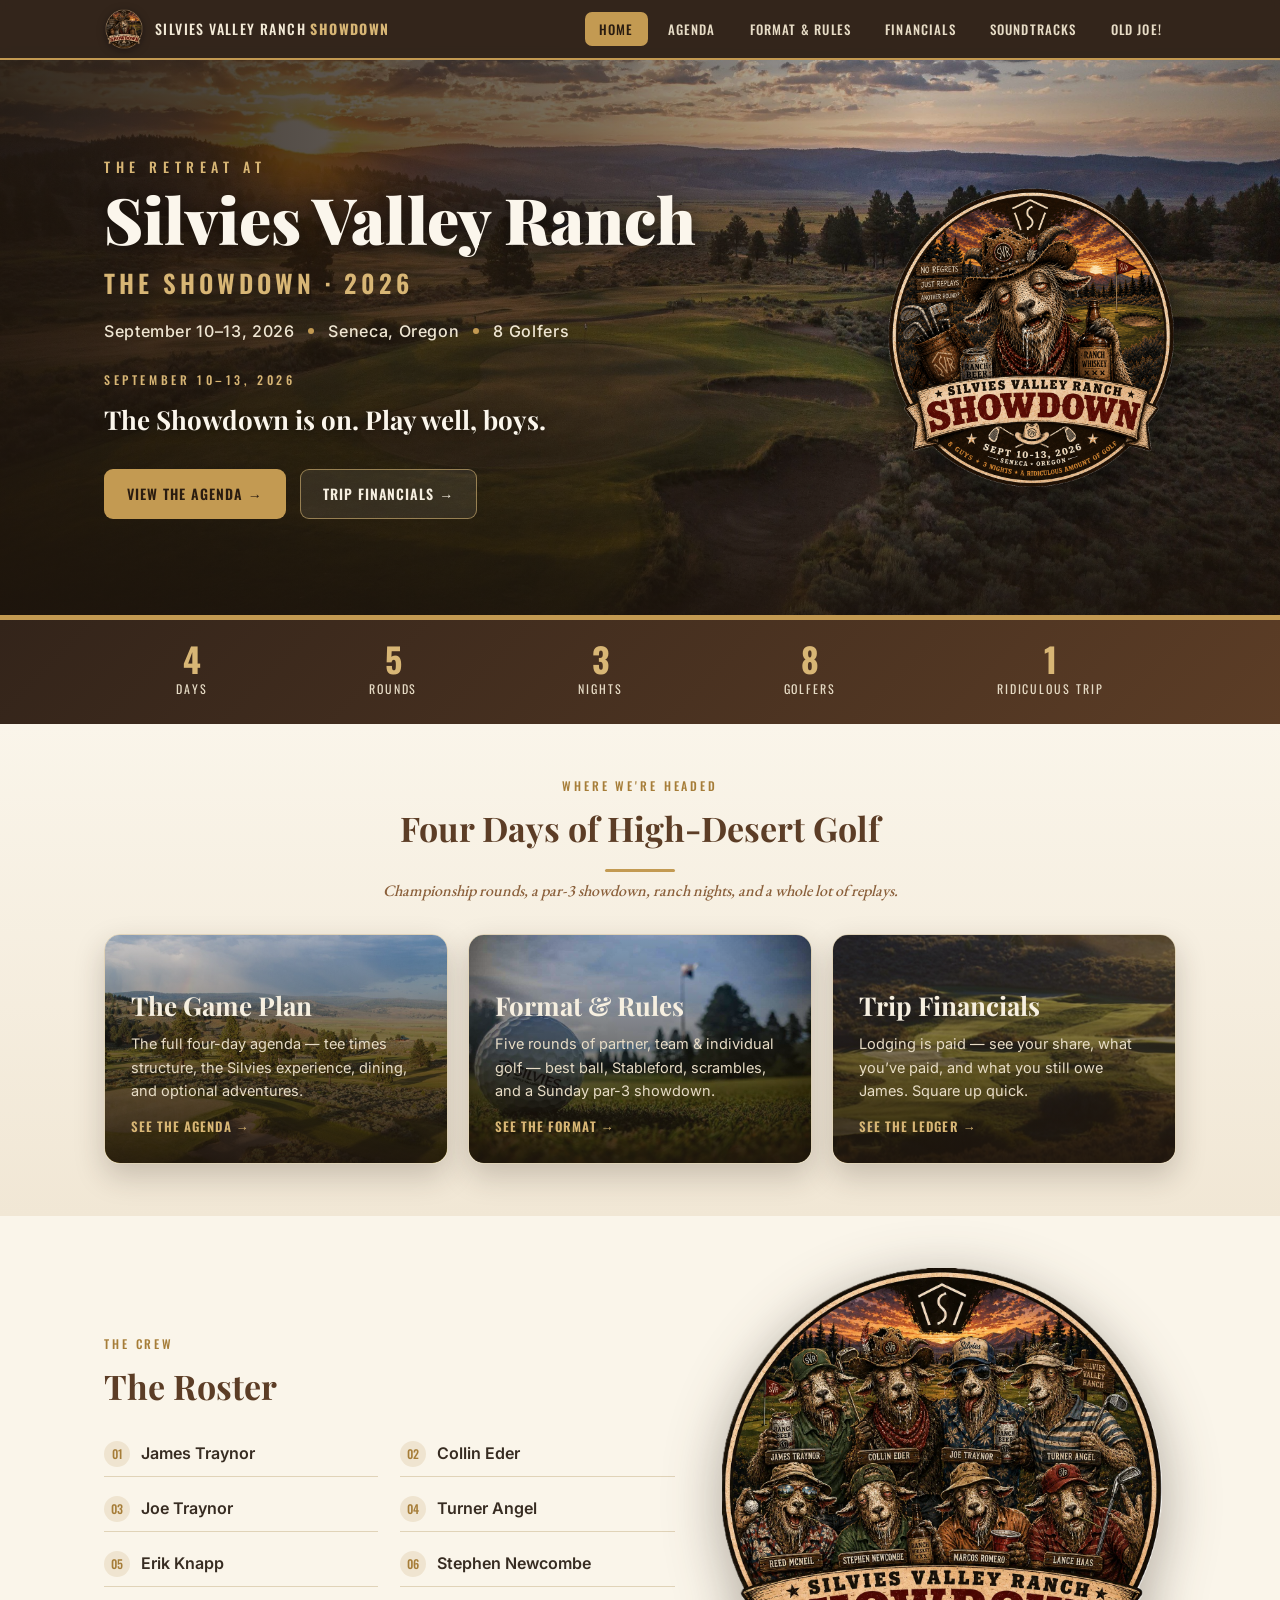
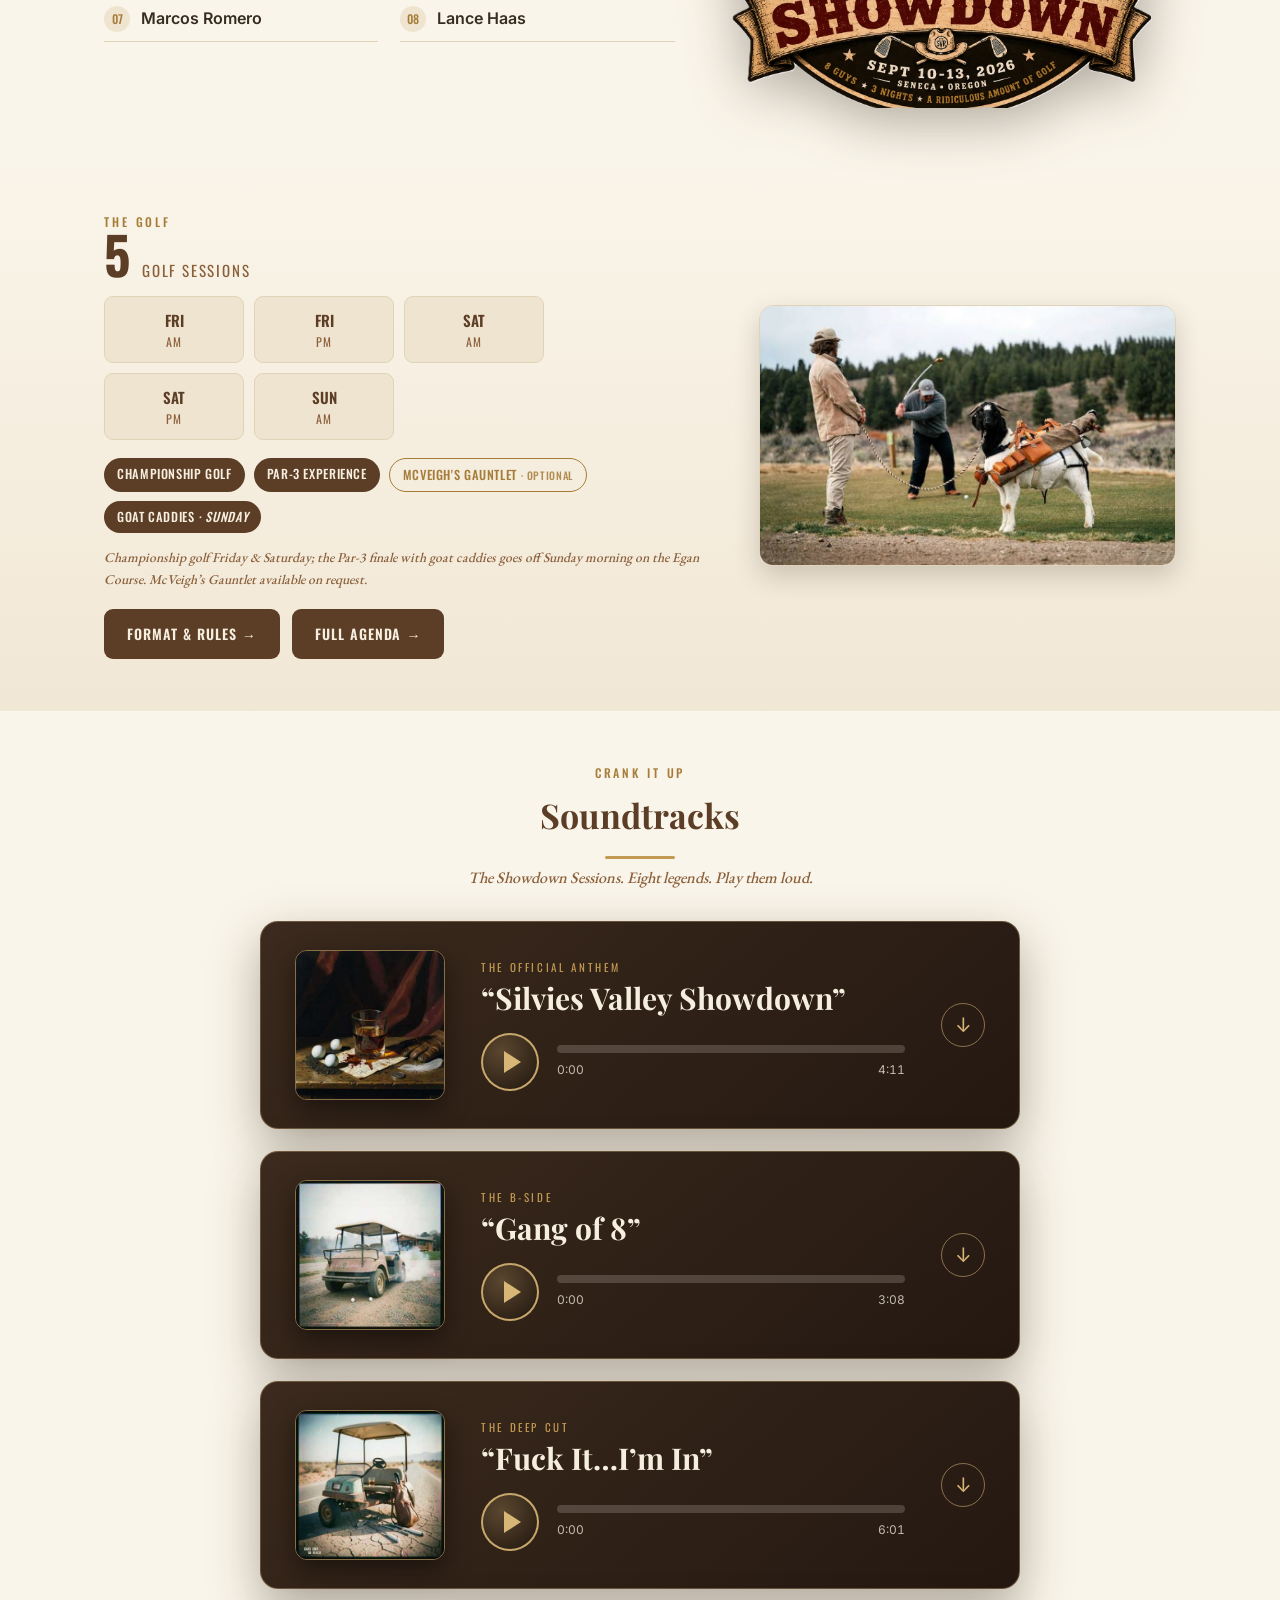
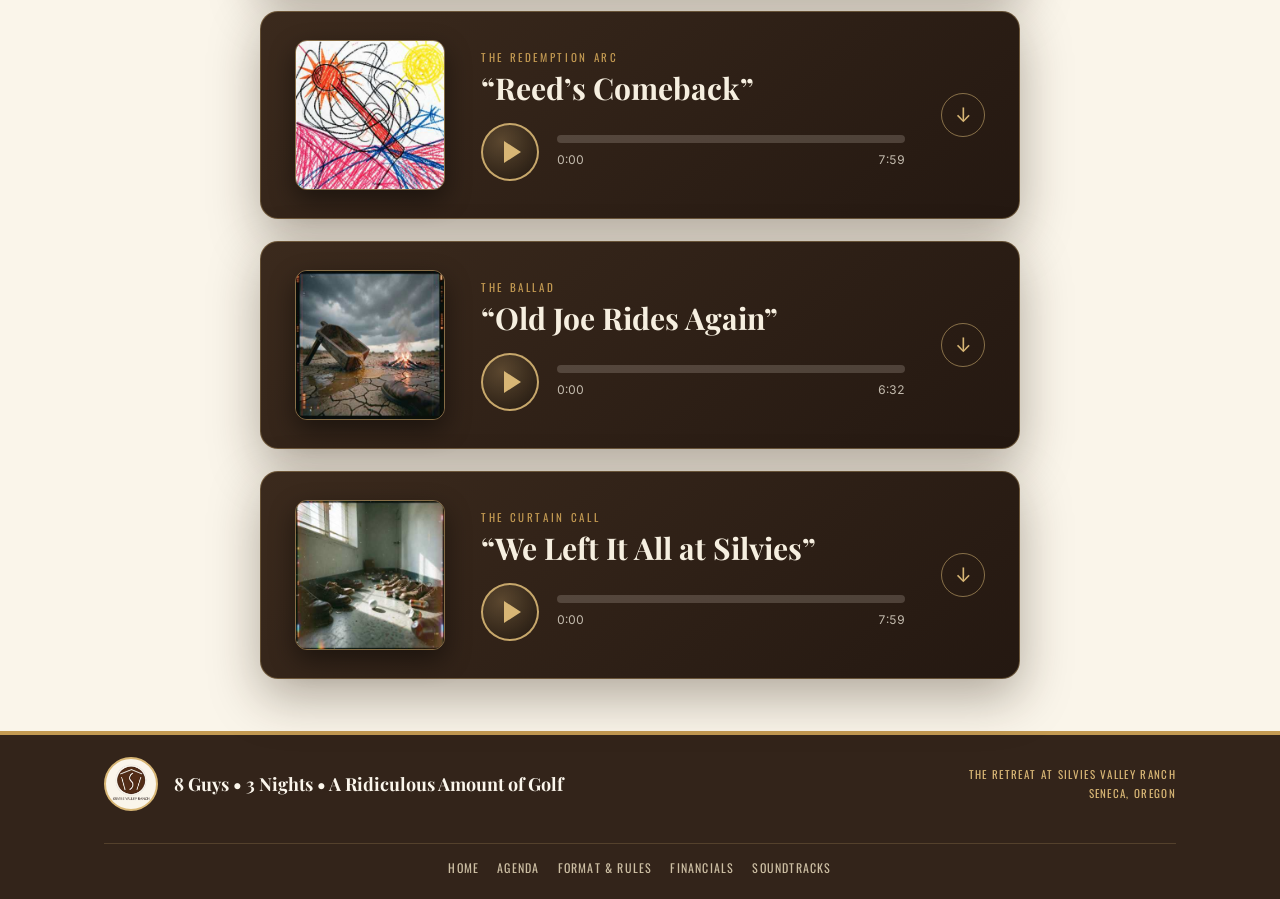
==== commit c1fe6f4f: "Erik Knapp takes roster slot 05 The open "Looking for potential Goats" slot becomes Erik Knapp on th" ====
--- a/index.html
+++ b/index.html
@@ -90,10 +90,10 @@
     <div>
       <div class="sec-eyebrow">The Crew</div>
       <div class="sec-title serif" style="text-align:left;margin-bottom:18px;">The Roster</div>
-      <div class="roster-grid"><div class="rname"><span class="rnum">01</span>James Traynor</div><div class="rname"><span class="rnum">02</span>Collin Eder</div><div class="rname"><span class="rnum">03</span>Joe Traynor</div><div class="rname"><span class="rnum">04</span>Turner Angel</div><div class="rname open"><span class="rnum">05</span>Looking for potential Goats to join the party</div><div class="rname"><span class="rnum">06</span>Stephen Newcombe</div><div class="rname"><span class="rnum">07</span>Marcos Romero</div><div class="rname"><span class="rnum">08</span>Lance Haas</div></div>
+      <div class="roster-grid"><div class="rname"><span class="rnum">01</span>James Traynor</div><div class="rname"><span class="rnum">02</span>Collin Eder</div><div class="rname"><span class="rnum">03</span>Joe Traynor</div><div class="rname"><span class="rnum">04</span>Turner Angel</div><div class="rname"><span class="rnum">05</span>Erik Knapp</div><div class="rname"><span class="rnum">06</span>Stephen Newcombe</div><div class="rname"><span class="rnum">07</span>Marcos Romero</div><div class="rname"><span class="rnum">08</span>Lance Haas</div></div>
     </div>
     <img class="crew-crest" src="assets/img/crew.webp"
-      alt="The Showdown crew crest — eight goat golfers: James Traynor, Collin Eder, Joe Traynor, Turner Angel, Reed McNeil, Stephen Newcombe, Marcos Romero, and Lance Haas">
+      alt="The Showdown crew crest — eight goat golfers: James Traynor, Collin Eder, Joe Traynor, Turner Angel, Erik Knapp, Stephen Newcombe, Marcos Romero, and Lance Haas">
   </div>
 </div></section>
 
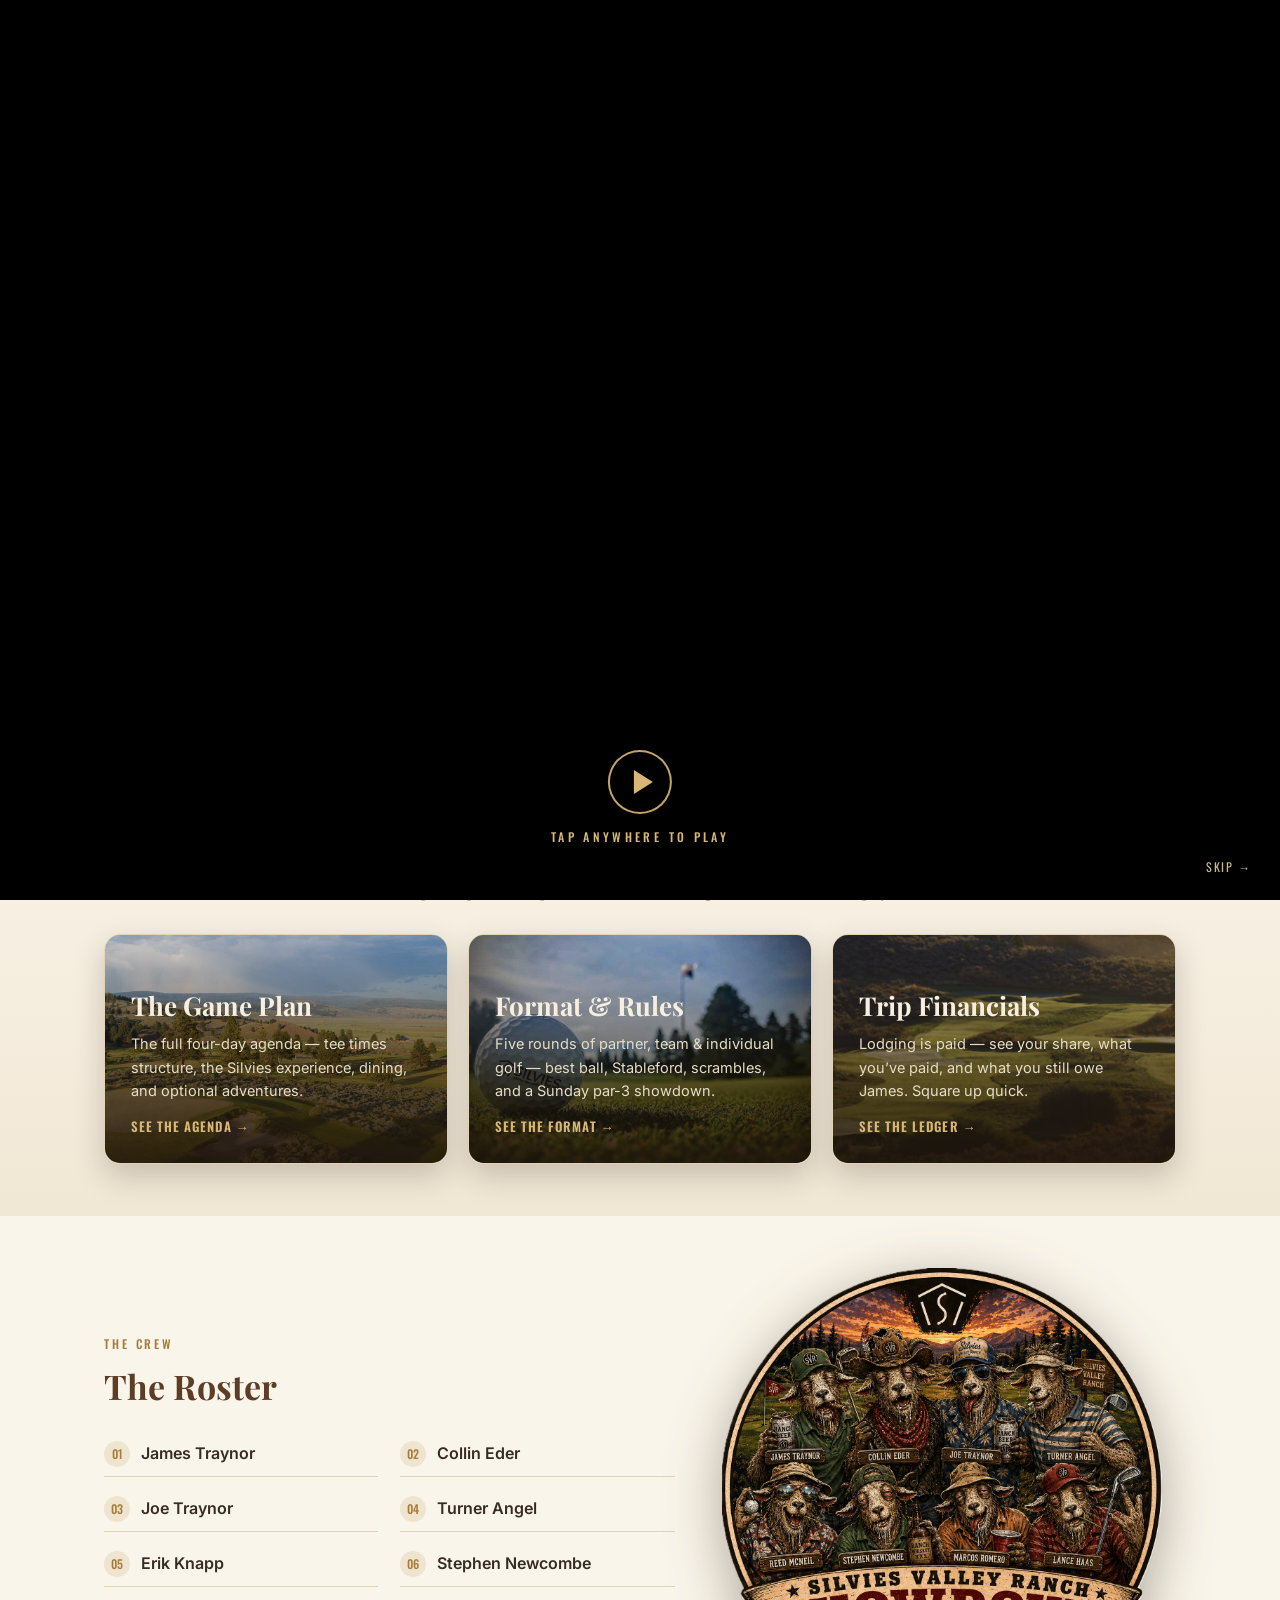
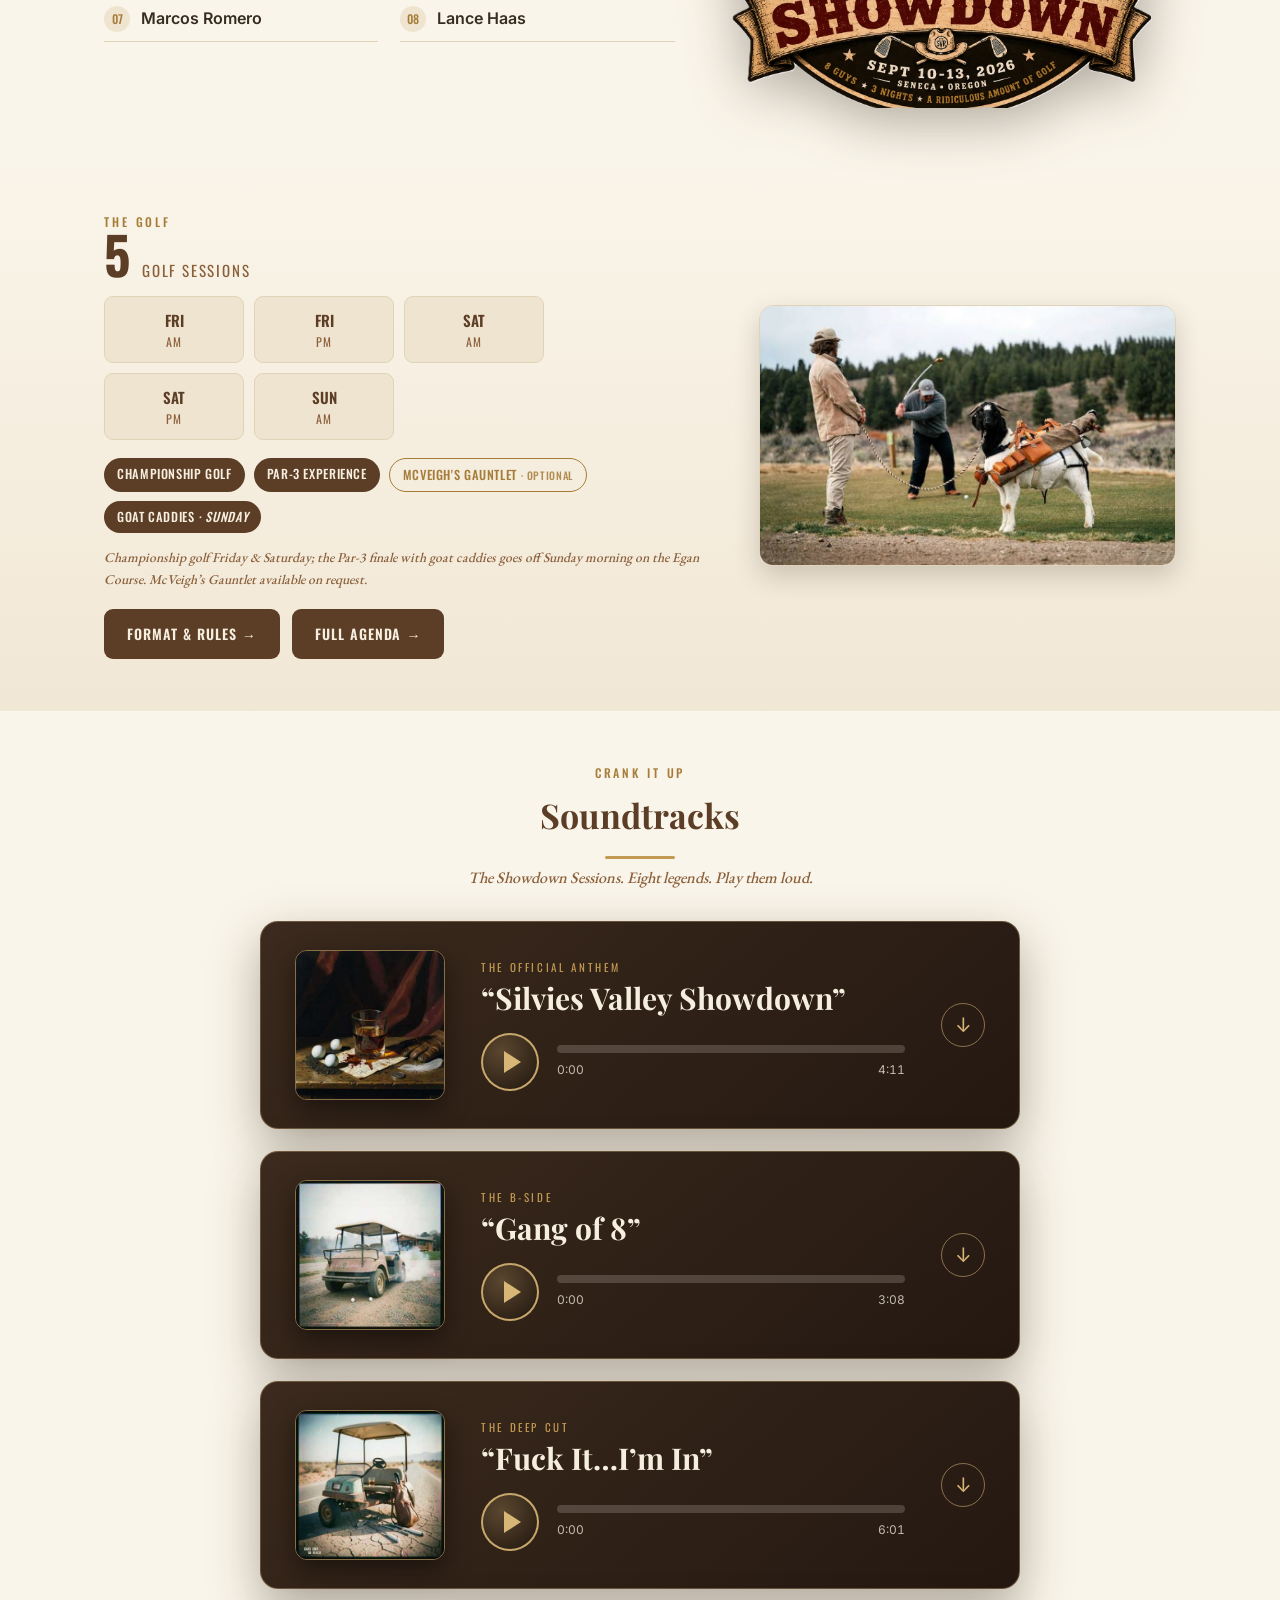
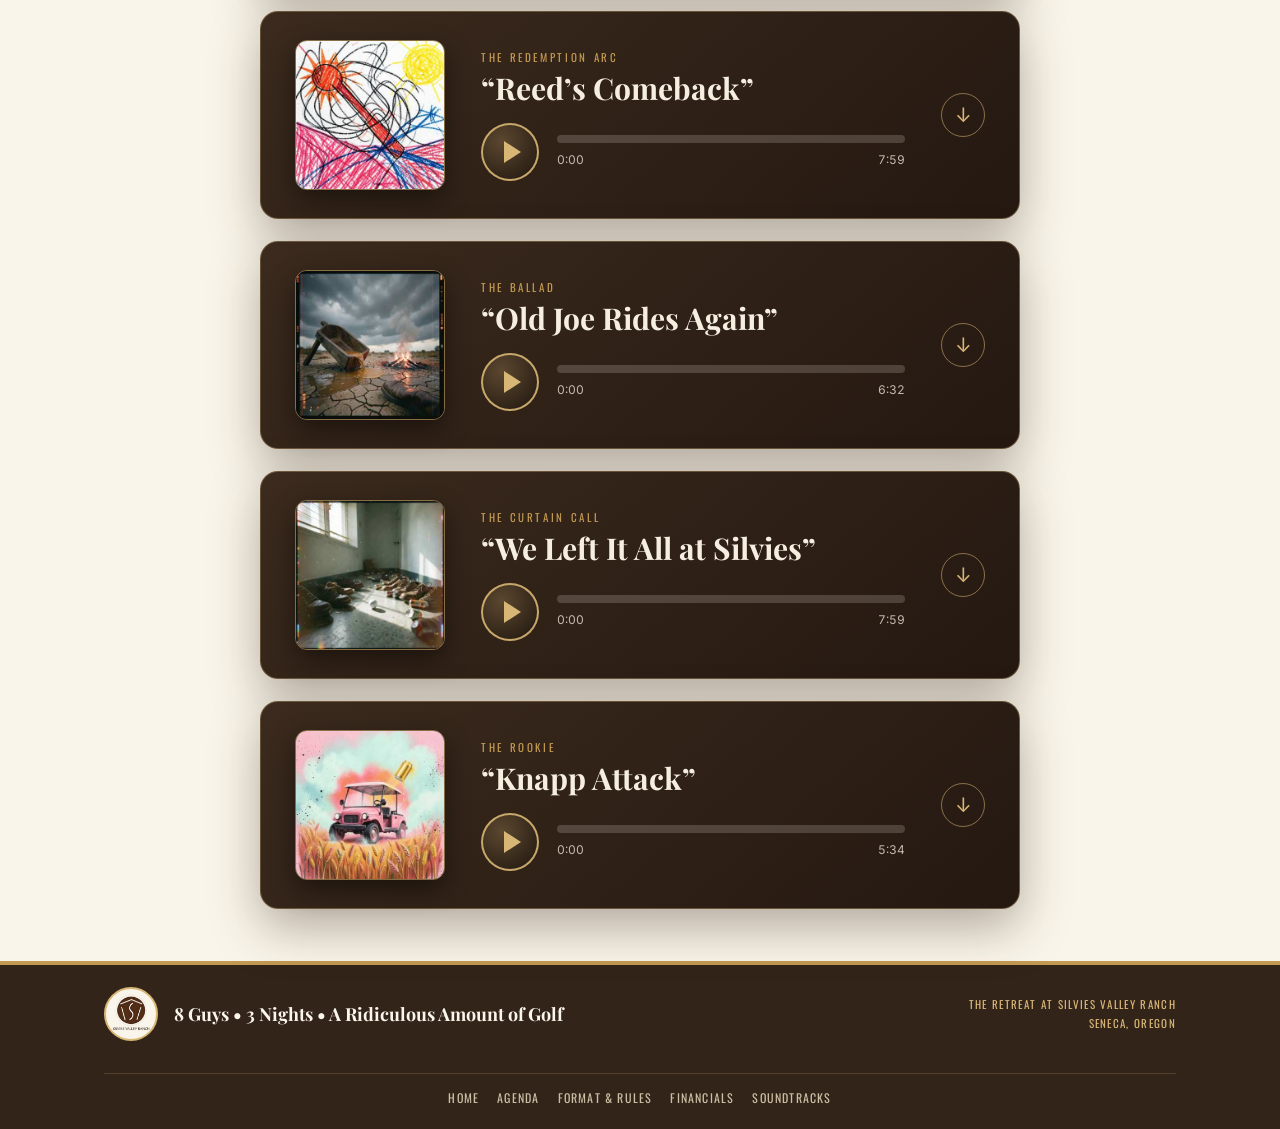
==== commit b94be7cc: "Add "Knapp Attack" as the seventh soundtrack Seventh player card — The Rookie, 5:34, honoring the ne" ====
--- a/index.html
+++ b/index.html
@@ -224,6 +224,24 @@
       </div>
       <a class="an-dl" href="assets/audio/we-left-it-all.mp3" download="We Left It All at Silvies.mp3" aria-label="Download We Left It All at Silvies" title="Download MP3">&#8595;</a>
       <audio class="an-audio" src="assets/audio/we-left-it-all.mp3" preload="metadata"></audio>
+    </div>
+    <div class="anthem">
+      <img class="an-cover" src="assets/img/knapp-cover.jpg" alt="Knapp Attack cover art">
+      <div class="an-body">
+        <div class="an-kicker">The Rookie</div>
+        <div class="an-title serif">&ldquo;Knapp Attack&rdquo;</div>
+        <div class="an-controls">
+          <button class="an-play" type="button" aria-label="Play Knapp Attack">
+            <span class="an-tri"></span><span class="an-pause"><i></i><i></i></span>
+          </button>
+          <div class="an-track">
+            <div class="an-bar"><div class="an-fill"></div></div>
+            <div class="an-time"><span class="an-cur">0:00</span><span class="an-dur">5:34</span></div>
+          </div>
+        </div>
+      </div>
+      <a class="an-dl" href="assets/audio/knapp-attack.mp3" download="Knapp Attack.mp3" aria-label="Download Knapp Attack" title="Download MP3">&#8595;</a>
+      <audio class="an-audio" src="assets/audio/knapp-attack.mp3" preload="metadata"></audio>
     </div>
   </div>
 </div></section>
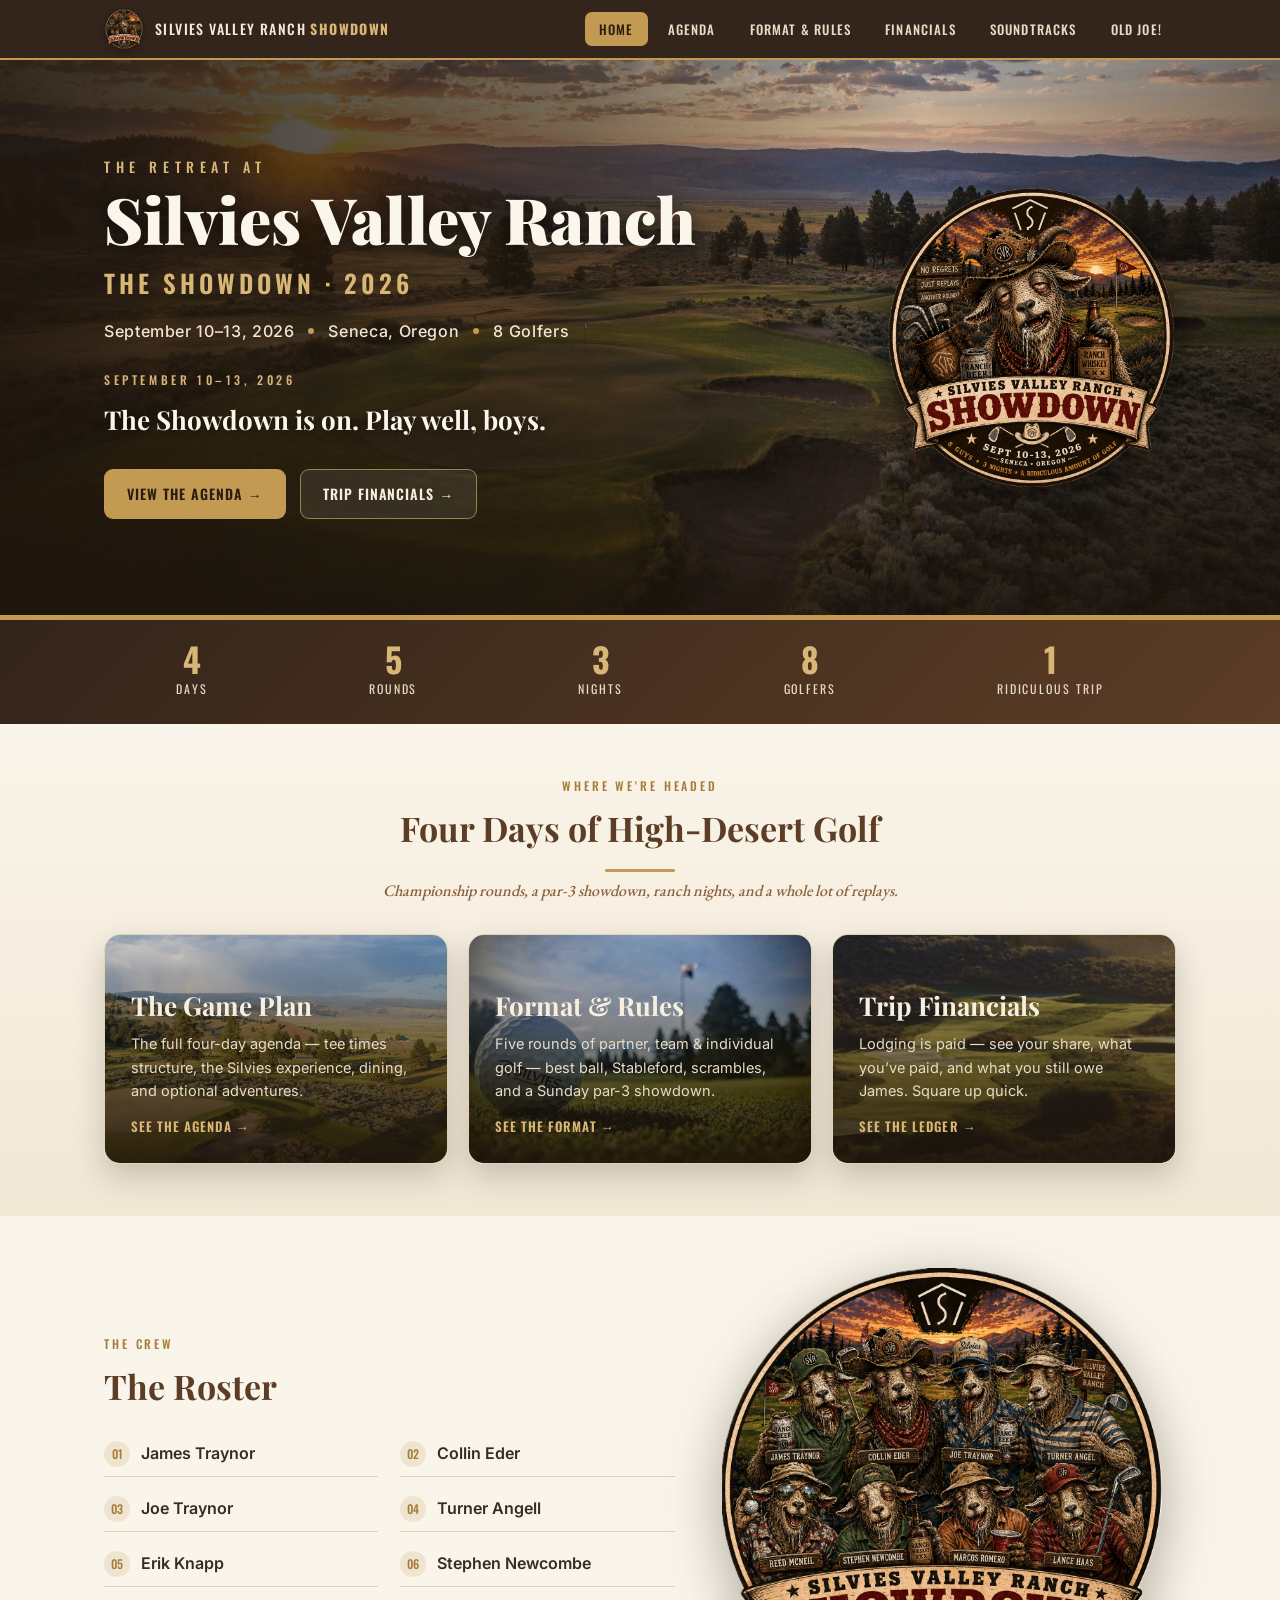
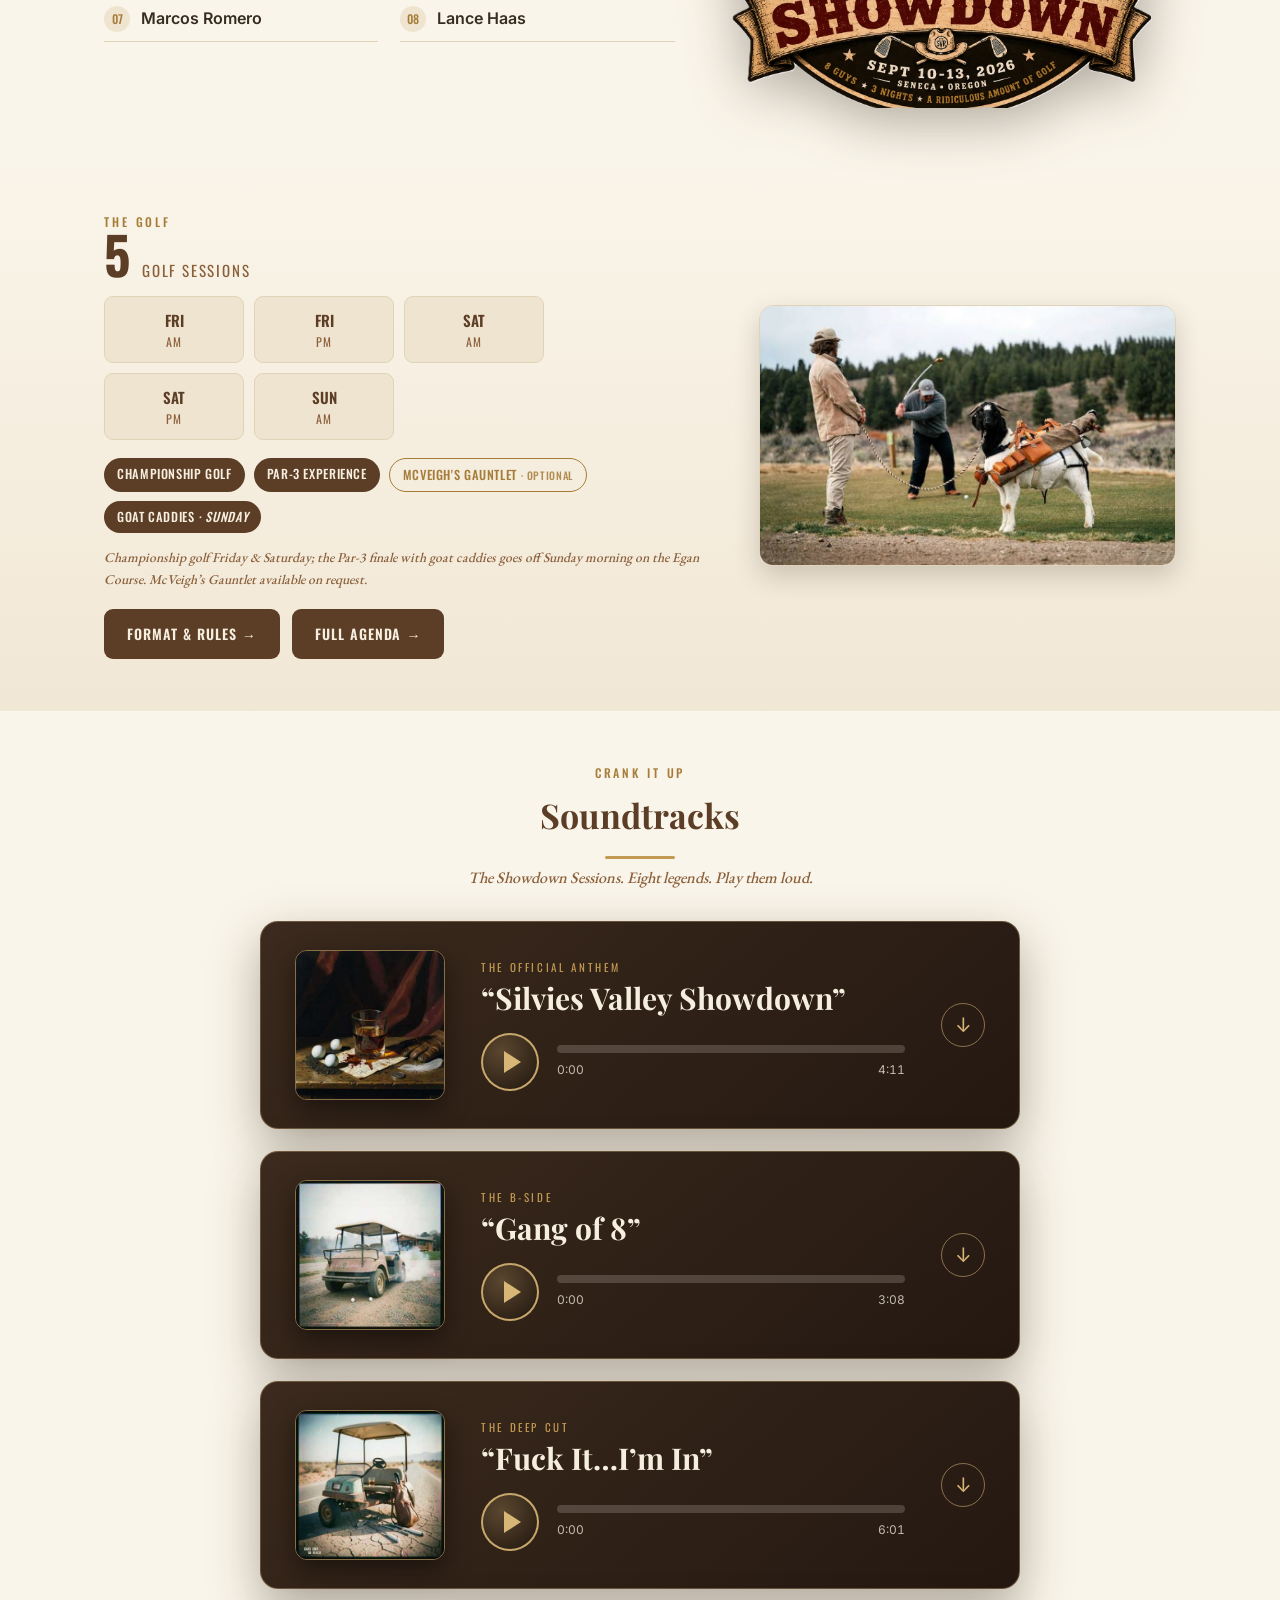
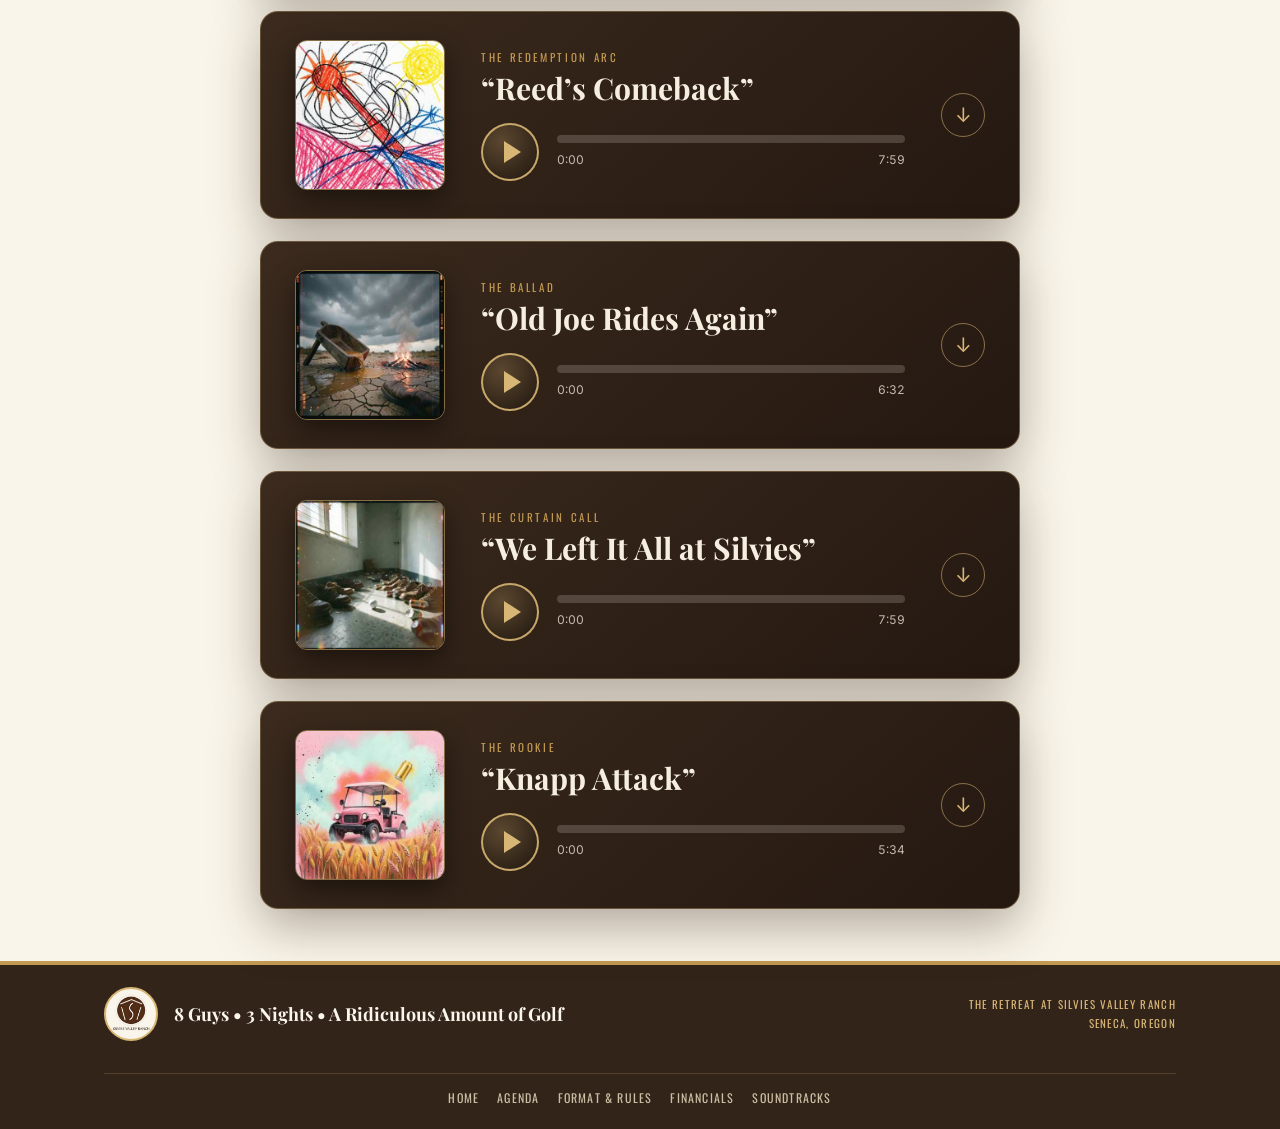
==== commit c6e08035: "Fix Turner Angell's last name Two l's: Angel -> Angell on the homepage roster, crew-image alt text, " ====
--- a/index.html
+++ b/index.html
@@ -90,10 +90,10 @@
     <div>
       <div class="sec-eyebrow">The Crew</div>
       <div class="sec-title serif" style="text-align:left;margin-bottom:18px;">The Roster</div>
-      <div class="roster-grid"><div class="rname"><span class="rnum">01</span>James Traynor</div><div class="rname"><span class="rnum">02</span>Collin Eder</div><div class="rname"><span class="rnum">03</span>Joe Traynor</div><div class="rname"><span class="rnum">04</span>Turner Angel</div><div class="rname"><span class="rnum">05</span>Erik Knapp</div><div class="rname"><span class="rnum">06</span>Stephen Newcombe</div><div class="rname"><span class="rnum">07</span>Marcos Romero</div><div class="rname"><span class="rnum">08</span>Lance Haas</div></div>
+      <div class="roster-grid"><div class="rname"><span class="rnum">01</span>James Traynor</div><div class="rname"><span class="rnum">02</span>Collin Eder</div><div class="rname"><span class="rnum">03</span>Joe Traynor</div><div class="rname"><span class="rnum">04</span>Turner Angell</div><div class="rname"><span class="rnum">05</span>Erik Knapp</div><div class="rname"><span class="rnum">06</span>Stephen Newcombe</div><div class="rname"><span class="rnum">07</span>Marcos Romero</div><div class="rname"><span class="rnum">08</span>Lance Haas</div></div>
     </div>
     <img class="crew-crest" src="assets/img/crew.webp"
-      alt="The Showdown crew crest — eight goat golfers: James Traynor, Collin Eder, Joe Traynor, Turner Angel, Erik Knapp, Stephen Newcombe, Marcos Romero, and Lance Haas">
+      alt="The Showdown crew crest — eight goat golfers: James Traynor, Collin Eder, Joe Traynor, Turner Angell, Erik Knapp, Stephen Newcombe, Marcos Romero, and Lance Haas">
   </div>
 </div></section>
 
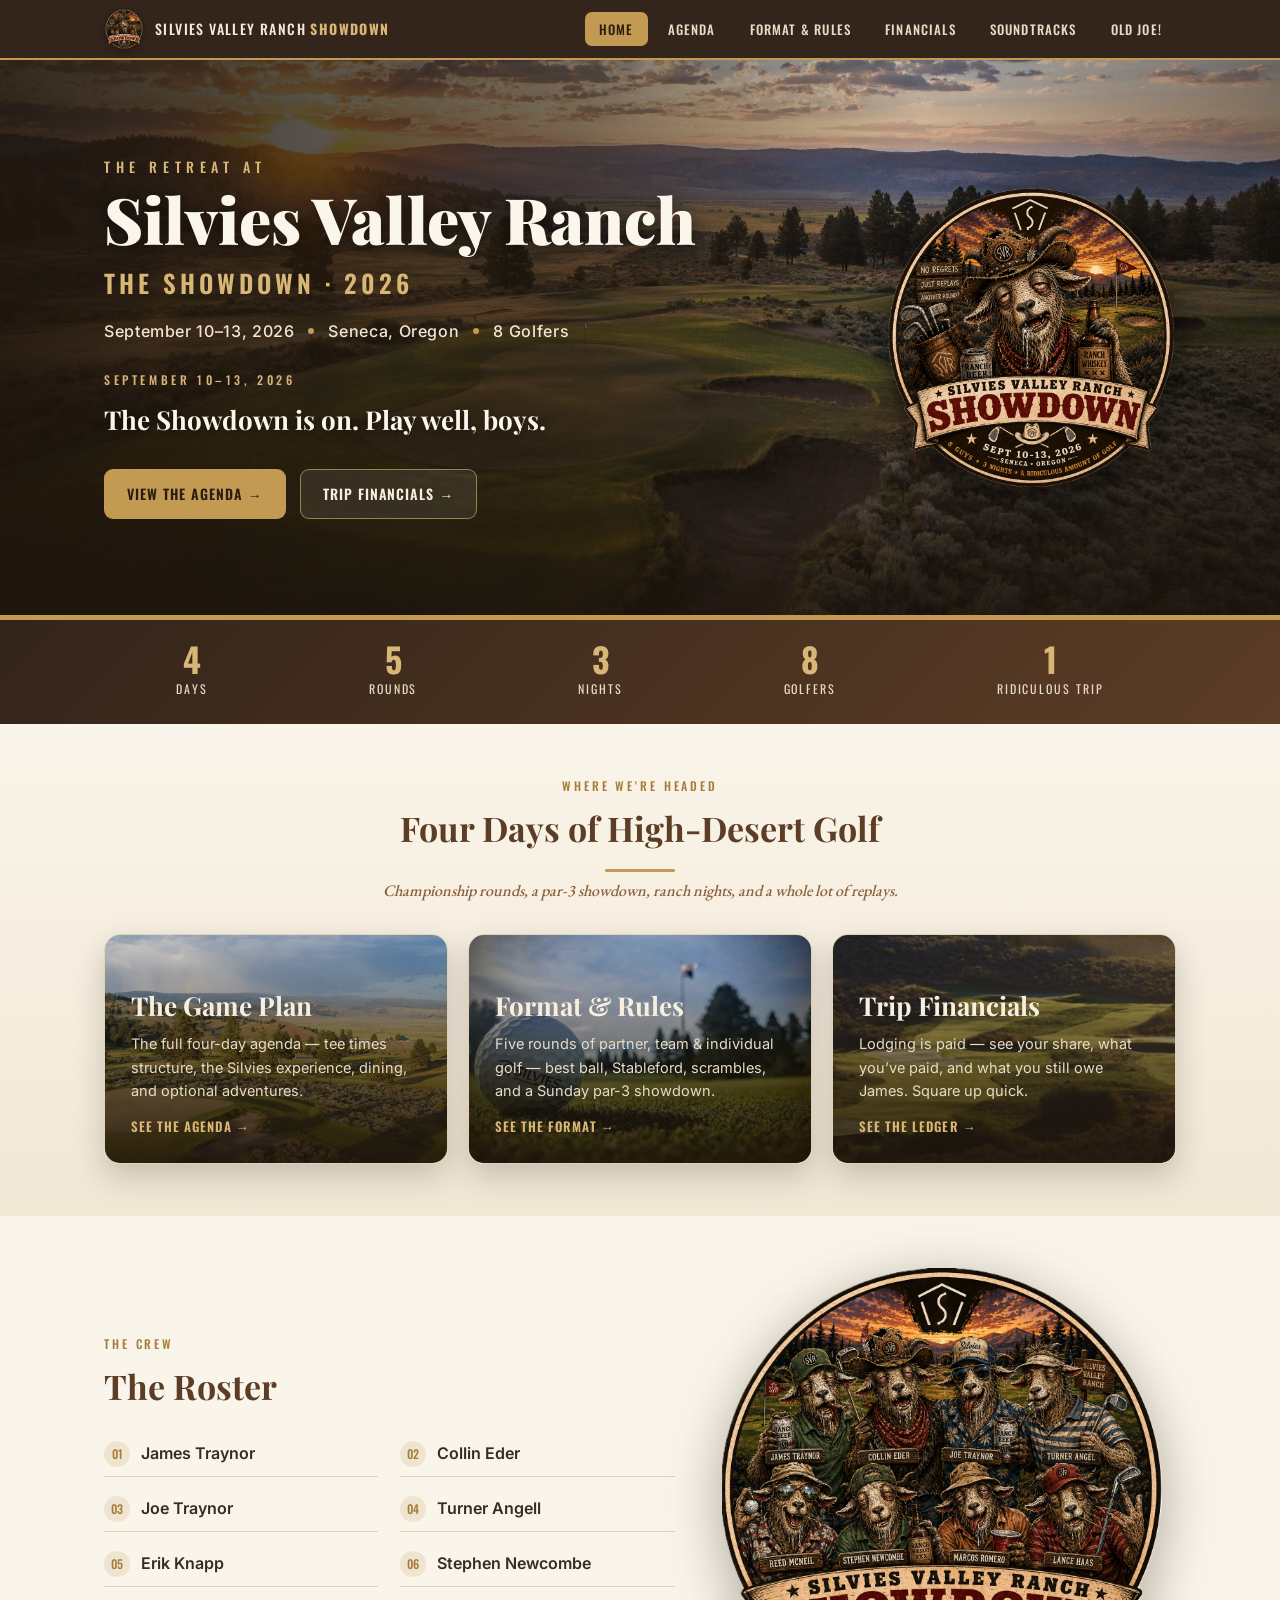
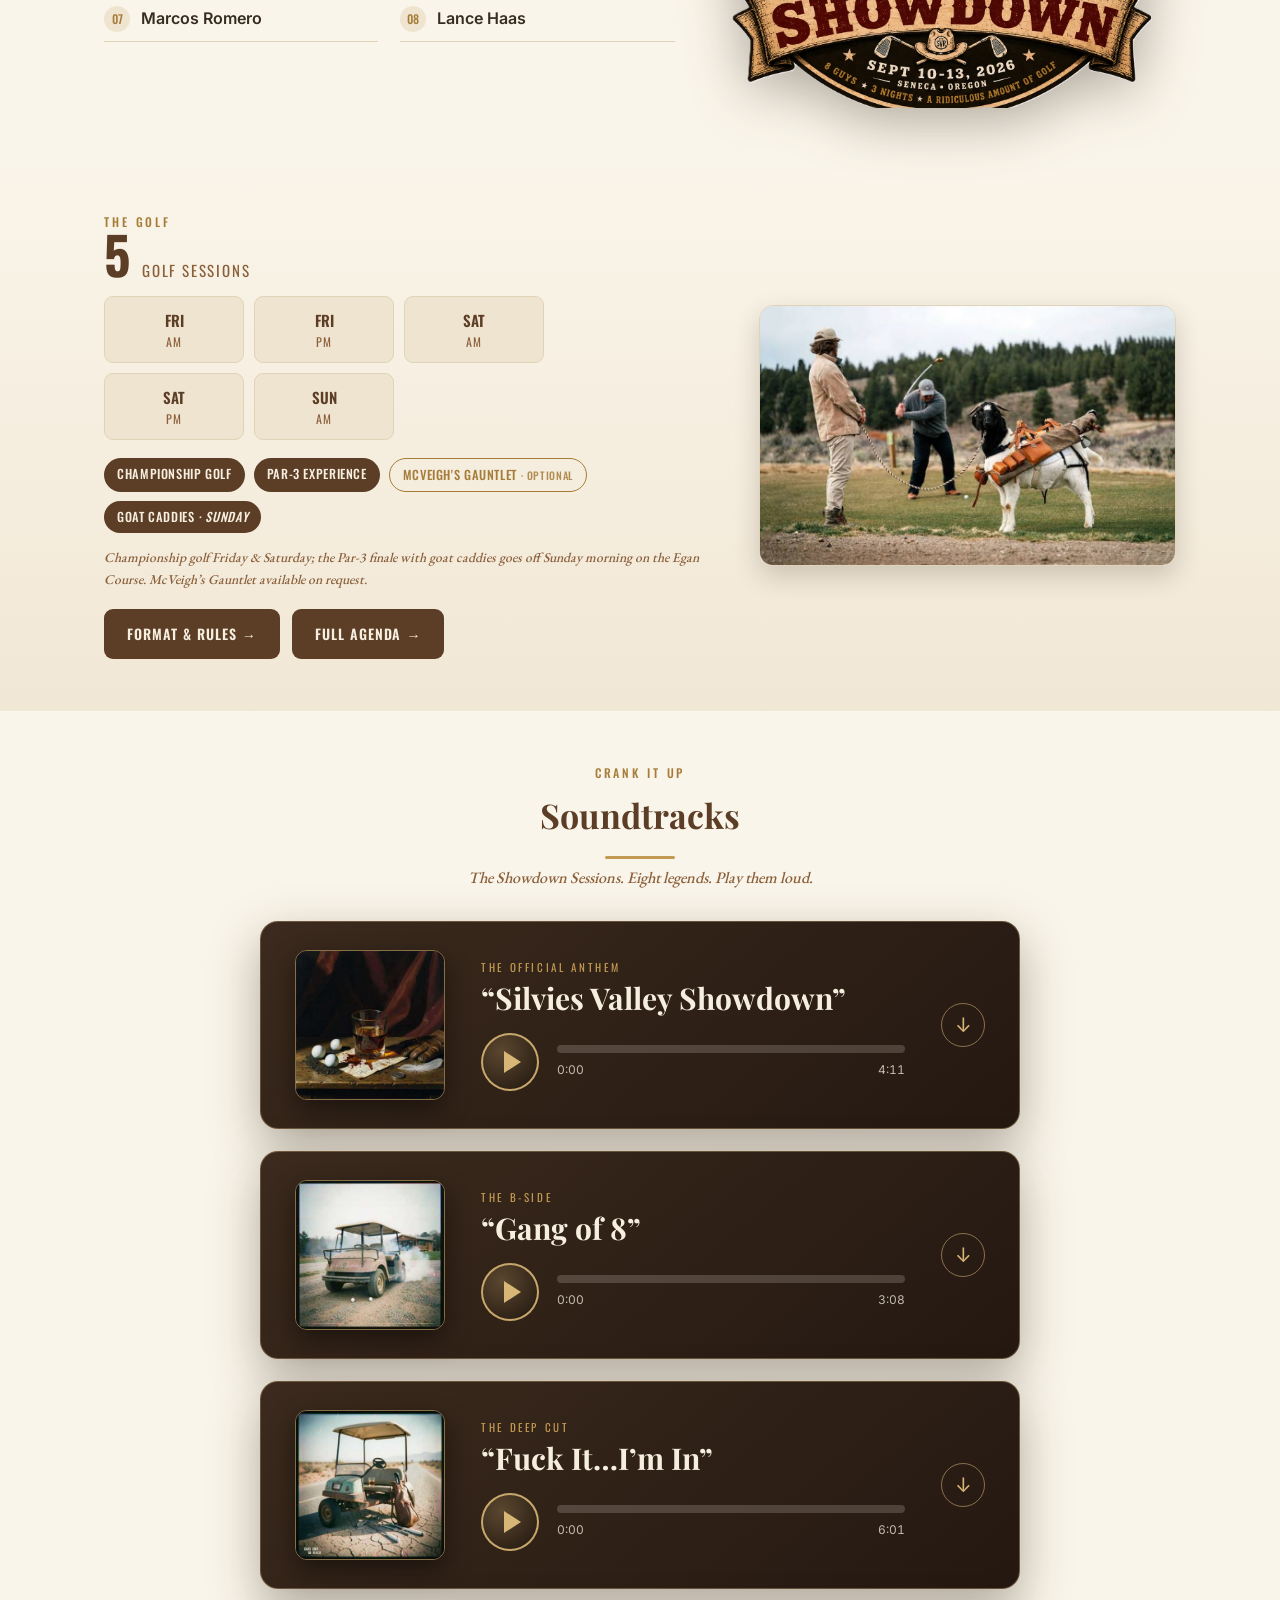
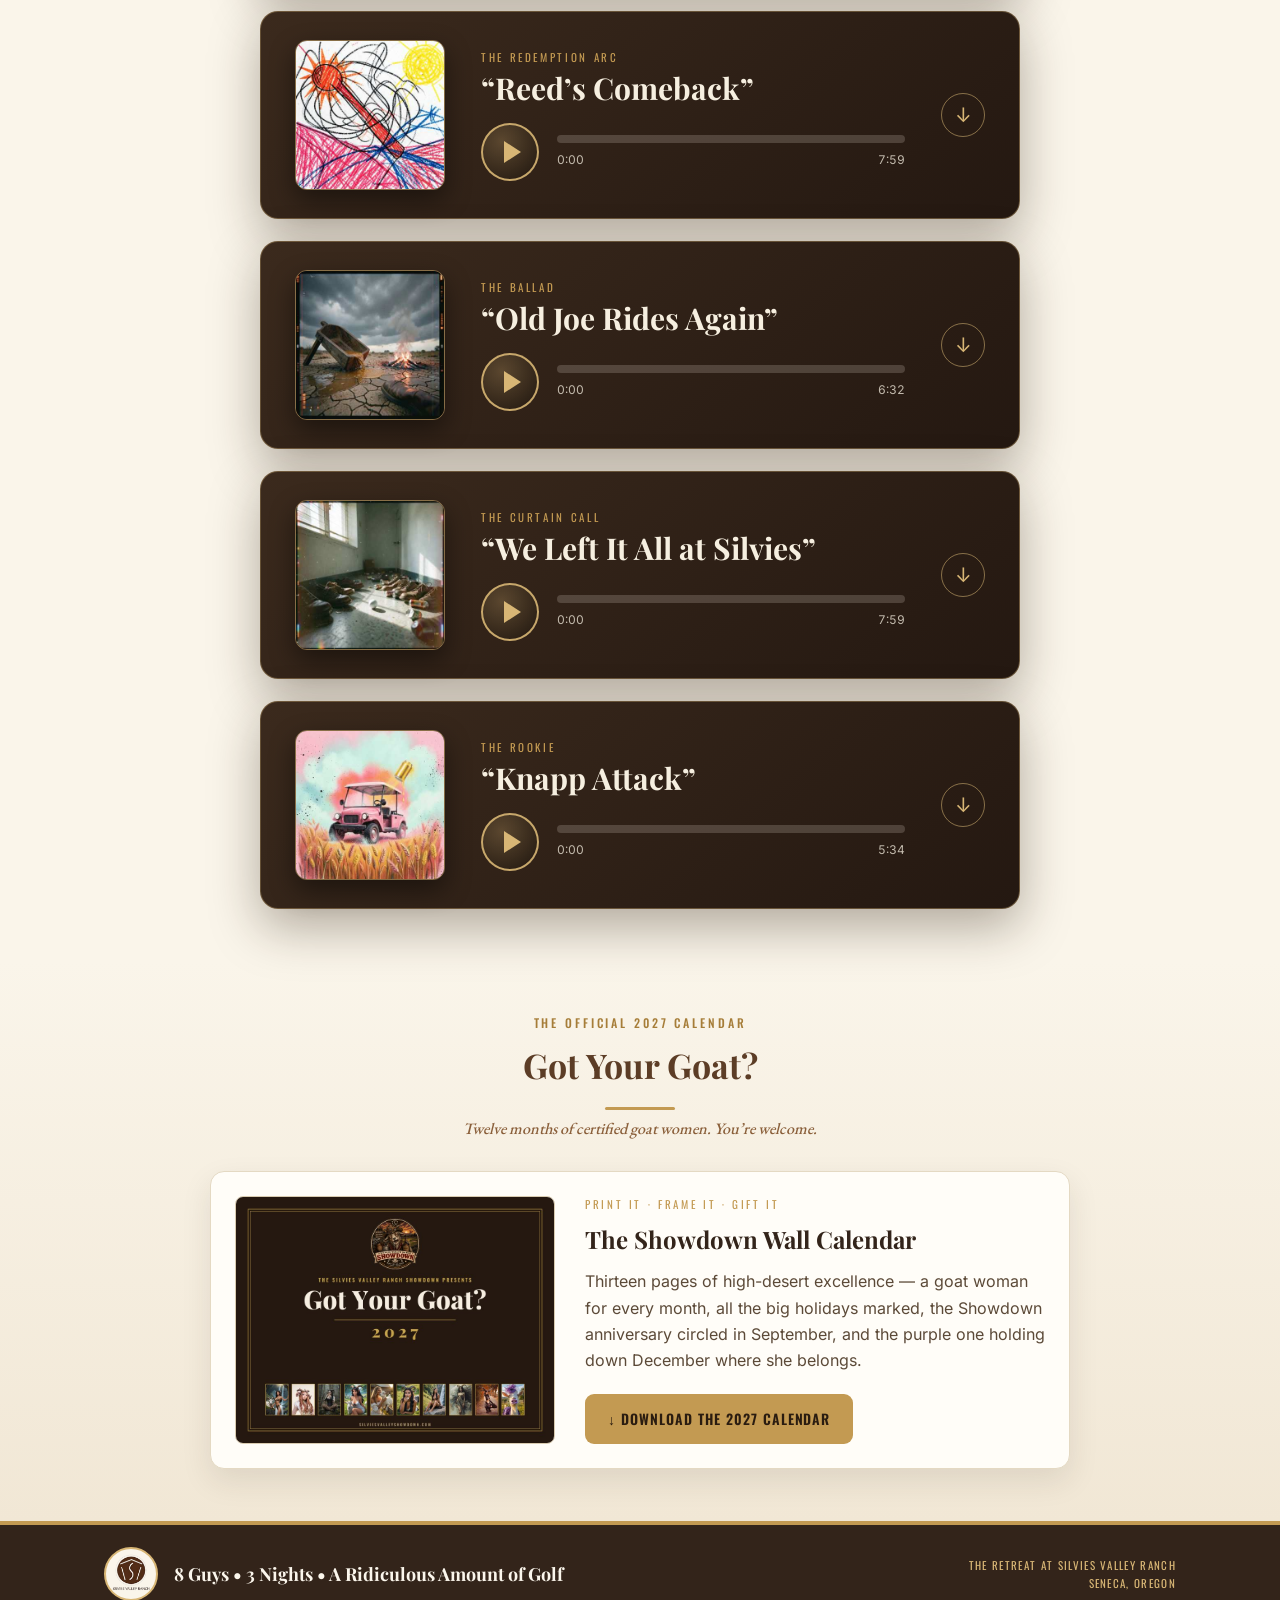
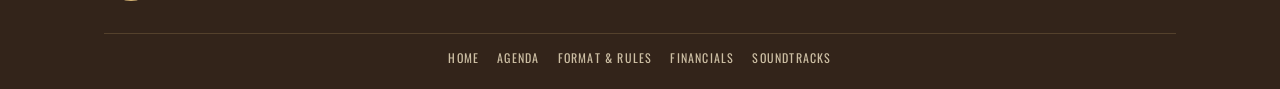
==== commit e127538c: "Add Got Your Goat? 2027 downloadable calendar 13-page landscape PDF: espresso-and-gold cover with th" ====
--- a/index.html
+++ b/index.html
@@ -242,6 +242,25 @@
       </div>
       <a class="an-dl" href="assets/audio/knapp-attack.mp3" download="Knapp Attack.mp3" aria-label="Download Knapp Attack" title="Download MP3">&#8595;</a>
       <audio class="an-audio" src="assets/audio/knapp-attack.mp3" preload="metadata"></audio>
+    </div>
+  </div>
+</div></section>
+
+<section class="section cream"><div class="wrap">
+  <div class="sec-head"><div class="sec-eyebrow">The Official 2027 Calendar</div>
+    <div class="sec-title serif">Got Your Goat?</div><div class="rule"></div>
+    <div class="sec-sub">Twelve months of certified goat women. You&rsquo;re welcome.</div></div>
+  <div class="calcard">
+    <a class="calcard-img" href="assets/downloads/got-your-goat-2027-calendar.pdf" download="Got Your Goat - 2027 Calendar.pdf" aria-label="Download the Got Your Goat? 2027 calendar PDF">
+      <img src="assets/img/calendar-cover.jpg" alt="Got Your Goat? 2027 calendar cover">
+    </a>
+    <div class="calcard-body">
+      <div class="an-kicker">Print It &middot; Frame It &middot; Gift It</div>
+      <div class="calcard-title serif">The Showdown Wall Calendar</div>
+      <p>Thirteen pages of high-desert excellence &mdash; a goat woman for every month, all
+        the big holidays marked, the Showdown anniversary circled in September, and the
+        purple one holding down December where she belongs.</p>
+      <a class="btn btn-gold" href="assets/downloads/got-your-goat-2027-calendar.pdf" download="Got Your Goat - 2027 Calendar.pdf">&#8595; Download the 2027 Calendar</a>
     </div>
   </div>
 </div></section>
--- a/assets/style.css
+++ b/assets/style.css
@@ -487,3 +487,18 @@
 @media (max-width:600px){
   .nav-links{flex-wrap:wrap;justify-content:flex-end;row-gap:1px;}
 }
+
+/* ---- Got Your Goat? 2027 calendar card ---- */
+.calcard{display:flex;gap:30px;align-items:center;max-width:860px;margin:0 auto;
+  background:#fffdf8;border:1px solid #e4d9c3;border-radius:14px;padding:24px;
+  box-shadow:0 12px 30px rgba(51,36,26,.10)}
+.calcard-img{flex:0 0 320px;display:block;border-radius:8px;overflow:hidden;
+  border:1px solid #d9cbb0;transition:transform .25s ease,box-shadow .25s ease}
+.calcard-img img{display:block;width:100%}
+.calcard-img:hover{transform:translateY(-3px);box-shadow:0 16px 34px rgba(51,36,26,.28)}
+.calcard-title{font-size:1.5rem;color:#33241a;margin:6px 0 2px}
+.calcard-body p{margin:10px 0 20px;color:#5c4a38;line-height:1.65}
+@media(max-width:720px){
+  .calcard{flex-direction:column;text-align:center}
+  .calcard-img{flex:0 0 auto;width:100%;max-width:340px}
+}
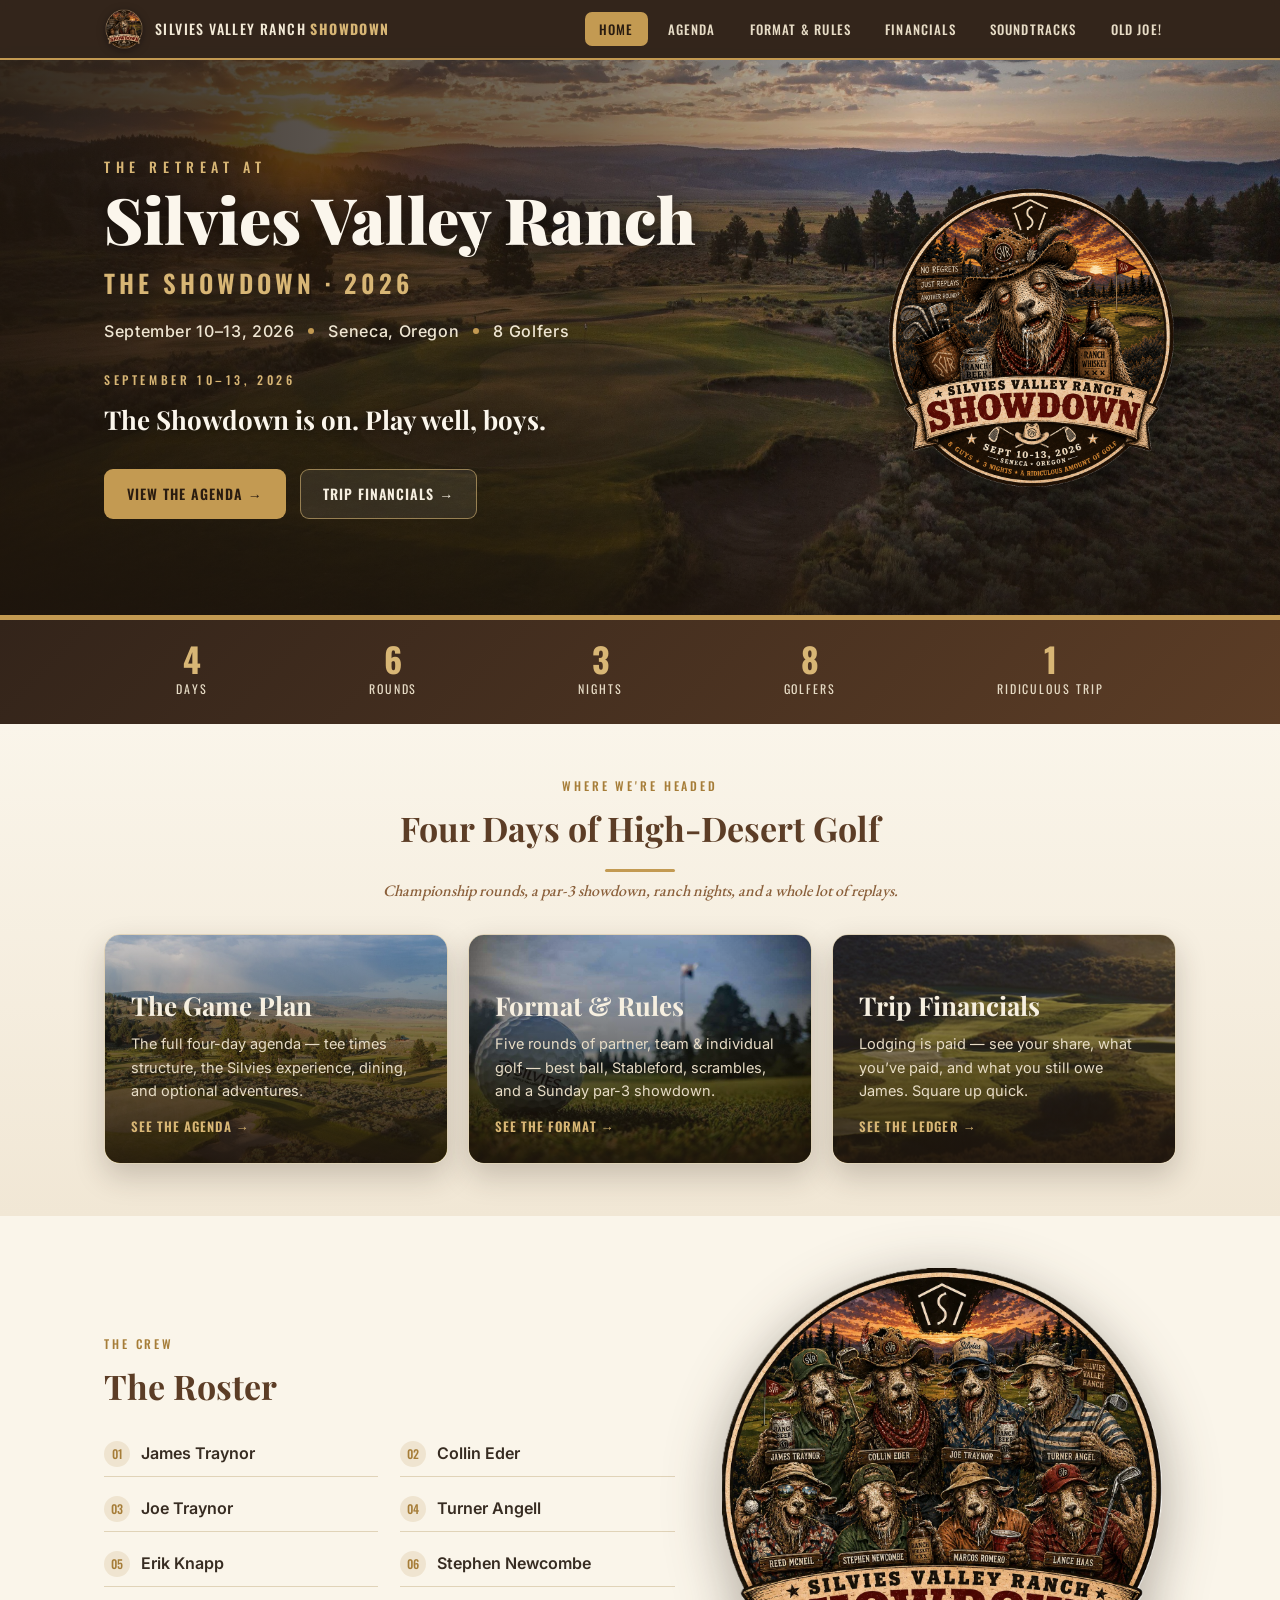
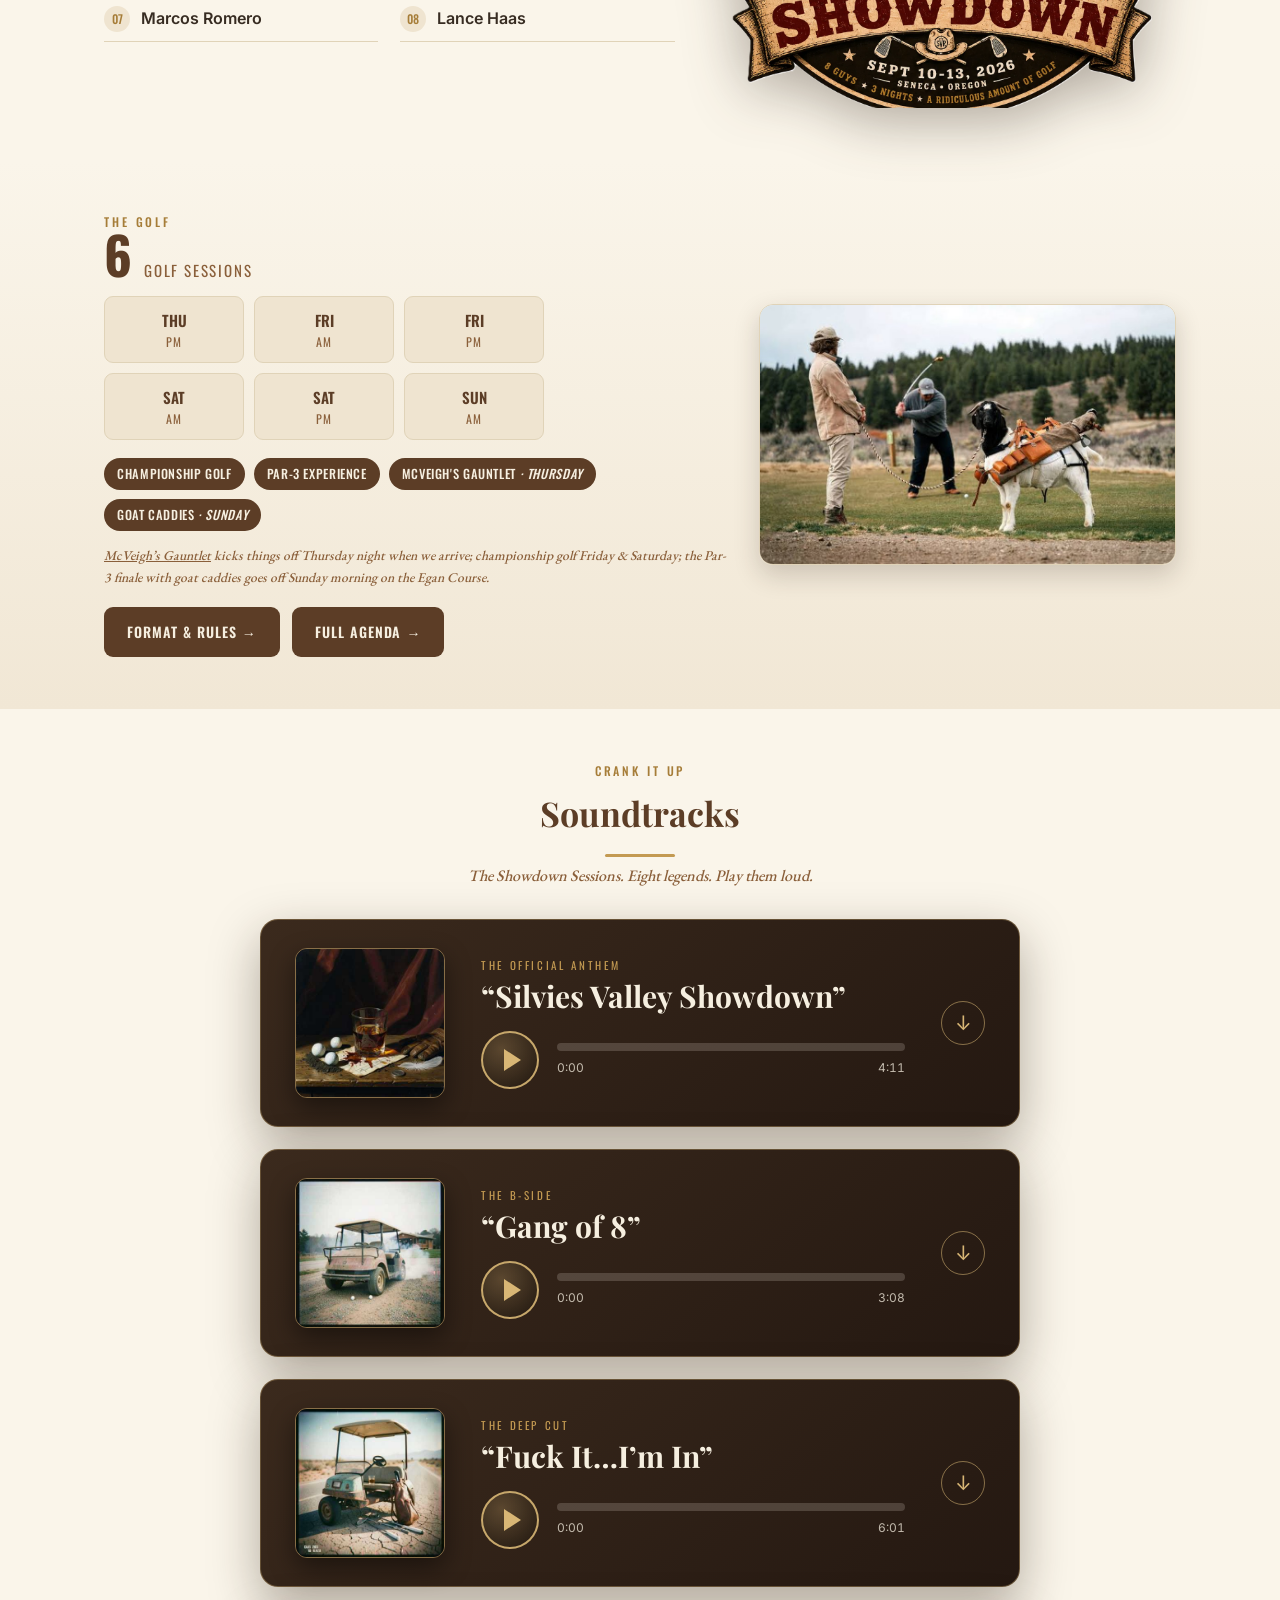
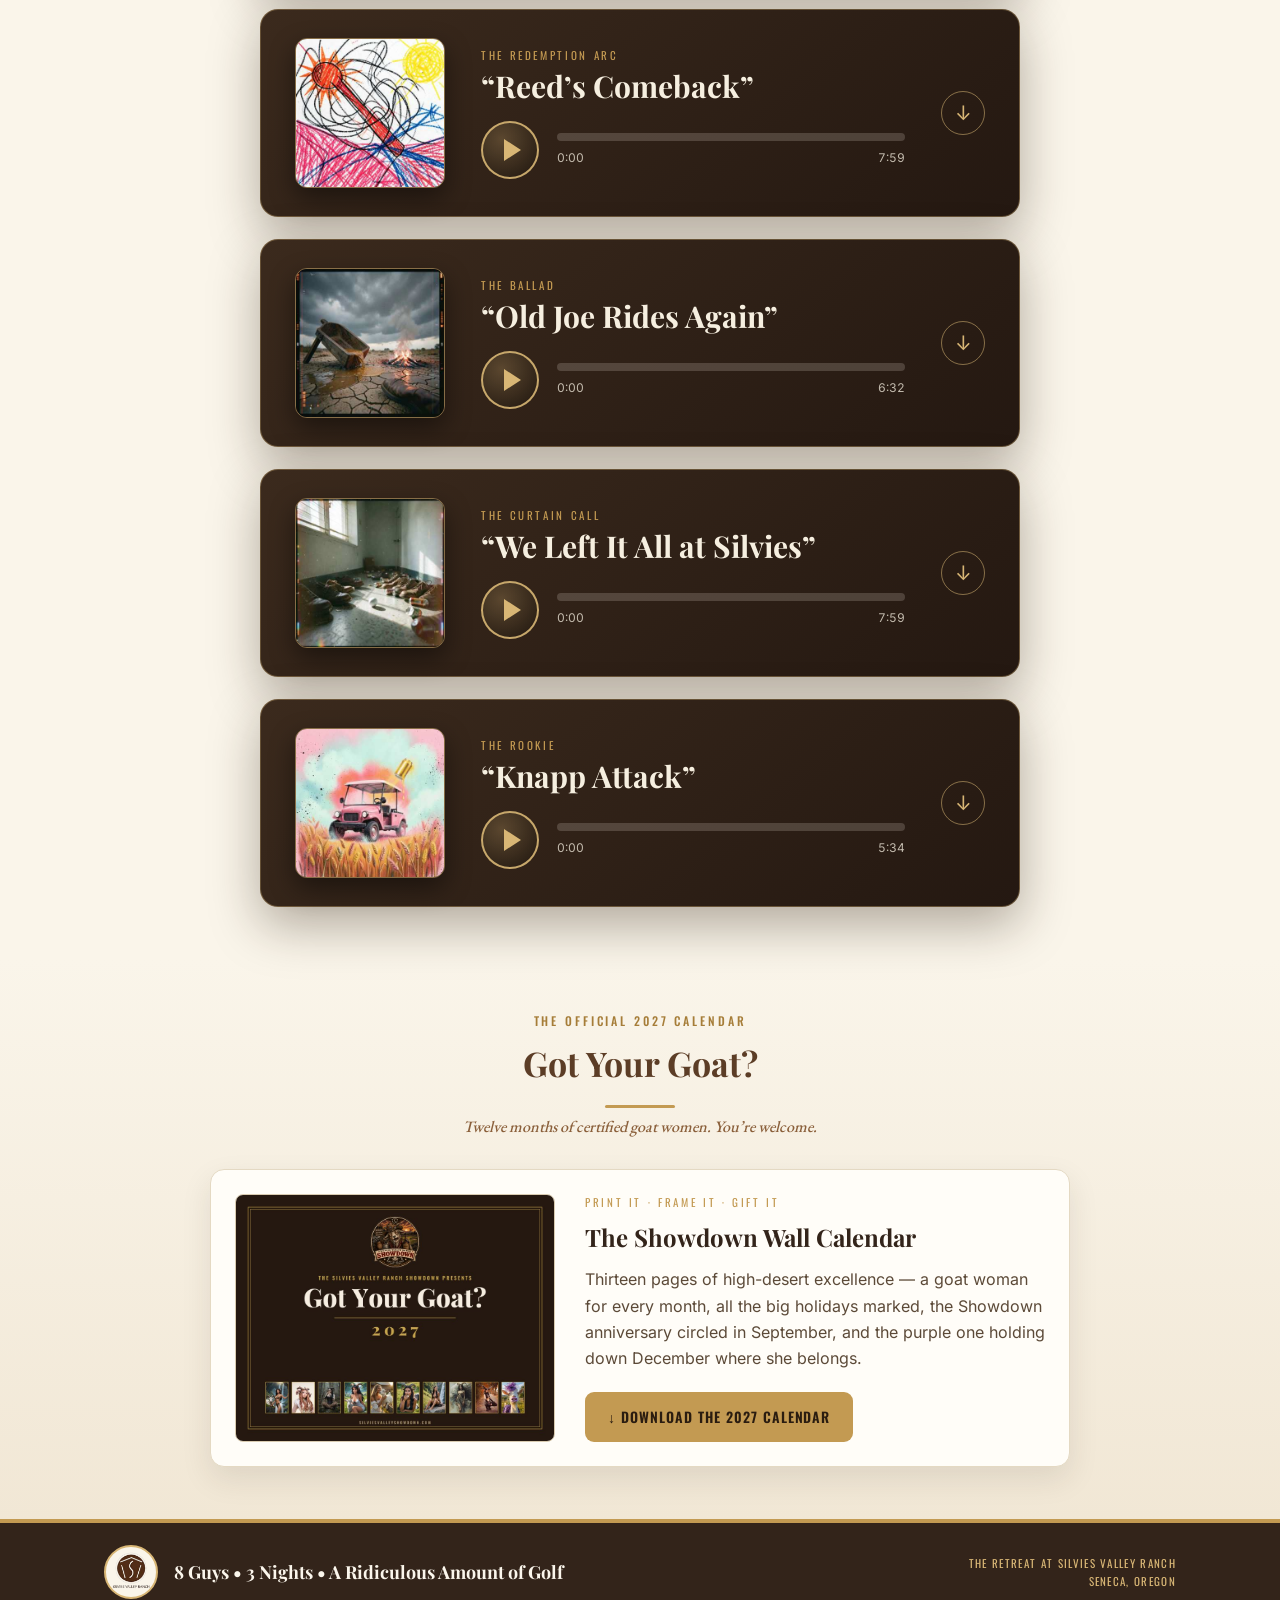
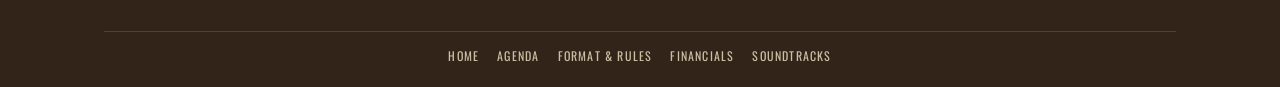
==== commit b1bf0adc: "Add Thursday-night McVeigh's Gauntlet round to the itinerary New gauntlet.html detail page: course h" ====
--- a/index.html
+++ b/index.html
@@ -57,7 +57,7 @@
 
 <section class="statband"><div class="wrap">
   <div class="stat"><b>4</b><span>Days</span></div>
-  <div class="stat"><b>5</b><span>Rounds</span></div>
+  <div class="stat"><b>6</b><span>Rounds</span></div>
   <div class="stat"><b>3</b><span>Nights</span></div>
   <div class="stat"><b>8</b><span>Golfers</span></div>
   <div class="stat"><b>1</b><span>Ridiculous Trip</span></div>
@@ -101,11 +101,12 @@
   <div class="golf-wrap">
     <div>
       <div class="sec-eyebrow">The Golf</div>
-      <div class="bignum"><b>5</b><span>Golf Sessions</span></div>
-      <div class="sess-row"><div class="sess"><span class="sd">FRI</span><span class="st">AM</span></div><div class="sess"><span class="sd">FRI</span><span class="st">PM</span></div><div class="sess"><span class="sd">SAT</span><span class="st">AM</span></div><div class="sess"><span class="sd">SAT</span><span class="st">PM</span></div><div class="sess"><span class="sd">SUN</span><span class="st">AM</span></div></div>
-      <div class="chips"><span class="chip on">Championship Golf</span><span class="chip on">Par-3 Experience</span><span class="chip opt">McVeigh's Gauntlet <em>&middot; optional</em></span><span class="chip on">Goat Caddies <em>&middot; Sunday</em></span></div>
-      <p class="fine">Championship golf Friday &amp; Saturday; the Par-3 finale with goat caddies goes off
-        Sunday morning on the Egan Course. McVeigh&rsquo;s Gauntlet available on request.</p>
+      <div class="bignum"><b>6</b><span>Golf Sessions</span></div>
+      <div class="sess-row"><div class="sess"><span class="sd">THU</span><span class="st">PM</span></div><div class="sess"><span class="sd">FRI</span><span class="st">AM</span></div><div class="sess"><span class="sd">FRI</span><span class="st">PM</span></div><div class="sess"><span class="sd">SAT</span><span class="st">AM</span></div><div class="sess"><span class="sd">SAT</span><span class="st">PM</span></div><div class="sess"><span class="sd">SUN</span><span class="st">AM</span></div></div>
+      <div class="chips"><span class="chip on">Championship Golf</span><span class="chip on">Par-3 Experience</span><span class="chip on">McVeigh's Gauntlet <em>&middot; Thursday</em></span><span class="chip on">Goat Caddies <em>&middot; Sunday</em></span></div>
+      <p class="fine"><a href="gauntlet.html" style="text-decoration:underline;">McVeigh&rsquo;s Gauntlet</a> kicks
+        things off Thursday night when we arrive; championship golf Friday &amp; Saturday; the Par-3 finale
+        with goat caddies goes off Sunday morning on the Egan Course.</p>
       <div style="margin-top:18px;display:flex;gap:12px;flex-wrap:wrap;"><a class="btn btn-brown" href="format.html">Format &amp; Rules &rarr;</a><a class="btn btn-brown" href="agenda.html">Full Agenda &rarr;</a></div>
     </div>
     <div class="photo"><img src="assets/img/goat.jpg" alt="Goat caddie at Silvies"></div>
